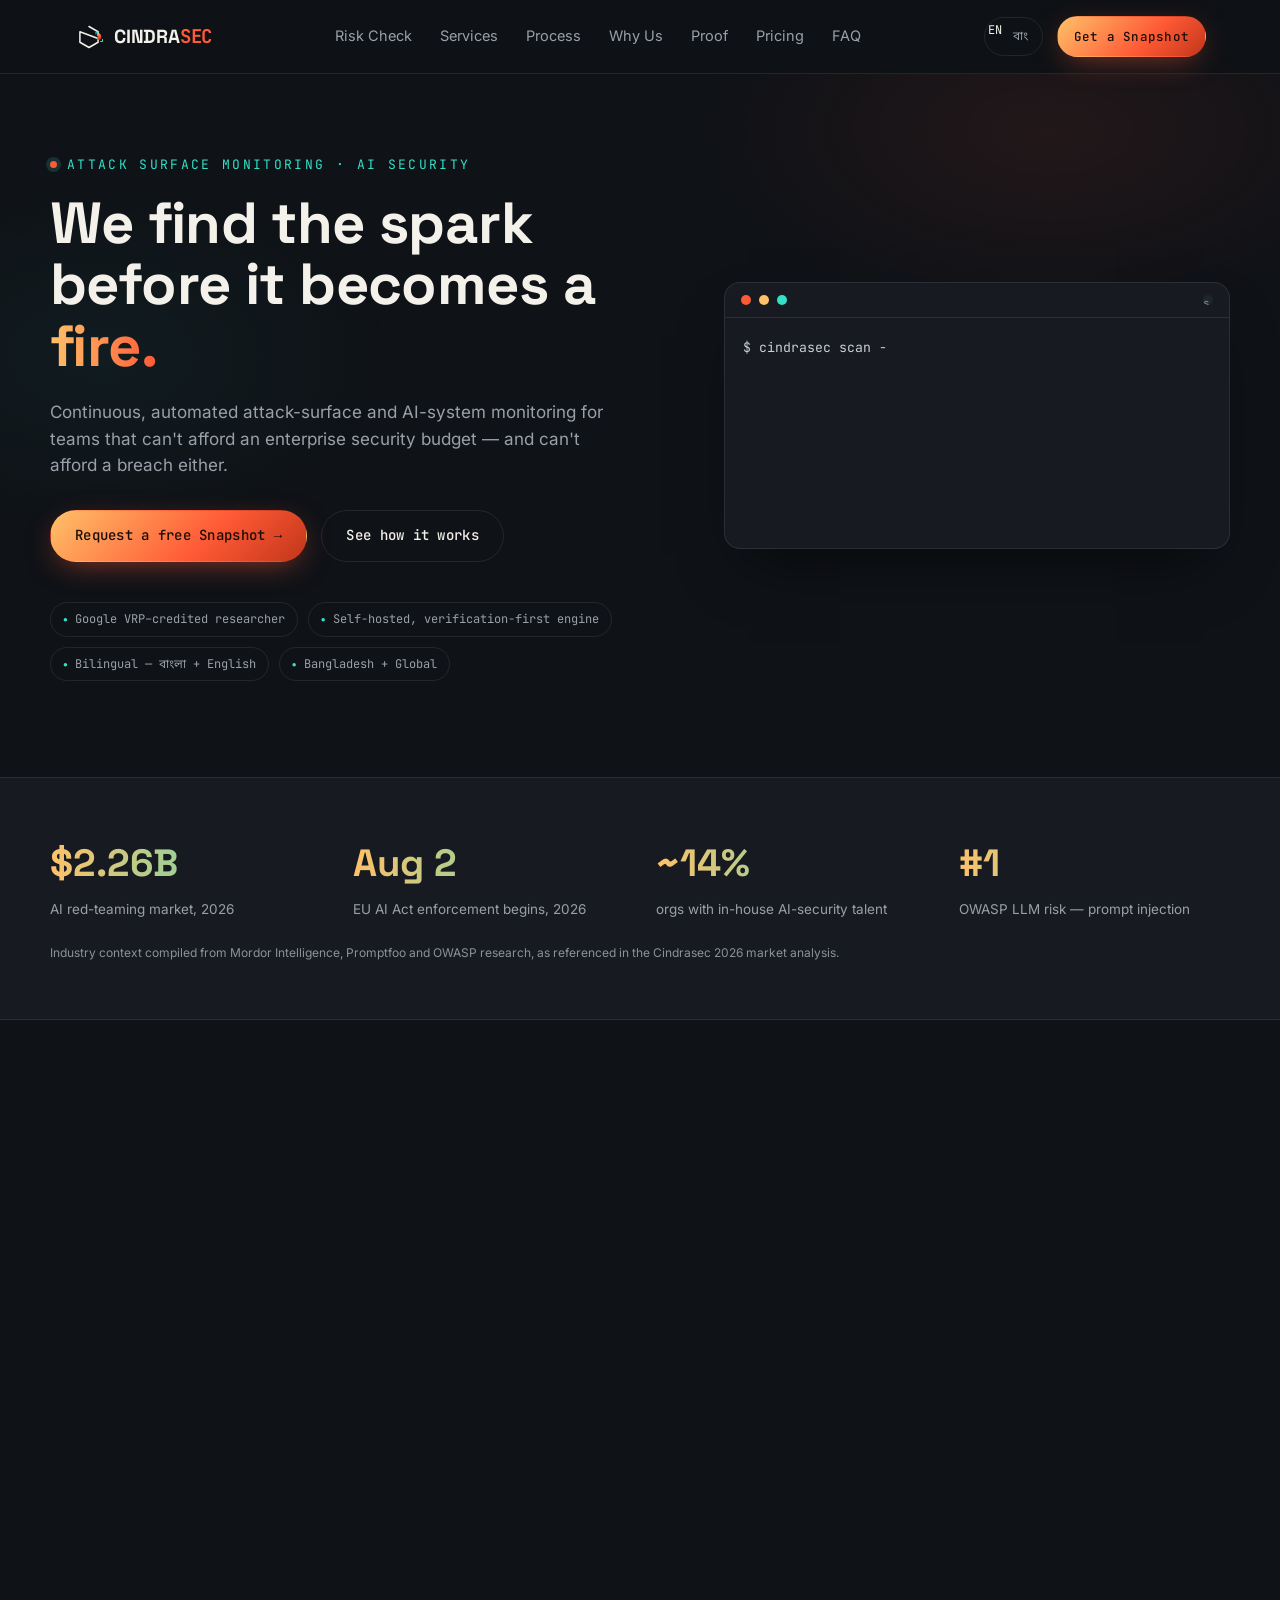
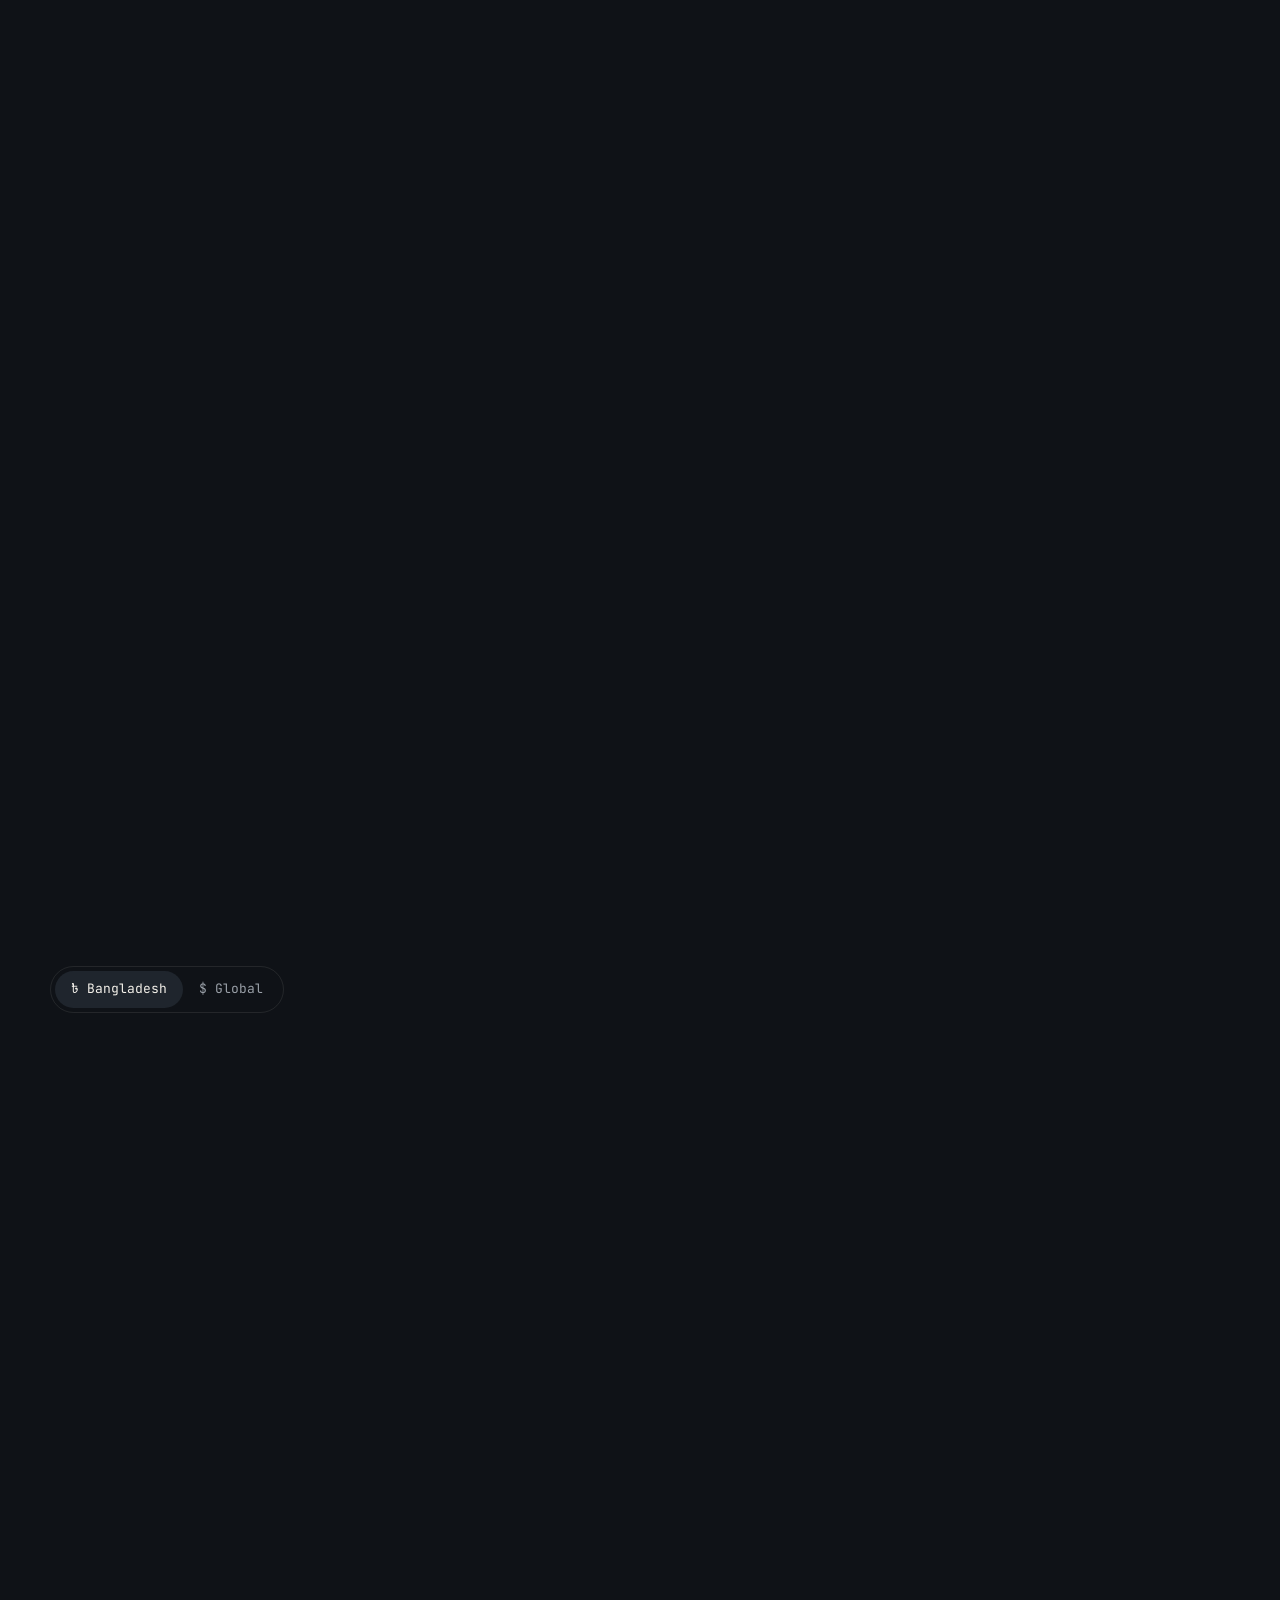
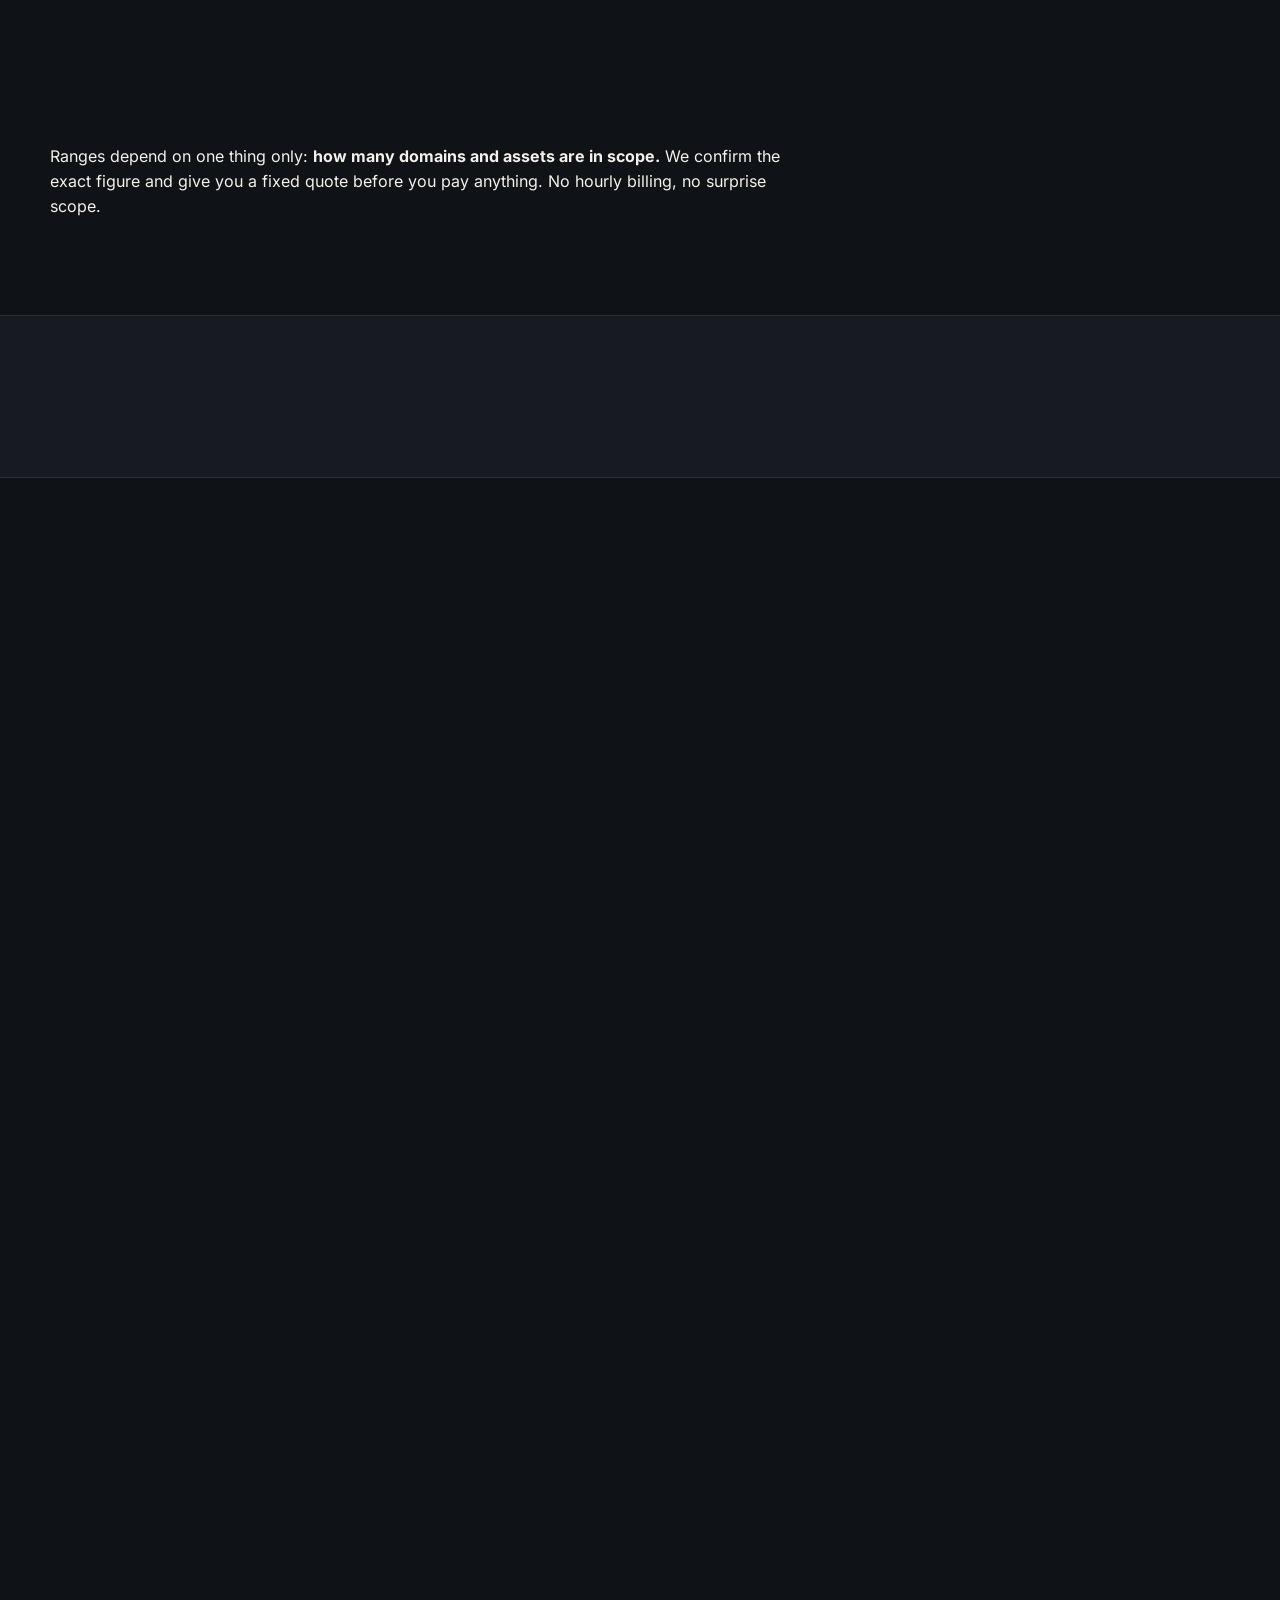
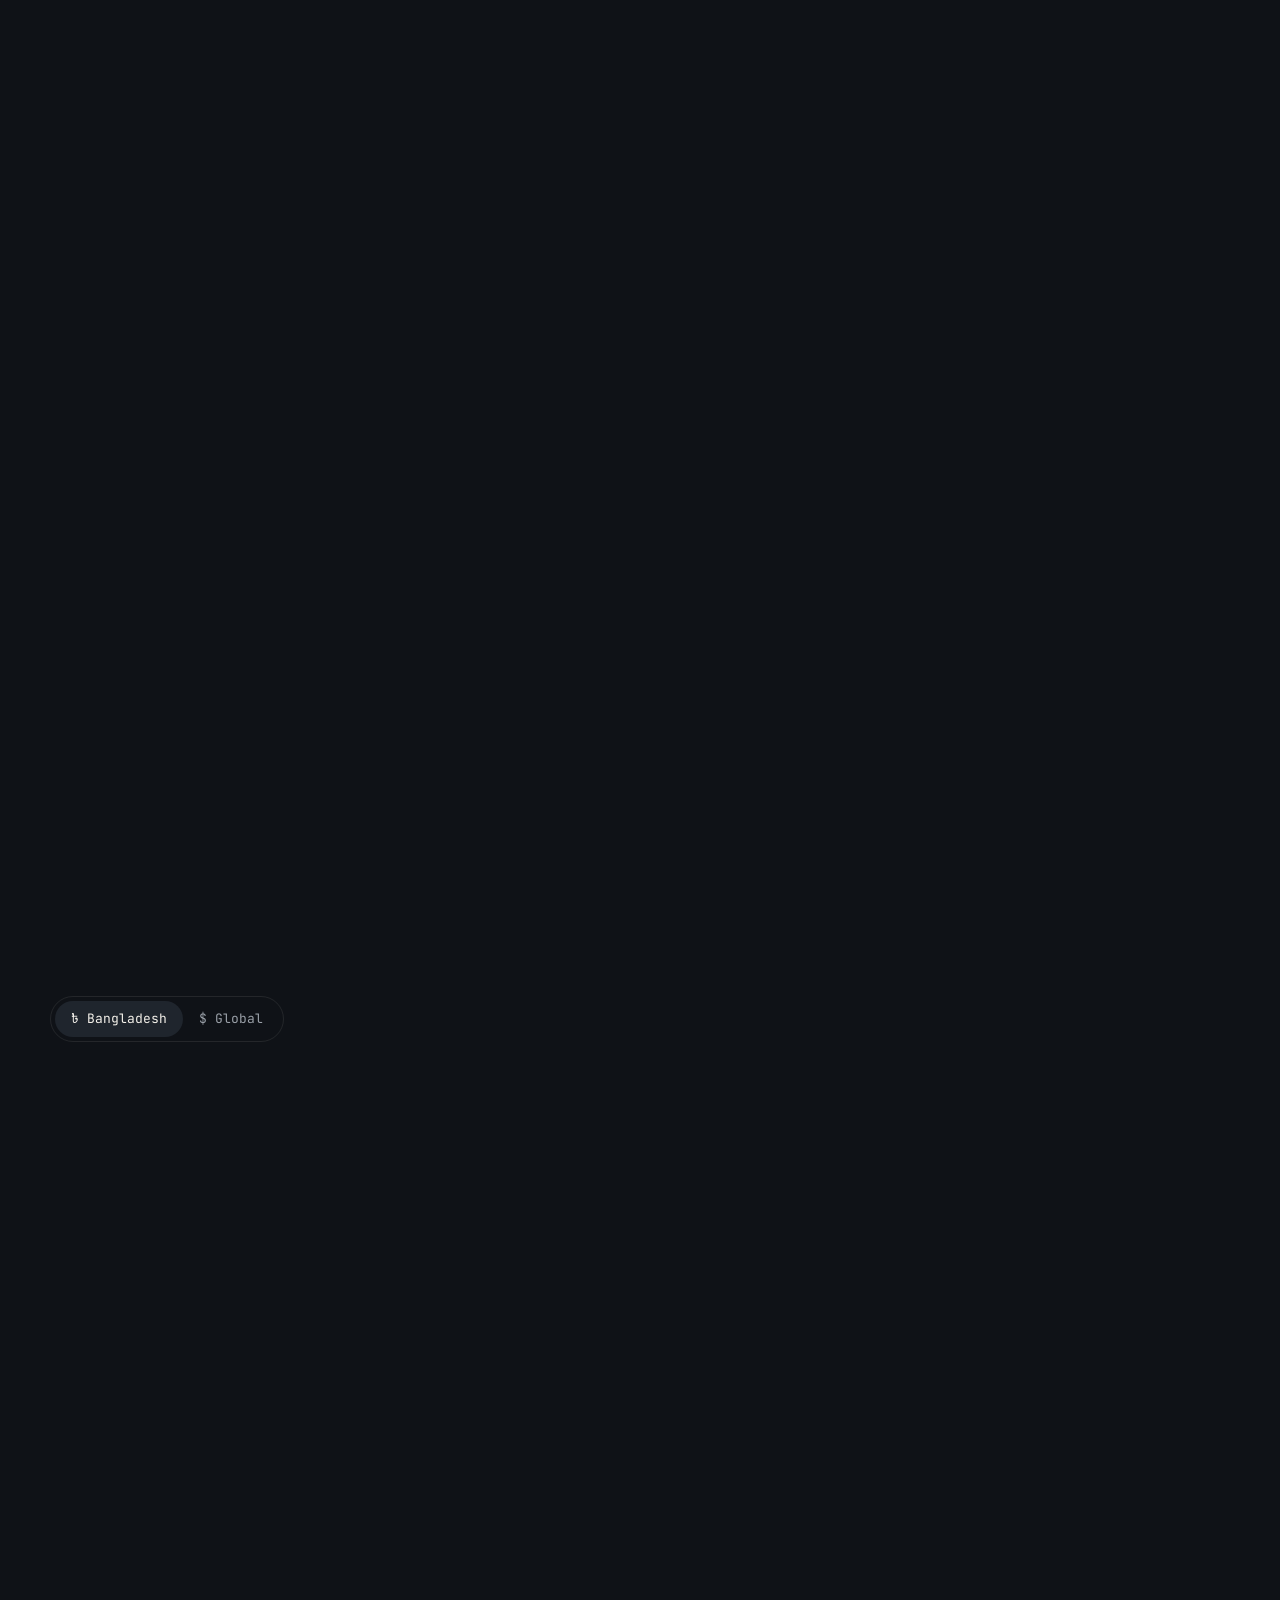
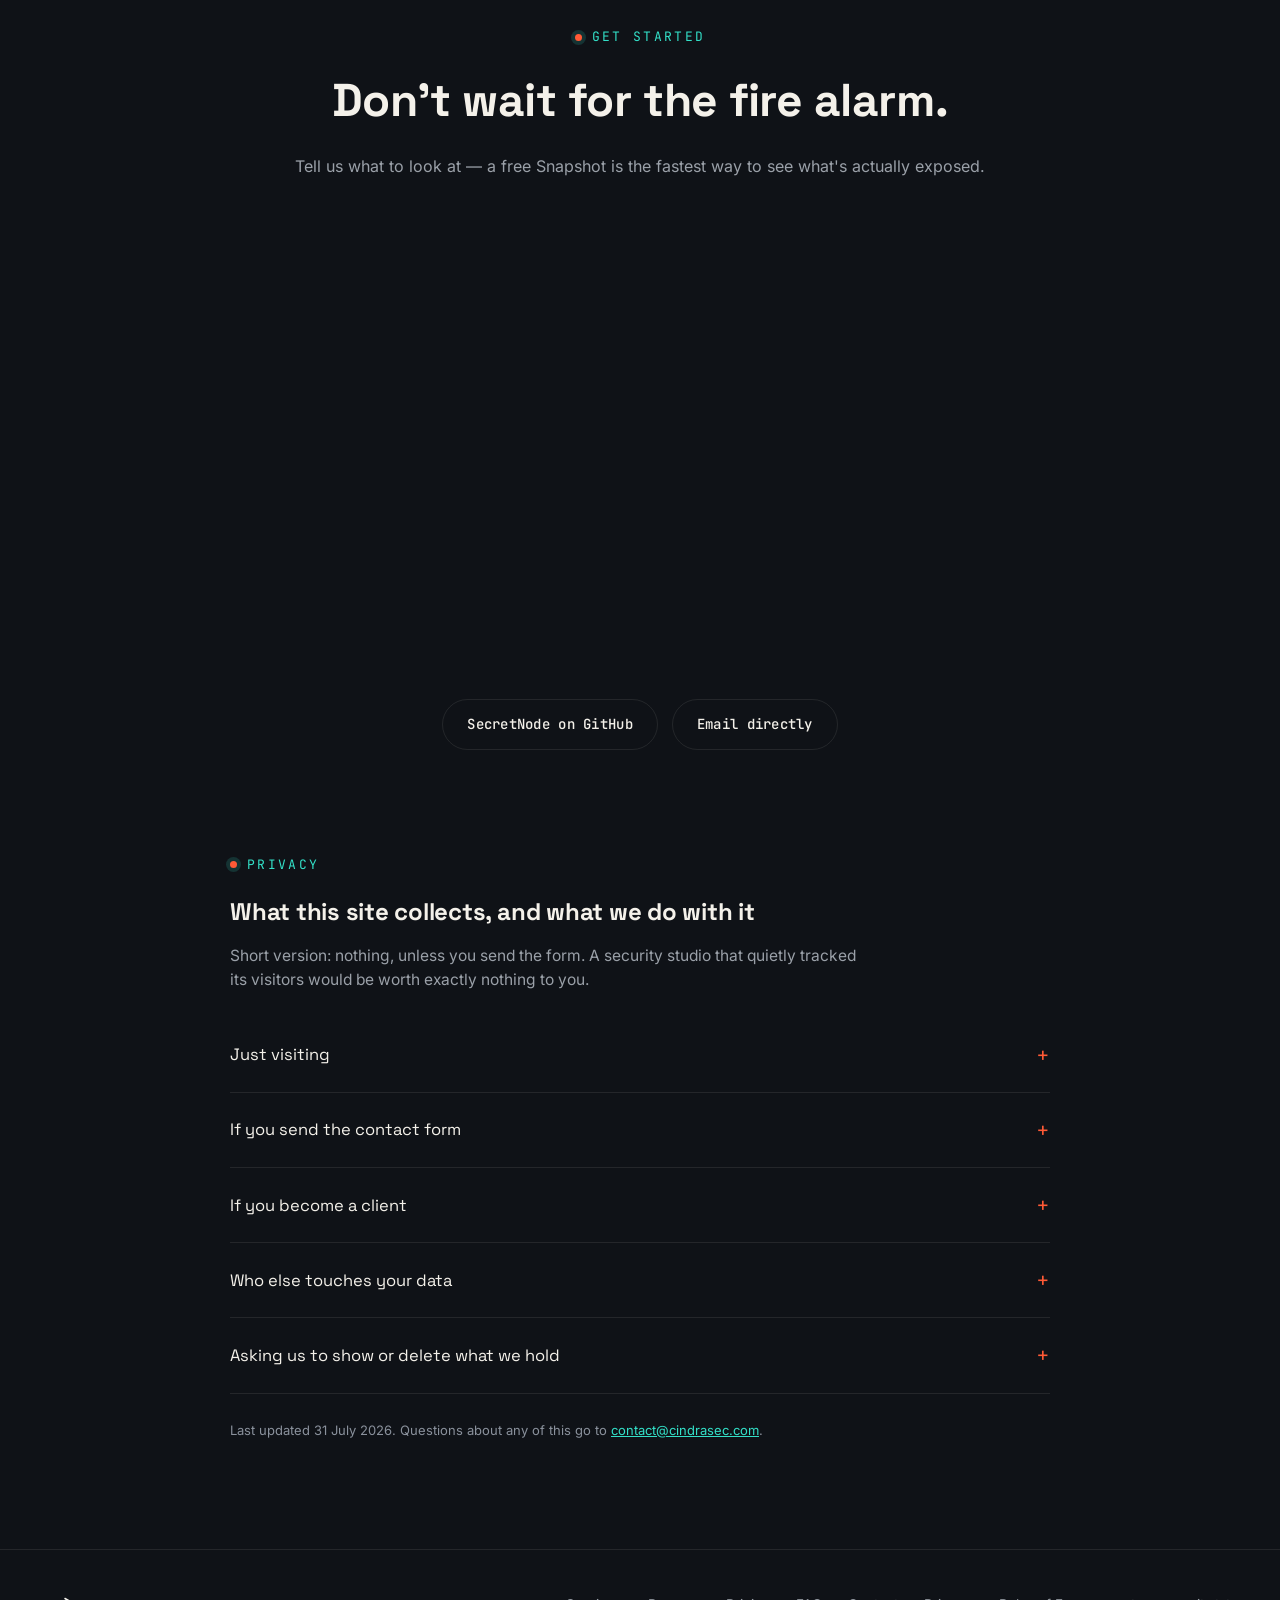
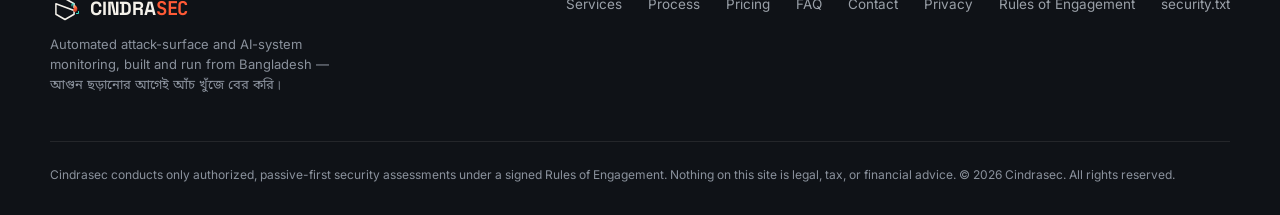
==== index.html @ a1efe1c3 "Repair the offline shell, correct the SRI record, name MCP explicitly The service worker's document " ====
<!DOCTYPE html>
<!-- Generated by build.py from src/index.src.html — do not edit directly. -->
<html lang="en">
<head>
<meta charset="UTF-8">
<meta name="viewport" content="width=device-width, initial-scale=1.0, viewport-fit=cover">
<meta http-equiv="Content-Security-Policy" content="default-src 'self'; script-src 'self'; style-src 'self'; img-src 'self' data:; font-src 'self'; connect-src 'self' https://api.web3forms.com; form-action 'self'; base-uri 'self'; object-src 'none'; manifest-src 'self'; upgrade-insecure-requests">
<meta name="referrer" content="strict-origin-when-cross-origin">
<title>Cindrasec — Attack Surface &amp; AI/LLM Security Monitoring</title>
<meta name="description" content="Automated attack-surface & AI/LLM security monitoring for founders & SMEs — Bangladesh & worldwide. Verification-first, authorized-only. First Snapshot free.">
<meta name="keywords" content="attack surface management, AI security, LLM security, MCP security, agentic AI security, penetration testing, prompt injection, exposed secrets, security monitoring, Bangladesh, cybersecurity for startups">
<meta name="author" content="Md. Azmol Haque Rony — Cindrasec">
<meta name="robots" content="index, follow, max-image-preview:large, max-snippet:-1">
<meta name="theme-color" content="#0F1217">
<link rel="canonical" href="https://cindrasec.com/">
<link rel="alternate" hreflang="en" href="https://cindrasec.com/">
<link rel="alternate" hreflang="bn" href="https://cindrasec.com/bn/">
<link rel="alternate" hreflang="x-default" href="https://cindrasec.com/">
<link rel="dns-prefetch" href="https://api.web3forms.com">

<!-- Open Graph / Twitter -->
<meta property="og:type" content="website">
<meta property="og:site_name" content="Cindrasec">
<meta property="og:title" content="Cindrasec — Attack Surface & AI/LLM Security Monitoring">
<meta property="og:description" content="Automated attack-surface & AI/LLM security monitoring for founders and SMEs — Bangladesh and worldwide. Verification-first, authorized-only. First Snapshot free.">
<meta property="og:url" content="https://cindrasec.com/">
<meta property="og:image" content="https://cindrasec.com/og-image.png">
<meta property="og:image:width" content="1200">
<meta property="og:image:height" content="630">
<meta property="og:image:alt" content="Cindrasec — we find the spark before it becomes a fire. Attack surface & AI/LLM security monitoring.">
<meta property="og:locale" content="en_US">
<meta property="og:locale:alternate" content="bn_BD">
<meta name="twitter:card" content="summary_large_image">
<meta name="twitter:title" content="Cindrasec — Attack Surface & AI/LLM Security Monitoring">
<meta name="twitter:description" content="Automated attack-surface & AI/LLM security monitoring for founders and SMEs. Verification-first, authorized-only. First Snapshot free.">
<meta name="twitter:image" content="https://cindrasec.com/og-image.png">
<meta name="twitter:image:alt" content="Cindrasec — attack surface & AI/LLM security monitoring.">

<!-- Icons / PWA -->
<link rel="icon" type="image/svg+xml" href="/icon.svg">
<link rel="icon" type="image/png" sizes="192x192" href="/icon-192.png">
<link rel="icon" type="image/png" sizes="512x512" href="/icon-512.png">
<link rel="apple-touch-icon" href="/apple-touch-icon.png">
<link rel="manifest" href="/manifest.json">

<!-- Self-hosted fonts: zero external hosts at runtime (see README invariant) -->
<link rel="preload" href="/fonts/inter-var.woff2" as="font" type="font/woff2" crossorigin>
<link rel="preload" href="/fonts/space-grotesk-var.woff2" as="font" type="font/woff2" crossorigin>
<link rel="preload" href="/fonts/jetbrains-mono-var.woff2" as="font" type="font/woff2" crossorigin>

<script type="application/ld+json">
{
  "@context": "https://schema.org",
  "@type": "ProfessionalService",
  "name": "Cindrasec",
  "url": "https://cindrasec.com/",
  "image": "https://cindrasec.com/og-image.png",
  "description": "Continuous, automated attack-surface and AI/LLM security monitoring for SMEs and startups.",
  "founder": { "@type": "Person", "name": "Md. Azmol Haque Rony" },
  "areaServed": ["Bangladesh", "Worldwide"],
  "email": "contact@cindrasec.com",
  "priceRange": "$150–$8000",
  "sameAs": ["https://github.com/azmolhaque/secretnode", "https://www.linkedin.com/company/cindrasec"],
  "makesOffer": [
    { "@type": "Offer", "name": "Snapshot — one-time attack-surface scan", "priceCurrency": "USD", "priceSpecification": { "@type": "PriceSpecification", "minPrice": 250, "maxPrice": 600, "priceCurrency": "USD" } },
    { "@type": "Offer", "name": "Watch — continuous monitoring subscription", "priceCurrency": "USD", "priceSpecification": { "@type": "UnitPriceSpecification", "minPrice": 150, "maxPrice": 500, "priceCurrency": "USD", "unitText": "MONTH" } },
    { "@type": "Offer", "name": "AI/LLM Security Assessment", "priceCurrency": "USD", "priceSpecification": { "@type": "PriceSpecification", "minPrice": 2000, "maxPrice": 8000, "priceCurrency": "USD" } },
    { "@type": "Offer", "name": "Productized Gig — fixed-scope quick check", "priceCurrency": "USD", "priceSpecification": { "@type": "PriceSpecification", "minPrice": 150, "maxPrice": 500, "priceCurrency": "USD" } }
  ]
}
</script>
<script type="application/ld+json">
{
  "@context": "https://schema.org",
  "@graph": [
    {
      "@type": "Organization",
      "@id": "https://cindrasec.com/#organization",
      "name": "Cindrasec",
      "alternateName": "Cindrasec Security",
      "url": "https://cindrasec.com/",
      "logo": {
        "@type": "ImageObject",
        "url": "https://cindrasec.com/icon-512.png",
        "width": 512,
        "height": 512
      },
      "image": "https://cindrasec.com/og-image.png",
      "description": "Cindrasec is an automation-first security studio providing attack-surface monitoring and AI/LLM security testing for founders and SMEs in Bangladesh and worldwide.",
      "slogan": "We find the spark before it becomes a fire.",
      "email": "contact@cindrasec.com",
      "founder": { "@id": "https://cindrasec.com/#founder" },
      "foundingDate": "2025-07",
      "foundingLocation": { "@type": "Place", "name": "Dhaka, Bangladesh" },
      "address": { "@type": "PostalAddress", "addressCountry": "BD", "addressLocality": "Dhaka" },
      "contactPoint": { "@type": "ContactPoint", "contactType": "sales", "email": "contact@cindrasec.com", "areaServed": ["BD", "Worldwide"], "availableLanguage": ["en", "bn"] },
      "areaServed": ["Bangladesh", "Worldwide"],
      "knowsAbout": [
        "Attack Surface Management",
        "AI/LLM Security",
        "Prompt Injection Testing",
        "Penetration Testing",
        "Vulnerability Assessment",
        "Exposed Secrets Detection"
      ],
      "sameAs": [
        "https://github.com/azmolhaque/secretnode",
        "https://www.linkedin.com/company/cindrasec"
      ]
    },
    {
      "@type": "WebSite",
      "@id": "https://cindrasec.com/#website",
      "url": "https://cindrasec.com/",
      "name": "Cindrasec",
      "alternateName": "Cindrasec — Attack Surface & AI/LLM Security",
      "description": "Automated attack-surface and AI/LLM security monitoring for teams that can't afford a breach.",
      "inLanguage": ["en", "bn"],
      "publisher": { "@id": "https://cindrasec.com/#organization" }
    },
    {
      "@type": "Person",
      "@id": "https://cindrasec.com/#founder",
      "name": "Md. Azmol Haque Rony",
      "jobTitle": "Founder & Security Researcher",
      "worksFor": { "@id": "https://cindrasec.com/#organization" },
      "knowsAbout": ["Attack Surface Management", "AI/LLM Security", "Prompt Injection Testing", "MCP Security", "Agentic AI Security"],
      "sameAs": [
        "https://www.linkedin.com/in/md-azmol-haque-rony",
        "https://x.com/AzmolRony",
        "https://www.facebook.com/share/18ag3eXj7Q/",
        "https://github.com/azmolhaque"
      ]
    }
  ]
}
</script>
<script type="application/ld+json">
{
  "@context": "https://schema.org",
  "@type": "FAQPage",
  "inLanguage": "en",
  "mainEntity": [
    { "@type": "Question", "name": "Is scanning my systems even legal?", "acceptedAnswer": { "@type": "Answer", "text": "Yes — every engagement starts with a signed Rules of Engagement and Authorization Letter covering scope, time window, and data handling. Scans are passive-first and never touch anything outside the agreed scope. No signed authorization, no scan — that's a hard rule, not a formality." } },
    { "@type": "Question", "name": "Will testing break or slow down my site?", "acceptedAnswer": { "@type": "Answer", "text": "No. Testing is passive-first and rate-limited — we observe what's publicly reachable rather than attacking it. We never exploit, never overload, and never modify or delete your data. Your systems keep running exactly as they were." } },
    { "@type": "Question", "name": "How much does it cost, and why the range?", "acceptedAnswer": { "@type": "Answer", "text": "A Snapshot is ৳15k–25k ($250–600); Watch is ৳5k–12k/mo ($150–500); AI/LLM assessments are ৳40k–1.5L ($2,000–8,000). The range depends only on how many domains and assets are in scope — we confirm the exact figure and give a fixed quote before you pay. And the first Snapshot is free for founding-cohort clients." } },
    { "@type": "Question", "name": "How do I pay?", "acceptedAnswer": { "@type": "Answer", "text": "Local clients: bKash or bank transfer in Taka. Global clients: Payoneer or Wise in USD. It's 50% advance to start and 50% on delivery, invoiced after a quick scope call — there's no payment button on this site by design." } },
    { "@type": "Question", "name": "We're small — are we even a target?", "acceptedAnswer": { "@type": "Answer", "text": "Attackers don't hand-pick you; they scan the whole internet for anything left open — an exposed key, a forgotten subdomain, a stale admin panel. Small teams get breached exactly because they assume no one's looking. A Snapshot tells you what's actually exposed, cheaply, before it becomes an incident." } },
    { "@type": "Question", "name": "What if the scan finds nothing?", "acceptedAnswer": { "@type": "Answer", "text": "A clean scan is still a report: you get a coverage summary, a confidence statement, and a clear picture of what was and wasn't in scope — never just \"we found nothing.\"" } },
    { "@type": "Question", "name": "How is client data handled?", "acceptedAnswer": { "@type": "Answer", "text": "Data minimization by default: stored on self-hosted infrastructure, encrypted at rest, redacted where possible, and auto-purged 30 days after delivery — or sooner on request. Findings go only to the person you name." } },
    { "@type": "Question", "name": "Can international clients work with Cindrasec?", "acceptedAnswer": { "@type": "Answer", "text": "Yes — global engagements are billed in USD via Payoneer or Wise, delivered in English, and treated as an export of service." } }
  ]
}
</script>
<link rel="stylesheet" href="/styles.css">
</head>
<body>
<noscript><div class="noscript-banner">This site works best with JavaScript enabled — you can still email contact@cindrasec.com directly.</div></noscript>
<a href="#top" class="skip-link">Skip to content</a>

<!-- shared icon defs -->
<svg width="0" height="0" class="icon-defs" aria-hidden="true">
  <defs>
    <linearGradient id="emberGrad" x1="0%" y1="0%" x2="25%" y2="100%">
      <stop offset="0%" stop-color="#FFC169"/><stop offset="55%" stop-color="#FF5A36"/><stop offset="100%" stop-color="#C2361A"/>
    </linearGradient>
    <symbol id="logo-icon" viewBox="0 0 120 120">
      <path d="M60,18 L96.37,39 L96.37,54 M96.37,66 L96.37,81 L60,102 L23.63,81 L23.63,39 Z" fill="none" stroke="#F4F1EA" stroke-width="6" stroke-linecap="round" stroke-linejoin="round"/>
      <path d="M100,44 C108,50 112,58 108,66 C105,72 98,74 94,68 C91,63 93,57 97,58 C95,52 96,47 100,44 Z" fill="url(#emberGrad)"/>
      <path d="M88,48 L88,40 L96,40" fill="none" stroke="#33E0C8" stroke-width="4" stroke-linecap="round" stroke-linejoin="round"/>
      <path d="M114,70 L114,78 L106,78" fill="none" stroke="#33E0C8" stroke-width="4" stroke-linecap="round" stroke-linejoin="round"/>
    </symbol>
  </defs>
</svg>

<header class="nav">
  <div class="nav-inner">
    <a href="#top" class="brand" aria-label="Cindrasec home">
      <svg aria-hidden="true" focusable="false"><use href="#logo-icon"/></svg>
      <span class="brand-word">CINDRA<span class="accent">SEC</span></span>
    </a>
    <nav class="links" id="navLinks">
      <a href="#estimator">Risk Check</a>
      <a href="#services">Services</a>
      <a href="#process">Process</a>
      <a href="#why">Why Us</a>
      <a href="#proof">Proof</a>
      <a href="#pricing">Pricing</a>
      <a href="#faq">FAQ</a>
    </nav>
    <div class="nav-right">
      <div class="lang-toggle" role="group" aria-label="Language">
        <span class="active" aria-current="page">EN</span><a href="/bn/" hreflang="bn" lang="bn" title="বাংলায় দেখুন">বাং</a>
      </div>
      <a class="btn btn-primary btn-sm" href="#contact">Get a Snapshot</a>
      <button class="hamburger" id="hamburger" aria-label="Menu" aria-controls="navLinks" aria-expanded="false">☰</button>
    </div>
  </div>
</header>

<main id="top">

  <!-- ============ HERO ============ -->
  <section class="hero">
    <div class="wrap hero-grid">
      <div>
        <div class="eyebrow">Attack Surface Monitoring · AI Security</div>
        <h1>
          We find the spark<br>before it becomes a <span class="grad">fire.</span>
          
        </h1>
        <p class="sub">
          Continuous, automated attack-surface and AI-system monitoring for teams that can't afford an enterprise security budget — and can't afford a breach either.
          
        </p>
        <div class="hero-ctas">
          <a href="#contact" class="btn btn-primary">Request a free Snapshot →</a>
          <a href="#process" class="btn btn-ghost">See how it works</a>
        </div>
        <div class="trust-strip">
          <span class="trust-chip">Google VRP–credited researcher</span>
          <span class="trust-chip">Self-hosted, verification-first engine</span>
          <span class="trust-chip">Bilingual — <span lang="bn">বাংলা</span> + English</span>
          <span class="trust-chip">Bangladesh + Global</span>
        </div>
      </div>

      <div class="terminal reveal" aria-hidden="true">
        <div class="terminal-bar"><span></span><span></span><span></span><span class="terminal-label">secretnode · live scan preview</span></div>
        <div class="terminal-body" id="termBody"></div>
      </div>
    </div>
  </section>

  <!-- ============ STATS ============ -->
  <section class="stats">
    <div class="stats-grid">
      <div class="reveal"><div class="stat-num">$2.26B</div><div class="stat-label">AI red-teaming market, 2026</div></div>
      <div class="reveal"><div class="stat-num">Aug 2</div><div class="stat-label">EU AI Act enforcement begins, 2026</div></div>
      <div class="reveal"><div class="stat-num">~14%</div><div class="stat-label">orgs with in-house AI-security talent</div></div>
      <div class="reveal"><div class="stat-num">#1</div><div class="stat-label">OWASP LLM risk — prompt injection</div></div>
    </div>
    <p class="stats-note wrap">Industry context compiled from Mordor Intelligence, Promptfoo and OWASP research, as referenced in the Cindrasec 2026 market analysis.</p>
  </section>

  <!-- ============ ESTIMATOR ============ -->
  <section id="estimator">
    <div class="wrap">
      <div class="section-head reveal">
        <div class="eyebrow">Free Tool</div>
        <h2>How exposed are you, actually?</h2>
        <p>Four questions, a rough exposure score, and a plain recommendation — calculated in your browser, nothing sent anywhere.</p>
      </div>

      <div class="estimator reveal">
        <div class="estimator-grid">
          <form id="estForm">
            <fieldset class="est-q">
              <legend>What does your team run publicly?</legend>
              <div class="est-opts">
                <div class="est-opt"><input type="radio" name="surface" id="s1" value="1" data-w="1"><label for="s1">Just a marketing site</label></div>
                <div class="est-opt"><input type="radio" name="surface" id="s2" value="2" data-w="2"><label for="s2">Site + login / user accounts</label></div>
                <div class="est-opt"><input type="radio" name="surface" id="s3" value="3" data-w="3" checked><label for="s3">Web app + API + admin panel</label></div>
                <div class="est-opt"><input type="radio" name="surface" id="s4" value="4" data-w="4"><label for="s4">Multiple products / subdomains</label></div>
              </div>
            </fieldset>
            <fieldset class="est-q">
              <legend>Does anything use an LLM or AI chatbot?</legend>
              <div class="est-opts">
                <div class="est-opt"><input type="radio" name="ai" id="a1" value="1" data-w="0"><label for="a1">No</label></div>
                <div class="est-opt"><input type="radio" name="ai" id="a2" value="2" data-w="2"><label for="a2">Customer-facing chatbot</label></div>
                <div class="est-opt"><input type="radio" name="ai" id="a3" value="3" data-w="4" checked><label for="a3">Agent with tool access / data access</label></div>
              </div>
            </fieldset>
            <fieldset class="est-q">
              <legend>When was your last external security check?</legend>
              <div class="est-opts">
                <div class="est-opt"><input type="radio" name="last" id="l1" value="1" data-w="0"><label for="l1">Within 3 months</label></div>
                <div class="est-opt"><input type="radio" name="last" id="l2" value="2" data-w="2" checked><label for="l2">6–12 months ago</label></div>
                <div class="est-opt"><input type="radio" name="last" id="l3" value="3" data-w="4"><label for="l3">Never / not sure</label></div>
              </div>
            </fieldset>
            <fieldset class="est-q est-q-last">
              <legend>Team size handling security today?</legend>
              <div class="est-opts">
                <div class="est-opt"><input type="radio" name="team" id="t1" value="1" data-w="3" checked><label for="t1">Nobody dedicated</label></div>
                <div class="est-opt"><input type="radio" name="team" id="t2" value="2" data-w="1"><label for="t2">One person, part-time</label></div>
                <div class="est-opt"><input type="radio" name="team" id="t3" value="3" data-w="0"><label for="t3">Dedicated security hire/team</label></div>
              </div>
            </fieldset>
          </form>

          <div class="est-result" aria-live="polite">
            <div class="est-eyebrow">Estimated exposure</div>
            <div class="est-score-row">
              <div class="est-score" id="estScore">–</div>
              <div class="est-score-label">/ 100</div>
            </div>
            <div class="est-bar"><div class="est-bar-fill" id="estBarFill"></div></div>
            <!-- Estimator result copy. Lives in the DOM rather than in app.js so build.py
       translates it with everything else; app.js reads the band it needs. -->
  <div id="estCopy" hidden aria-hidden="true">
    <div data-band="empty"><p class="v">Answer the four questions to see where you stand.</p><p class="c">Request a free Snapshot →</p></div>
    <div data-band="low"><p class="v"><strong>Lower relative exposure.</strong> Your footprint is small and recently checked. A Snapshot is still worth doing once a year, or before anything ships — you have less surface area, not zero.</p><p class="c">Get a baseline Snapshot →</p></div>
    <div data-band="moderate"><p class="v"><strong>Moderate exposure.</strong> Login flows, APIs, or a stale last-check are the kind of thing that quietly turns into a P1. A Snapshot will tell you exactly where you stand in a few hours.</p><p class="c">Request a free Snapshot →</p></div>
    <div data-band="high"><p class="v"><strong>High exposure.</strong> Multiple surfaces, no dedicated owner, and/or an AI system in the mix — this combination is exactly what Watch is built for: continuous monitoring instead of a once-a-year guess.</p><p class="c">Start continuous Watch monitoring →</p></div>
    <div data-band="critical"><p class="v"><strong>Critical exposure profile.</strong> An AI agent with tool access, a large surface, and no recent check is a real-world breach setup. Start with an AI/LLM Security Assessment alongside a Snapshot.</p><p class="c">Book an AI/LLM assessment →</p></div>
  </div>
  <p class="est-verdict" id="estVerdict"></p>
            <div class="est-cta">
              <a href="#contact" class="btn btn-primary btn-sm" id="estCta">Request a free Snapshot →</a>
            </div>
            <button type="button" class="est-reset" id="estReset">Reset answers</button>
          </div>
        </div>
      </div>
      <p class="proof-note reveal note-tight">This is a directional estimate, not an audit — it's here to help you triage, not to replace a scan.</p>
    </div>
  </section>

  <!-- ============ SERVICES ============ -->
  <section id="services">
    <div class="wrap">
      <div class="section-head reveal">
        <div class="eyebrow">Services</div>
        <h2>Four ways in — one engine underneath.</h2>
        <p>Every offering runs on the same SecretNode scanning engine, so pricing stays low and delivery stays fast.</p>
      </div>

      <div class="currency-toggle" role="group" aria-label="Currency">
        <button data-cur-btn="bdt" class="active" aria-pressed="true">৳ Bangladesh</button>
        <button data-cur-btn="usd" aria-pressed="false">$ Global</button>
      </div>

      <div class="cards">
        <div class="card reveal">
          <span class="free-pill">First one free — founding cohort</span>
          <svg class="card-icon" viewBox="0 0 40 40" aria-hidden="true"><circle cx="17" cy="17" r="11" fill="none" stroke="#33E0C8" stroke-width="2.4"/><line x1="25" y1="25" x2="34" y2="34" stroke="#33E0C8" stroke-width="2.4" stroke-linecap="round"/><path d="M12 17h10M17 12v10" stroke="#FF5A36" stroke-width="2.2" stroke-linecap="round"/></svg>
          <h3>Snapshot</h3>
          <p class="desc">A one-time look at everything of yours that's reachable from the public internet — exposed secrets, forgotten subdomains, misconfigurations.</p>
          <ul class="includes">
            <li>External attack-surface + exposed-secrets scan</li>
            <li>Verification-first report (every finding confirmed)</li>
            <li>15-min walkthrough call + free re-check</li>
          </ul>
          <div class="price"><span data-cur="bdt">৳15,000–25,000</span><span data-cur="usd" hidden>$250–600</span>one-time · report in 3–5 working days</div>
          <a href="#contact" class="btn btn-ghost btn-sm">Start with a Snapshot →</a>
        </div>

        <div class="card featured reveal">
          <span class="badge">RECURRING</span>
          <svg class="card-icon" viewBox="0 0 40 40" aria-hidden="true"><path d="M6 26c3-10 8-15 14-15s11 5 14 15" fill="none" stroke="#33E0C8" stroke-width="2.4" stroke-linecap="round"/><circle cx="20" cy="24" r="4.5" fill="#FF5A36"/></svg>
          <h3>Watch</h3>
          <p class="desc">Your Snapshot, kept current. We watch your surface continuously and tell you the moment something new appears.</p>
          <ul class="includes">
            <li>Continuous monitoring, done-for-you</li>
            <li>Monthly diff report (what changed &amp; why)</li>
            <li>Real-time alert on every new finding</li>
          </ul>
          <div class="price"><span data-cur="bdt">৳5,000–12,000</span><span data-cur="usd" hidden>$150–500</span>per month · cancel anytime</div>
          <a href="#contact" class="btn btn-ghost btn-sm">Subscribe to Watch →</a>
        </div>

        <div class="card reveal">
          <svg class="card-icon" viewBox="0 0 40 40" aria-hidden="true"><path d="M20 6l4 9 9 4-9 4-4 9-4-9-9-4 9-4z" fill="none" stroke="#FF5A36" stroke-width="2.2" stroke-linejoin="round"/></svg>
          <h3>AI/LLM Security</h3>
          <p class="desc">For teams shipping a chatbot, agent, MCP server, or LLM feature. We try to break it the way a real attacker would — before they do.</p>
          <ul class="includes">
            <li>Prompt-injection &amp; jailbreak testing</li>
            <li>Data-leak &amp; system-prompt exposure</li>
            <li>Agent / tool-abuse testing (test accounts only)</li>
            <li>MCP &amp; tool-surface review — tool poisoning, indirect injection, consent flows</li>
          </ul>
          <div class="price"><span data-cur="bdt">৳40,000–1,50,000</span><span data-cur="usd" hidden>$2,000–8,000</span>per engagement · 2–5 days</div>
          <a href="#contact" class="btn btn-ghost btn-sm">Book an assessment →</a>
        </div>

        <div class="card reveal">
          <svg class="card-icon" viewBox="0 0 40 40" aria-hidden="true"><path d="M22 4L8 22h9l-3 14 17-20h-10z" fill="#FFC169"/></svg>
          <h3>Productized Gig</h3>
          <p class="desc">A single, tightly-scoped check with a fixed price and fast turnaround — the lowest-commitment way to start.</p>
          <ul class="includes">
            <li>One specific target, one clear deliverable</li>
            <li>Fixed price agreed up front</li>
            <li>Ideal for Fiverr / Upwork-style buyers</li>
          </ul>
          <div class="price"><span data-cur="bdt">৳7,000–15,000</span><span data-cur="usd" hidden>$150–500</span>fixed scope · 2–4 hrs delivery</div>
          <a href="#contact" class="btn btn-ghost btn-sm">See gig scope →</a>
        </div>
      </div>
      <p class="price-lead price-lead--after">Ranges depend on one thing only: <strong>how many domains and assets are in scope.</strong> We confirm the exact figure and give you a fixed quote before you pay anything. No hourly billing, no surprise scope.</p>
    </div>
  </section>

  <!-- ============ ASSURANCE (risk reversal) ============ -->
  <section class="assurance">
    <div class="assurance-grid">
      <div class="assurance-item reveal">
        <svg class="ai-ic" viewBox="0 0 40 40" aria-hidden="true"><path d="M20 5l12 5v9c0 8-5 13-12 16-7-3-12-8-12-16v-9z" fill="none" stroke="#33E0C8" stroke-width="2.2"/><path d="M14 20l4 4 8-9" stroke="#FF5A36" stroke-width="2.4" fill="none" stroke-linecap="round" stroke-linejoin="round"/></svg>
        <div><h4>Nothing without your signature</h4><p>Every scan runs only under a signed Rules of Engagement. No drive-by testing, ever.</p></div>
      </div>
      <div class="assurance-item reveal">
        <svg class="ai-ic" viewBox="0 0 40 40" aria-hidden="true"><rect x="9" y="17" width="22" height="16" rx="3" fill="none" stroke="#33E0C8" stroke-width="2.2"/><path d="M14 17v-4a6 6 0 0112 0v4" fill="none" stroke="#FFC169" stroke-width="2.2"/></svg>
        <div><h4>Passive-first — safe by design</h4><p>We look, we don't break. Your systems are never modified or taken offline.</p></div>
      </div>
      <div class="assurance-item reveal">
        <svg class="ai-ic" viewBox="0 0 40 40" aria-hidden="true"><path d="M20 6c6 4 11 5 11 5v8c0 8-5 12-11 15-6-3-11-7-11-15v-8s5-1 11-5z" fill="none" stroke="#33E0C8" stroke-width="2.2"/><circle cx="20" cy="19" r="3" fill="#FF5A36"/></svg>
        <div><h4>Your data, deleted on request</h4><p>Self-hosted, encrypted, auto-purged in 30 days — or sooner if you ask. No trackers.</p></div>
      </div>
      <div class="assurance-item reveal">
        <svg class="ai-ic" viewBox="0 0 40 40" aria-hidden="true"><circle cx="20" cy="20" r="14" fill="none" stroke="#33E0C8" stroke-width="2.2"/><path d="M13 20l5 5 9-11" stroke="#FF5A36" stroke-width="2.4" fill="none" stroke-linecap="round" stroke-linejoin="round"/></svg>
        <div><h4>First Snapshot is free</h4><p>Founding-cohort clients pay nothing for the first scan. See the value before you spend.</p></div>
      </div>
    </div>
  </section>

  <!-- ============ PROCESS ============ -->
  <section id="process">
    <div class="wrap">
      <div class="section-head reveal">
        <div class="eyebrow">Process</div>
        <h2>From intake to a verified report — nothing skipped.</h2>
        <p>Two checkpoints are never automated away: authorization, and the final severity call on anything critical.</p>
      </div>
      <div class="process">
        <div class="step gate reveal"><div class="num">01</div><h3>Intake</h3><p>Quick scope form — domains, targets, goals.</p></div>
        <div class="step gate reveal"><div class="num">02</div><h3>Authorize</h3><p>Signed RoE + Authorization Letter. Non-negotiable gate.</p></div>
        <div class="step reveal"><div class="num">03</div><h3>Scan</h3><p>SecretNode passive scan, strictly within authorized scope.</p></div>
        <div class="step reveal"><div class="num">04</div><h3>Verify &amp; Report</h3><p>AI-drafted report plus a human severity review.</p></div>
        <div class="step reveal"><div class="num">05</div><h3>Delivery Call</h3><p>A 15–20 min walkthrough of every finding.</p></div>
        <div class="step reveal"><div class="num">06</div><h3>Free Re-check</h3><p>Two weeks later, then an easy path into Watch.</p></div>
      </div>
    </div>
  </section>

  <!-- ============ HOW WE WORK ============ -->
  <section id="how-we-work">
    <div class="wrap">
      <div class="section-head reveal">
        <div class="eyebrow">How We Work</div>
        <h2>Three rules that never bend.</h2>
      </div>
      <div class="rules-grid">
        <div class="rule reveal">
          <div class="rule-num">RULE 01</div>
          <h3>Authorization before anything</h3>
          <p>No scan ever starts without a signed Rules of Engagement and Authorization Letter naming the exact scope and time window. There is no drive-by scanning — not for demos, not for pilots, not ever.</p>
        </div>
        <div class="rule reveal">
          <div class="rule-num">RULE 02</div>
          <h3>Your data stays minimal and mortal</h3>
          <p>Scan data lives on self-hosted infrastructure, encrypted at rest, kept only as long as the engagement needs it — and deleted on request. No third-party analytics, no trackers, no cookies on this site either.</p>
        </div>
        <div class="rule reveal">
          <div class="rule-num">RULE 03</div>
          <h3>Findings go to you — and only you</h3>
          <p>The same responsible-disclosure discipline behind the Google VRP track record applies to every engagement: verified before reported, severity calibrated honestly, and never disclosed to anyone but you.</p>
        </div>
      </div>
    </div>
  </section>

  <!-- ============ WHY ============ -->
  <section id="why">
    <div class="wrap">
      <div class="section-head reveal">
        <div class="eyebrow">Why Cindrasec</div>
        <h2>The moat isn't the tool. It's how it's run.</h2>
        <p>Anyone can copy a scanner. These five things compound instead.</p>
      </div>
      <div class="why-grid">
        <div class="why-item reveal">
          <svg viewBox="0 0 40 40" aria-hidden="true"><path d="M6 30l8-8 6 6 14-14" fill="none" stroke="#FF5A36" stroke-width="2.4" stroke-linecap="round" stroke-linejoin="round"/></svg>
          <h3>Verification-First</h3>
          <p>Every finding is confirmed before you see it — you get signal, not a wall of false positives.</p>
        </div>
        <div class="why-item reveal">
          <svg viewBox="0 0 40 40" aria-hidden="true"><circle cx="20" cy="20" r="13" fill="none" stroke="#33E0C8" stroke-width="2.4"/><path d="M20 12v8l6 4" stroke="#33E0C8" stroke-width="2.4" stroke-linecap="round"/></svg>
          <h3>Recurring, Not One-off</h3>
          <p>Monthly diff reports keep you covered between big reviews — security as a habit, not a yearly panic.</p>
        </div>
        <div class="why-item reveal">
          <svg viewBox="0 0 40 40" aria-hidden="true"><path d="M20 4c8 0 14 7 14 14s-6 18-14 18S6 25 6 18 12 4 20 4z" fill="none" stroke="#FFC169" stroke-width="2.2"/><path d="M8 18h24M20 6c4 4 6 9 6 12s-2 8-6 12c-4-4-6-9-6-12s2-8 6-12z" stroke="#FFC169" stroke-width="1.4" fill="none"/></svg>
          <h3>Local Trust, Global Reach</h3>
          <p>Bilingual delivery — <span lang="bn">বাংলা</span> support paired with international-grade reporting.</p>
        </div>
        <div class="why-item reveal">
          <svg viewBox="0 0 40 40" aria-hidden="true"><path d="M12 30V16l8-10 8 10v14" fill="none" stroke="#FF5A36" stroke-width="2.2" stroke-linejoin="round"/><circle cx="20" cy="20" r="3" fill="#FF5A36"/></svg>
          <h3>Niche Authority</h3>
          <p>Focused only on attack surface and AI/LLM security — not a generalist agency.</p>
        </div>
        <div class="why-item reveal">
          <svg viewBox="0 0 40 40" aria-hidden="true"><path d="M22 4L10 22h8l-2 14 16-20h-8z" fill="#33E0C8"/></svg>
          <h3>Built for Speed</h3>
          <p>Automation-first pipeline delivers in days where agencies take weeks.</p>
        </div>
      </div>
    </div>
  </section>

  <!-- ============ PROOF ============ -->
  <section id="proof">
    <div class="wrap">
      <div class="section-head reveal">
        <div class="eyebrow">Track Record</div>
        <h2>Findings that were actually accepted — not hypotheticals.</h2>
        <p>Cindrasec is new as a business, but the researcher behind it isn't new to disclosure. A sample of confirmed, redacted findings from the Google Vulnerability Reward Program:</p>
      </div>
      <div class="proof-grid">
        <div class="proof-card reveal">
          <span class="sev sev-p2">Confirmed · P2</span>
          <h3>Cross-tenant load balancer misconfiguration</h3>
          <p>A Google-acquired product's subdomains shared a load balancer in a way that allowed cross-tenant routing exposure. Confirmed and assigned P2 severity by a Google engineer.</p>
          <div class="tag">Google VRP · acquisition-scope target</div>
        </div>
        <div class="proof-card reveal">
          <span class="sev sev-crit">Critical · NS delegation</span>
          <h3>Dangling nameserver delegation</h3>
          <p>A subdomain on Google-acquired infrastructure delegated to a nameserver provider whose account had lapsed — a takeover path later confirmed and classified critical.</p>
          <div class="tag">Custom NS-takeover scanner · Google-acquired target</div>
        </div>
        <div class="proof-card reveal">
          <span class="sev sev-p4">Closed · WAI / P4</span>
          <h3>CORS misconfiguration — a lesson kept, not hidden</h3>
          <p>A CORS header-reflection issue was reported and closed as working-as-intended. It's on this list on purpose: header reflection alone isn't enough, and every report Cindrasec sends holds itself to that same higher bar.</p>
          <div class="tag">Included for calibration, not just wins</div>
        </div>
      </div>
      <p class="proof-note reveal">The three above stay redacted until their disclosure timelines clear. Two other findings are published in full, in 9 languages — <a href="https://github.com/azmolhaque/security-writeups/blob/main/2026-05-exposed-iam-frontend-google-vrp.md" target="_blank" rel="noopener">the authentication bypass reported to Google VRP</a>, including why it resolved to credit rather than cash, and <a href="https://github.com/azmolhaque/security-writeups/blob/main/2026-07-prompt-injection-content-dependent.md" target="_blank" rel="noopener">a measured 4.6× gap in prompt-injection resistance</a> with full reproduction steps. See also a <a href="/sample-finding.pdf" target="_blank" rel="noopener">sample client-facing report format (PDF)</a>.</p>
    </div>
  </section>

  <!-- ============ FOUNDING COHORT ============ -->
  <section>
    <div class="wrap">
      <div class="cohort reveal">
        <div>
          <div class="eyebrow">Founding Cohort</div>
          <h2>Your first Snapshot is free — here's the deal.</h2>
          <p>We're onboarding a small number of pilot clients at no cost to build honest, redacted case studies. You get a real scan and a real report; we get proof. Every client works directly with the researcher behind the scan — not a support queue. Slots are limited by design, not marketing.</p>
          <div class="badge-row">
            <span class="trust-chip">Signed RoE on every engagement</span>
            <span class="trust-chip">Real report, yours to keep</span>
            <span class="trust-chip">Case study only with your consent</span>
          </div>
        </div>
        <div class="founder">
          <div class="name">Md. Azmol Haque Rony</div>
          <div class="role">Founder &amp; Principal Security Researcher</div>
          <p class="founder-bio">Google VRP–credited, with a calibrated, responsible-disclosure track record. Builds and runs the SecretNode scanning engine end to end.</p>
        </div>
      </div>
    </div>
  </section>

  <!-- ============ PRICING TABLE ============ -->
  <section id="pricing">
    <div class="wrap">
      <div class="section-head reveal">
        <div class="eyebrow">Pricing</div>
        <h2>Clear, fixed-scope pricing. No hourly billing.</h2>
        <p>Toggle ৳ / $ above. The range depends only on scope size — you always get a fixed quote before paying.</p>
      </div>

      <!-- A second instance of the toggle, not a second control: #services has
           the only one, and a visitor who reaches pricing via the "Pricing"
           nav link (-> #pricing) or a direct #pricing link lands here having
           scrolled straight past it, with no way to reach $ pricing short of
           scrolling back up past the whole Services section. setCurrency() in
           app.js already binds every [data-cur-btn] and toggles every
           [data-cur] globally, so this needs no script change -- it is the
           same two buttons, and clicking either one keeps both in sync. -->
      <div class="currency-toggle" role="group" aria-label="Currency">
        <button data-cur-btn="bdt" class="active" aria-pressed="true">৳ Bangladesh</button>
        <button data-cur-btn="usd" aria-pressed="false">$ Global</button>
      </div>

      <div class="pilot-banner reveal">
        <div>
          <h3>★ Founding cohort: your first Snapshot is free</h3>
          <p>A real scan and a real report at no cost, under a signed RoE — while pilot slots last. The prices below apply after that.</p>
        </div>
        <a href="#contact" class="btn btn-primary btn-sm">Claim a free Snapshot →</a>
      </div>

      <div class="table-wrap reveal">
        <table class="pricing">
          <thead>
            <tr><th>Tier</th><th>What's included</th><th>Delivery</th><th>Price</th></tr>
          </thead>
          <tbody>
            <tr>
              <td class="tier">Snapshot</td>
              <td class="inc" data-label="What's included"><span class="en">External surface + exposed-secrets scan, verified report, walkthrough call, free re-check</span></td>
              <td data-label="Delivery">3–5 working days</td>
              <td data-label="Price"><span data-cur="bdt">৳15k–25k</span><span data-cur="usd" hidden>$250–600</span></td>
            </tr>
            <tr>
              <td class="tier">Watch</td>
              <td class="inc" data-label="What's included"><span class="en">Continuous monitoring, monthly diff report, real-time alerts — fully done-for-you</span></td>
              <td data-label="Delivery">Monthly · cancel anytime</td>
              <td data-label="Price"><span data-cur="bdt">৳5k–12k/mo</span><span data-cur="usd" hidden>$150–500/mo</span></td>
            </tr>
            <tr>
              <td class="tier">AI/LLM Security</td>
              <td class="inc" data-label="What's included"><span class="en">Prompt-injection, jailbreak, data-leak, agent-abuse &amp; MCP tool-surface testing on your LLM systems</span></td>
              <td data-label="Delivery">2–5 days</td>
              <td data-label="Price"><span data-cur="bdt">৳40k–1.5L</span><span data-cur="usd" hidden>$2,000–8,000</span></td>
            </tr>
            <tr>
              <td class="tier">Productized Gig</td>
              <td class="inc" data-label="What's included"><span class="en">One tightly-scoped check, one clear deliverable, fixed price agreed up front</span></td>
              <td data-label="Delivery">2–4 hrs</td>
              <td data-label="Price"><span data-cur="bdt">৳7k–15k</span><span data-cur="usd" hidden>$150–500</span></td>
            </tr>
          </tbody>
        </table>
      </div>

      <!-- value comparison -->
      <div class="compare reveal">
        <div class="compare-card them">
          <div class="lab">Traditional one-time pentest</div>
          <div class="big"><span data-cur="bdt">৳5,00,000+</span><span data-cur="usd" hidden>$5,000–35,000</span></div>
          <ul>
            <li>A single snapshot in time, then nothing</li>
            <li>Weeks of turnaround</li>
            <li>Out of reach for most SMEs</li>
          </ul>
        </div>
        <div class="compare-card us">
          <div class="lab">Cindrasec</div>
          <div class="big">A fraction of that — continuous</div>
          <ul>
            <li>Automation makes the first pass near-free</li>
            <li>Report in days, alerts in real time</li>
            <li>Priced for founders, not enterprises</li>
          </ul>
        </div>
      </div>

      <!-- how billing works -->
      <div class="billing reveal">
        <h3>How billing works</h3>
        <div class="billing-grid">
          <div class="billing-col">
            <div class="bt">Local (Bangladesh)</div>
            <p>bKash or bank transfer, invoiced in Taka. A 50% advance starts the work; the balance is due on delivery.</p>
          </div>
          <div class="billing-col">
            <div class="bt">Global</div>
            <p>Payoneer or Wise, billed in USD as an export of service. Same 50% advance, 50% on delivery.</p>
          </div>
          <div class="billing-col">
            <div class="bt">Always</div>
            <p>No payment link on this site by design — you get a proper invoice after a quick scope call and a signed RoE.</p>
          </div>
        </div>
        <div class="billing-note">Watch subscriptions are month-to-month with no lock-in. The founding-cohort Snapshot is genuinely free — no card, no obligation to continue.</div>
      </div>
    </div>
  </section>

  <!-- ============ FAQ ============ -->
  <section id="faq">
    <div class="wrap">
      <div class="section-head reveal">
        <div class="eyebrow">FAQ</div>
        <h2>Before you reach out.</h2>
      </div>
      <div class="faq reveal">
        <details open>
          <summary>Is scanning my systems even legal?</summary>
          <p>Yes — every engagement starts with a signed Rules of Engagement and Authorization Letter covering scope, time window, and data handling. Scans are passive-first and never touch anything outside the agreed scope. No signed authorization, no scan — that's a hard rule, not a formality.</p>
        </details>
        <details>
          <summary>Will testing break or slow down my site?</summary>
          <p>No. Testing is passive-first and rate-limited — we observe what's publicly reachable rather than attacking it. We never exploit, never overload, and never modify or delete your data. Your systems keep running exactly as they were.</p>
        </details>
        <details>
          <summary>How much does it cost, and why the range?</summary>
          <p>A Snapshot is ৳15k–25k ($250–600); Watch is ৳5k–12k/mo ($150–500); AI/LLM assessments are ৳40k–1.5L ($2,000–8,000). The range depends only on how many domains and assets are in scope — we confirm the exact figure and give a fixed quote before you pay. And the first Snapshot is free for founding-cohort clients.</p>
        </details>
        <details>
          <summary>How do I pay?</summary>
          <p>Local clients: bKash or bank transfer in Taka. Global clients: Payoneer or Wise in USD. It's 50% advance to start and 50% on delivery, invoiced after a quick scope call — there's no payment button on this site by design.</p>
        </details>
        <details>
          <summary>We're small — are we even a target?</summary>
          <p>Attackers don't hand-pick you; they scan the whole internet for anything left open — an exposed key, a forgotten subdomain, a stale admin panel. Small teams get breached exactly because they assume no one's looking. A Snapshot tells you what's actually exposed, cheaply, before it becomes an incident.</p>
        </details>
        <details>
          <summary>What if the scan finds nothing?</summary>
          <p>A clean scan is still a report: you get a coverage summary, a confidence statement, and a clear picture of what was and wasn't in scope — never just "we found nothing."</p>
        </details>
        <details>
          <summary>How is client data handled?</summary>
          <p>Data minimization by default: stored on self-hosted infrastructure, encrypted at rest, redacted where possible, and auto-purged 30 days after delivery — or sooner on request. Findings go only to the person you name.</p>
        </details>
        <details>
          <summary>Can international clients work with Cindrasec?</summary>
          <p>Yes — global engagements are billed in USD via Payoneer or Wise, delivered in English, and treated as an export of service.</p>
        </details>
      </div>
    </div>
  </section>

  <!-- ============ FINAL CTA ============ -->
  <section class="final-cta" id="contact">
    <div class="wrap">
      <div class="eyebrow eyebrow-center">Get Started</div>
      <h2>Don't wait for the fire alarm.</h2>
      <p>Tell us what to look at — a free Snapshot is the fastest way to see what's actually exposed.</p>

      <form class="contact-form reveal" id="intakeForm" aria-label="Snapshot request form">
        <!-- Honeypot: bots fill this, humans never see it -->
        <input type="text" name="botcheck" class="hp-field" tabindex="-1" autocomplete="off" aria-hidden="true">
        <div class="row2">
          <div>
            <label for="f-name">Name</label>
            <input id="f-name" name="name" type="text" required autocomplete="name" placeholder="Your name" maxlength="100">
          </div>
          <div>
            <label for="f-email">Email</label>
            <input id="f-email" name="email" type="email" required autocomplete="email" placeholder="you@company.com" maxlength="150">
          </div>
        </div>
        <div class="row2">
          <div>
            <label for="f-service">Interested in</label>
            <select id="f-service" name="service">
              <option>Snapshot — one-time scan</option>
              <option>Watch — continuous monitoring</option>
              <option>AI/LLM Security Assessment</option>
              <option>Productized Gig</option>
              <option>Not sure yet</option>
            </select>
          </div>
          <div>
            <label for="f-domain">Domain / target</label>
            <input id="f-domain" name="domain" type="text" autocomplete="off" placeholder="yourcompany.com" maxlength="200">
          </div>
        </div>
        <div>
          <label for="f-msg">What should we know?</label>
          <textarea id="f-msg" name="message" placeholder="A sentence or two on what you'd like checked." maxlength="2000"></textarea>
        </div>
        <div class="form-actions">
          <button type="submit" class="btn btn-primary" id="intakeSubmit">Send request →</button>
          <button type="button" class="copy-email" id="copyEmailBtn" data-email="contact@cindrasec.com">Copy contact@cindrasec.com</button>
        </div>
        <div class="form-status" id="formStatus" role="status" aria-live="polite" hidden></div>
        <!-- Status copy lives here, not in app.js, for the same reason the estimator's
             verdicts do: strings held in JavaScript ship in one language only, and the
             form is the last thing a Bengali visitor touches before becoming a lead. -->
        <div id="formCopy" hidden aria-hidden="true">
          <span data-key="cooldown">Please wait a few seconds before sending again.</span>
          <span data-key="sending">Sending your request…</span>
          <span data-key="success">✓ Request sent — we’ll reply within a day. Thank you.</span>
          <span data-key="error">Couldn’t send from here — opening your email app as a fallback…</span>
        </div>
        <p class="form-note">Sent straight to our inbox — we usually reply within a day. No live scan ever starts without a signed Rules of Engagement.</p>
      </form>

      <div class="contact-links">
        <a class="btn btn-ghost" href="https://github.com/azmolhaque/secretnode" target="_blank" rel="noopener">SecretNode on GitHub</a>
        <a class="btn btn-ghost" href="mailto:contact@cindrasec.com">Email directly</a>
      </div>
    </div>
  </section>

  <!-- Privacy notice. Deliberately states only what is verifiable from this
       site's own code plus the retention terms already committed to in the FAQ.
       Nothing here is a new promise. -->
  <section class="privacy" id="privacy">
    <div class="wrap">
      <div class="eyebrow">Privacy</div>
      <h2>What this site collects, and what we do with it</h2>
      <p class="privacy-lead">Short version: nothing, unless you send the form. A security studio that quietly tracked its visitors would be worth exactly nothing to you.</p>

      <details>
        <summary>Just visiting</summary>
        <p>No cookies, no analytics, no tracking pixels, no fingerprinting, and nothing written to browser storage. Fonts are served from this domain, so no font CDN sees your visit either. The exposure estimator scores entirely inside your browser — your answers are never transmitted, to us or to anyone. The only file cached on your device is the page itself, so it works offline.</p>
      </details>

      <details>
        <summary>If you send the contact form</summary>
        <p>We receive your name and email, plus the service you picked and — only if you fill them in — your domain and message. It reaches us through Web3Forms, a form-relay service, and lands as an email at contact@cindrasec.com. We use it to reply to you and nothing else. It is never sold, never added to a marketing list, and never shared with anyone outside Cindrasec.</p>
      </details>

      <details>
        <summary>If you become a client</summary>
        <p>Scan data is kept to the minimum the work needs: stored on self-hosted infrastructure, encrypted at rest, redacted where possible, and auto-purged 30 days after delivery — or sooner if you ask. Findings go only to the person you name in the Rules of Engagement. Scope, testing window and data handling are all written into that document before anything is scanned.</p>
      </details>

      <details>
        <summary>Who else touches your data</summary>
        <p>Two services, both named: Web3Forms delivers the contact form, and GitHub Pages hosts this site and therefore sees the usual web-server request logs. That is the complete list. This page makes exactly one cross-origin request in its entire lifetime, and only when you press Send.</p>
      </details>

      <details>
        <summary>Asking us to show or delete what we hold</summary>
        <p>Email contact@cindrasec.com and ask. We will tell you what we hold about you, correct it, or delete it — within 30 days, and usually the same week. You do not need to give a reason, and you can withdraw an authorization to test in writing at any moment, at which point testing stops immediately.</p>
      </details>

      <p class="privacy-foot">Last updated 31 July 2026. Questions about any of this go to <a href="mailto:contact@cindrasec.com">contact@cindrasec.com</a>.</p>
    </div>
  </section>

</main>

<a href="#top" class="to-top" id="toTop" aria-label="Back to top">↑</a>

<footer>
  <div class="footer-inner">
    <div>
      <a href="#top" class="brand" aria-label="Cindrasec"><svg aria-hidden="true" focusable="false"><use href="#logo-icon"/></svg><span class="brand-word">CINDRA<span class="accent">SEC</span></span></a>
      <p class="footer-tag">Automated attack-surface and AI-system monitoring, built and run from Bangladesh — <span lang="bn">আগুন ছড়ানোর আগেই আঁচ খুঁজে বের করি।</span></p>
    </div>
    <div class="footer-links">
      <a href="#services">Services</a>
      <a href="#process">Process</a>
      <a href="#pricing">Pricing</a>
      <a href="#faq">FAQ</a>
      <a href="mailto:contact@cindrasec.com">Contact</a>
      <a href="#privacy">Privacy</a>
      <!-- The agreement a client actually signs. The site says "no signed RoE, no
           scan" in four places; letting a prospect read it before they enquire is
           the difference between a claim and a check they can make themselves. -->
      <a href="/legal/Cindrasec_RoE_Authorization.docx" download>Rules of Engagement</a>
      <!-- RFC 9116 location. A root-level /security.txt copy also ships, because
           GitHub Pages served 404s here until the second build after .nojekyll
           landed; both files carry both Canonical fields. -->
      <a href="/.well-known/security.txt">security.txt</a>
    </div>
  </div>
  <div class="footer-legal wrap">
    Cindrasec conducts only authorized, passive-first security assessments under a signed Rules of Engagement. Nothing on this site is legal, tax, or financial advice. © 2026 Cindrasec. All rights reserved.
  </div>
</footer>

<script src="/app.js" defer></script>
</body>
</html>
---- styles.css ----
/* Cindrasec — site styles (v2)
   Invariant: zero third-party runtime dependencies. Fonts are self-hosted
   variable woff2 subsets in /fonts — never reintroduce a CDN reference. */

@font-face{ font-family:'Inter'; font-style:normal; font-weight:100 900; font-display:swap; src:url('fonts/inter-var.woff2') format('woff2'); }
@font-face{ font-family:'JetBrains Mono'; font-style:normal; font-weight:100 800; font-display:swap; src:url('fonts/jetbrains-mono-var.woff2') format('woff2'); }
@font-face{ font-family:'Space Grotesk'; font-style:normal; font-weight:300 700; font-display:swap; src:url('fonts/space-grotesk-var.woff2') format('woff2'); }

/* Bengali. Subset of Noto Sans Bengali (SIL OFL 1.1, see NotoSansBengali-OFL.txt),
   variable 400-700 so Bengali headings get a real bold instead of a synthesised
   one. Listing this family AFTER the Latin faces in every stack means per-glyph
   fallback keeps Latin on Inter/Space Grotesk and sends only Bengali here.

   Two decisions worth recording, because both look wrong until you try the
   alternative:

   Whole Bengali block, not just the glyphs currently used. Subsetting to the 63
   codepoints on the page today saves 10KB and breaks the first time anyone edits
   a Bengali sentence. Variable 400-700 also beats shipping static 400 and 700 --
   those measure 85KB together against this file's 73KB.

   This loads on the English page too, and that is not a bug to fix. The English
   page carries Bengali: the footer tagline, the language toggle, the bilingual
   chip. Splitting into a small English-page subset plus a full one is the
   obvious trick and it is unsafe here -- Bengali conjuncts and matras must be
   shaped from a single face, and a cluster whose base and sign land in different
   files renders broken. So one file, no preload on English (it is below the fold
   and font-display:swap keeps it off the critical path), preloaded on /bn/ where
   it draws nearly every glyph. */
@font-face{
  font-family:'Noto Sans Bengali'; font-style:normal; font-weight:400 700; font-display:swap;
  src:url('fonts/noto-sans-bengali-var.woff2') format('woff2');
  unicode-range:U+0980-09FF, U+200C-200D, U+20B9, U+25CC;
}

:root{
  --ink:#0F1217;
  --ink-2:#171B21;
  --ink-3:#1F252D;
  --paper:#F7F4EE;
  --cream:#F4F1EA;
  --ember-1:#FFC169;
  --ember-2:#FF5A36;
  --ember-3:#C2361A;
  --cyan:#33E0C8;
  --cyan-soft: rgba(51,224,200,.16);
  --muted:#9AA0A8;
  --muted-2:#8A919C;
  --line: rgba(244,241,234,.09);
  --radius: 18px;
  --maxw: 1180px;
}
*{box-sizing:border-box;}
html{scroll-behavior:smooth;}
body{
  margin:0;
  background:var(--ink);
  color:var(--cream);
  font-family:'Inter','Noto Sans Bengali',system-ui,-apple-system,'Segoe UI',Roboto,sans-serif;
  line-height:1.55;
  -webkit-font-smoothing:antialiased;
  overflow-x:hidden;
}
:focus-visible{ outline:2px solid var(--cyan); outline-offset:3px; border-radius:4px; }
.skip-link{
  position:absolute; left:16px; top:-60px; z-index:100; background:var(--cyan); color:var(--ink);
  padding:10px 16px; border-radius:8px; font-family:'JetBrains Mono','Noto Sans Bengali',ui-monospace,'SF Mono',Menlo,Consolas,monospace; font-size:13px;
  text-decoration:none; transition:top .15s ease;
}
.skip-link:focus{ top:16px; }
#services,#process,#how-we-work,#why,#proof,#pricing,#faq,#contact,#estimator,#privacy{ scroll-margin-top:88px; }
h1,h2,h3,.brand-word{ font-family:'Space Grotesk','Noto Sans Bengali',sans-serif; font-weight:700; letter-spacing:-0.01em; margin:0; }
.mono{ font-family:'JetBrains Mono','Noto Sans Bengali',ui-monospace,'SF Mono',Menlo,Consolas,monospace; }
a{ color:inherit; }
section{ padding: 96px 24px; }
.wrap{ max-width:var(--maxw); margin:0 auto; }
.eyebrow{
  font-family:'JetBrains Mono','Noto Sans Bengali',ui-monospace,'SF Mono',Menlo,Consolas,monospace; font-size:13px; letter-spacing:.18em; text-transform:uppercase;
  color:var(--cyan); display:inline-flex; align-items:center; gap:10px; margin-bottom:18px;
}
.eyebrow::before{ content:""; width:7px; height:7px; border-radius:50%; background:var(--ember-2); box-shadow:0 0 0 4px var(--cyan-soft); }
.btn{
  display:inline-flex; align-items:center; gap:8px; padding:14px 24px; border-radius:999px;
  font-family:'JetBrains Mono','Noto Sans Bengali',ui-monospace,'SF Mono',Menlo,Consolas,monospace; font-size:14px; font-weight:500; letter-spacing:.02em;
  text-decoration:none; cursor:pointer; border:1px solid transparent; transition:transform .15s ease, box-shadow .15s ease, background .15s ease;
}
.btn:hover{ transform:translateY(-2px); }
.btn-primary{ background:linear-gradient(135deg,var(--ember-1),var(--ember-2) 60%,var(--ember-3)); color:#1A0D07; box-shadow:0 8px 30px -8px rgba(255,90,54,.55); }
.btn-primary:hover{ box-shadow:0 12px 34px -6px rgba(255,90,54,.7); }
.btn-ghost{ background:transparent; border-color:var(--line); color:var(--cream); }
.btn-ghost:hover{ border-color:var(--cyan); color:var(--cyan); }
.btn-sm{ padding:10px 16px; font-size:12.5px; }

/* ---------- NAV ---------- */
header.nav{
  position:sticky; top:0; z-index:50; backdrop-filter:blur(10px);
  background:rgba(15,18,23,.78); border-bottom:1px solid var(--line);
  padding-left:env(safe-area-inset-left); padding-right:env(safe-area-inset-right);
}
.nav-inner{ max-width:var(--maxw); margin:0 auto; padding:16px 24px; display:flex; align-items:center; justify-content:space-between; gap:20px; }
.brand{ display:flex; align-items:center; gap:10px; text-decoration:none; }
.brand svg{ width:30px; height:30px; }
.brand-word{ font-size:19px; color:var(--cream); }
.brand-word .accent{ font-family:'JetBrains Mono','Noto Sans Bengali',ui-monospace,'SF Mono',Menlo,Consolas,monospace; font-weight:700; color:var(--ember-2); }
nav.links{ display:flex; align-items:center; gap:28px; font-size:14.5px; }
nav.links a{ text-decoration:none; color:var(--muted); transition:color .15s; }
nav.links a:hover{ color:var(--cream); }
.nav-right{ display:flex; align-items:center; gap:14px; }
.lang-toggle{ display:flex; border:1px solid var(--line); border-radius:999px; padding:3px; font-family:'JetBrains Mono','Noto Sans Bengali',ui-monospace,'SF Mono',Menlo,Consolas,monospace; font-size:12px; }
.lang-toggle button,.lang-toggle a{ text-decoration:none; display:inline-block; }
.lang-toggle button,.lang-toggle a{ background:none; border:none; color:var(--muted); padding:6px 11px; border-radius:999px; cursor:pointer; font-family:inherit; font-size:inherit; }
.lang-toggle button.active,.lang-toggle a.active{ background:var(--ink-3); color:var(--cream); }
.hamburger{ display:none; background:none; border:1px solid var(--line); border-radius:8px; padding:8px 10px; color:var(--cream); cursor:pointer; }
@media (max-width:880px){
  nav.links{ position:absolute; top:100%; left:0; right:0; background:var(--ink-2); flex-direction:column; align-items:flex-start; padding:20px 24px; border-bottom:1px solid var(--line); transform:translateY(-8px); opacity:0; pointer-events:none; transition:.18s ease; }
  nav.links.open{ transform:translateY(0); opacity:1; pointer-events:auto; }
  .hamburger{ display:inline-block; }
}
@media (max-width:480px){
  .nav-right .btn-primary.btn-sm{ display:none; }
}

/* ---------- HERO ---------- */
.hero{ position:relative; padding-top:76px; overflow:hidden; }
.hero::before{
  content:""; position:absolute; inset:0; z-index:0; opacity:.5;
  background:
    radial-gradient(600px 320px at 82% 8%, rgba(255,90,54,.16), transparent 60%),
    radial-gradient(500px 300px at 8% 40%, rgba(51,224,200,.10), transparent 60%);
}
.hero-grid{ position:relative; z-index:1; display:grid; grid-template-columns:1.1fr .9fr; gap:56px; align-items:center; }
@media (max-width:920px){ .hero-grid{ grid-template-columns:1fr; } }
.hero h1{ font-size:clamp(34px,5vw,58px); line-height:1.06; margin-bottom:22px; }
.hero h1 .grad{ background:linear-gradient(90deg,var(--ember-1),var(--ember-2)); -webkit-background-clip:text; background-clip:text; color:transparent; }
.hero p.sub{ font-size:17px; color:var(--muted); max-width:52ch; margin-bottom:32px; }
.hero-ctas{ display:flex; gap:14px; flex-wrap:wrap; margin-bottom:40px; }
.trust-strip{ display:flex; flex-wrap:wrap; gap:10px; }
.trust-chip{ font-family:'JetBrains Mono','Noto Sans Bengali',ui-monospace,'SF Mono',Menlo,Consolas,monospace; font-size:12px; color:var(--muted); border:1px solid var(--line); padding:7px 12px; border-radius:999px; display:flex; align-items:center; gap:7px; }
.trust-chip::before{ content:"●"; color:var(--cyan); font-size:8px; }

/* terminal */
.terminal{ background:var(--ink-2); border:1px solid var(--line); border-radius:16px; overflow:hidden; box-shadow:0 30px 60px -25px rgba(0,0,0,.6); }
.terminal-bar{ display:flex; align-items:center; gap:8px; padding:12px 16px; border-bottom:1px solid var(--line); }
.terminal-bar span{ width:10px; height:10px; border-radius:50%; background:var(--ink-3); }
.terminal-bar span:nth-child(1){ background:#FF5A36; } .terminal-bar span:nth-child(2){ background:#FFC169; } .terminal-bar span:nth-child(3){ background:#33E0C8; }
.terminal-label{ margin-left:auto; font-family:'JetBrains Mono','Noto Sans Bengali',ui-monospace,'SF Mono',Menlo,Consolas,monospace; font-size:11px; color:var(--muted-2); white-space:nowrap; overflow:hidden; text-overflow:ellipsis; max-width:55%; }
.terminal-body{ padding:20px 18px; font-family:'JetBrains Mono','Noto Sans Bengali',ui-monospace,'SF Mono',Menlo,Consolas,monospace; font-size:13.2px; min-height:230px; color:#C9CFD6; }
.terminal-body .ok{ color:var(--cyan); }
.terminal-body .warn{ color:var(--ember-1); }
.terminal-body .verified{ color:var(--ember-2); font-weight:700; }
.terminal-body .dim{ color:var(--muted-2); }
.cursor{ display:inline-block; width:7px; height:14px; background:var(--cyan); vertical-align:-2px; animation:blink 1s steps(1) infinite; }
@keyframes blink{ 50%{ opacity:0; } }

/* ---------- STAT BAND ---------- */
.stats{ background:var(--ink-2); border-top:1px solid var(--line); border-bottom:1px solid var(--line); padding:56px 24px; }
.stats-grid{ max-width:var(--maxw); margin:0 auto; display:grid; grid-template-columns:repeat(4,1fr); gap:32px; }
@media (max-width:800px){ .stats-grid{ grid-template-columns:repeat(2,1fr); } }
.stat-num{ font-family:'Space Grotesk','Noto Sans Bengali',sans-serif; font-weight:700; font-size:clamp(26px,3vw,38px); background:linear-gradient(90deg,var(--ember-1),var(--cyan)); -webkit-background-clip:text; background-clip:text; color:transparent; }
.stat-label{ font-size:13.5px; color:var(--muted); margin-top:6px; }
.stats-note{ max-width:var(--maxw); margin:24px auto 0; font-size:12px; color:var(--muted-2); }

/* ---------- SECTION HEADS ---------- */
.section-head{ max-width:640px; margin-bottom:52px; }
.section-head h2{ font-size:clamp(26px,3.4vw,38px); margin-bottom:14px; }
.section-head p{ color:var(--muted); font-size:16px; }

/* ---------- SERVICES ---------- */
.currency-toggle{ display:inline-flex; border:1px solid var(--line); border-radius:999px; padding:4px; margin-bottom:40px; font-family:'JetBrains Mono','Noto Sans Bengali',ui-monospace,'SF Mono',Menlo,Consolas,monospace; font-size:13px; }
.currency-toggle button{ background:none; border:none; color:var(--muted); padding:8px 16px; border-radius:999px; cursor:pointer; font:inherit; }
.currency-toggle button.active{ background:var(--ink-3); color:var(--cream); }
.cards{ display:grid; grid-template-columns:repeat(4,1fr); gap:20px; }
@media (max-width:1000px){ .cards{ grid-template-columns:repeat(2,1fr); } }
@media (max-width:560px){ .cards{ grid-template-columns:1fr; } }
.card{ background:var(--ink-2); border:1px solid var(--line); border-radius:var(--radius); padding:28px 24px; display:flex; flex-direction:column; gap:14px; transition:border-color .2s, transform .2s; position:relative; }
.card:hover{ border-color:rgba(255,90,54,.4); transform:translateY(-4px); }
.card.featured{ border-color:rgba(51,224,200,.45); }
.card .badge{ position:absolute; top:-11px; right:20px; background:var(--cyan); color:#04201C; font-family:'JetBrains Mono','Noto Sans Bengali',ui-monospace,'SF Mono',Menlo,Consolas,monospace; font-size:11px; padding:4px 10px; border-radius:999px; font-weight:700; }
.card-icon{ width:38px; height:38px; }
.card h3{ font-size:19px; }
.card p.desc{ color:var(--muted); font-size:14.5px; flex:1; }
.card .price{ font-family:'JetBrains Mono','Noto Sans Bengali',ui-monospace,'SF Mono',Menlo,Consolas,monospace; font-size:20px; color:var(--cream); }
.card .price span{ font-size:12px; color:var(--muted-2); display:block; margin-top:2px; }
.card .meta{ font-size:12.5px; color:var(--muted-2); }
.card a.btn{ align-self:flex-start; margin-top:6px; }

/* ---------- PROCESS ---------- */
.process{ display:grid; grid-template-columns:repeat(6,1fr); gap:16px; counter-reset:step; }
@media (max-width:980px){ .process{ grid-template-columns:repeat(3,1fr); } }
@media (max-width:560px){ .process{ grid-template-columns:1fr; } }
.step{ border:1px solid var(--line); border-radius:14px; padding:20px 16px; background:var(--ink-2); }
.step .num{ font-family:'JetBrains Mono','Noto Sans Bengali',ui-monospace,'SF Mono',Menlo,Consolas,monospace; color:var(--ember-2); font-size:13px; margin-bottom:10px; }
.step h3{ font-family:'Space Grotesk','Noto Sans Bengali',sans-serif; font-size:15px; margin-bottom:6px; }
.step p{ font-size:13px; color:var(--muted); margin:0; }
.step.gate{ border-color:rgba(255,90,54,.5); background:linear-gradient(180deg, rgba(255,90,54,.08), transparent); }

/* ---------- WHY ---------- */
.why-grid{ display:grid; grid-template-columns:repeat(5,1fr); gap:20px; }
@media (max-width:980px){ .why-grid{ grid-template-columns:repeat(2,1fr); } }
@media (max-width:560px){ .why-grid{ grid-template-columns:1fr; } }
.why-item svg{ width:26px; height:26px; margin-bottom:14px; }
.why-item h3{ font-family:'Space Grotesk','Noto Sans Bengali',sans-serif; font-size:16px; margin-bottom:8px; }
.why-item p{ font-size:13.5px; color:var(--muted); margin:0; }

/* ---------- ESTIMATOR ---------- */
.estimator{ border:1px solid var(--line); border-radius:var(--radius); background:linear-gradient(160deg,var(--ink-2),var(--ink)); padding:32px clamp(20px,4vw,44px); }
.estimator-grid{ display:grid; grid-template-columns:1.1fr 1fr; gap:36px; align-items:start; }
@media (max-width:860px){ .estimator-grid{ grid-template-columns:1fr; } }
.est-q{ margin-bottom:22px; }
.est-q legend{ font-family:'Space Grotesk','Noto Sans Bengali',sans-serif; font-size:15px; margin-bottom:10px; font-weight:700; }
.est-opts{ display:flex; flex-wrap:wrap; gap:8px; }
.est-opt{ position:relative; }
.est-opt input{ position:absolute; opacity:0; width:1px; height:1px; }
.est-opt label{
  display:inline-flex; align-items:center; padding:9px 15px; border-radius:999px; border:1px solid var(--line);
  background:var(--ink); font-size:13px; color:var(--muted); cursor:pointer; transition:.15s ease; font-family:'JetBrains Mono','Noto Sans Bengali',ui-monospace,'SF Mono',Menlo,Consolas,monospace;
}
.est-opt input:checked + label{ background:rgba(51,224,200,.12); border-color:var(--cyan); color:var(--cream); }
.est-opt input:focus-visible + label{ outline:2px solid var(--cyan); outline-offset:2px; }
.est-opt label:hover{ border-color:rgba(244,241,234,.28); }
.est-result{
  border:1px solid var(--line); border-radius:16px; background:var(--ink); padding:26px; min-height:100%;
  display:flex; flex-direction:column; gap:14px;
}
.est-result .est-eyebrow{ font-family:'JetBrains Mono','Noto Sans Bengali',ui-monospace,'SF Mono',Menlo,Consolas,monospace; font-size:11.5px; letter-spacing:.08em; text-transform:uppercase; color:var(--muted-2); }
.est-score-row{ display:flex; align-items:baseline; gap:10px; }
.est-score{ font-family:'Space Grotesk','Noto Sans Bengali',sans-serif; font-size:44px; font-weight:700; line-height:1; }
.est-score-label{ font-size:13px; color:var(--muted); }
.est-bar{ height:8px; border-radius:999px; background:rgba(244,241,234,.08); overflow:hidden; }
.est-bar-fill{ height:100%; border-radius:999px; width:0%; transition:width .5s cubic-bezier(.2,.8,.2,1),background .3s ease; }
.est-verdict{ font-size:14.5px; color:var(--muted); line-height:1.55; }
.est-verdict strong{ color:var(--cream); }
.est-cta{ margin-top:auto; }
.est-reset{ background:none; border:none; color:var(--muted-2); font-family:'JetBrains Mono','Noto Sans Bengali',ui-monospace,'SF Mono',Menlo,Consolas,monospace; font-size:12px; text-decoration:underline; cursor:pointer; padding:0; align-self:flex-start; }

/* ---------- PROOF ---------- */
.proof-grid{ display:grid; grid-template-columns:repeat(3,1fr); gap:20px; }
@media (max-width:900px){ .proof-grid{ grid-template-columns:1fr; } }
.proof-card{ border:1px solid var(--line); border-radius:var(--radius); background:var(--ink-2); padding:26px 24px; display:flex; flex-direction:column; gap:12px; }
.proof-card .sev{ display:inline-flex; align-items:center; gap:8px; font-family:'JetBrains Mono','Noto Sans Bengali',ui-monospace,'SF Mono',Menlo,Consolas,monospace; font-size:11.5px; letter-spacing:.06em; text-transform:uppercase; padding:5px 11px; border-radius:999px; width:fit-content; }
.sev-p2{ background:rgba(255,90,54,.14); color:var(--ember-1); border:1px solid rgba(255,90,54,.35); }
.sev-p4{ background:rgba(51,224,200,.12); color:var(--cyan); border:1px solid rgba(51,224,200,.3); }
.sev-crit{ background:rgba(255,90,54,.2); color:var(--ember-2); border:1px solid rgba(255,90,54,.5); }
.proof-card h3{ font-family:'Space Grotesk','Noto Sans Bengali',sans-serif; font-size:16.5px; }
.proof-card p{ font-size:13.8px; color:var(--muted); margin:0; }
.proof-card .tag{ font-family:'JetBrains Mono','Noto Sans Bengali',ui-monospace,'SF Mono',Menlo,Consolas,monospace; font-size:11.5px; color:var(--muted-2); margin-top:auto; padding-top:10px; border-top:1px dashed var(--line); }
.proof-note{ margin-top:24px; font-size:13px; color:var(--muted-2); max-width:70ch; }
.proof-note a{ color:var(--cyan); text-decoration:none; }
.proof-note a:hover{ text-decoration:underline; }

/* ---------- COHORT ---------- */
.cohort{ background:var(--ink-2); border:1px solid var(--line); border-radius:24px; padding:52px; display:grid; grid-template-columns:1.3fr .7fr; gap:40px; align-items:center; }
@media (max-width:820px){ .cohort{ grid-template-columns:1fr; padding:32px; } }
.cohort h2{ font-size:clamp(24px,3vw,32px); margin-bottom:16px; }
.cohort p{ color:var(--muted); font-size:15.5px; }
.badge-row{ display:flex; flex-wrap:wrap; gap:10px; margin-top:20px; }
.founder{ border-left:2px solid var(--ember-2); padding-left:18px; }
.founder .name{ font-family:'Space Grotesk','Noto Sans Bengali',sans-serif; font-size:16px; color:var(--cream); }
.founder .role{ font-size:12.5px; color:var(--muted-2); font-family:'JetBrains Mono','Noto Sans Bengali',ui-monospace,'SF Mono',Menlo,Consolas,monospace; }

/* ---------- PRICING TABLE ---------- */
table.pricing{ width:100%; border-collapse:collapse; font-size:14.5px; }
table.pricing th, table.pricing td{ text-align:left; padding:16px 14px; border-bottom:1px solid var(--line); }
table.pricing th{ font-family:'JetBrains Mono','Noto Sans Bengali',ui-monospace,'SF Mono',Menlo,Consolas,monospace; font-size:12px; letter-spacing:.06em; text-transform:uppercase; color:var(--muted-2); font-weight:500; }
table.pricing td.tier{ font-family:'Space Grotesk','Noto Sans Bengali',sans-serif; font-weight:700; }
.table-wrap{ overflow-x:auto; border:1px solid var(--line); border-radius:16px; padding:8px 20px; background:var(--ink-2); }
@media (max-width:680px){
  table.pricing thead{ display:none; }
  table.pricing, table.pricing tbody, table.pricing tr, table.pricing td{ display:block; width:100%; }
  table.pricing tr{ padding:16px 0; border-bottom:1px solid var(--line); }
  table.pricing td{ border:none; padding:4px 0; }
  table.pricing td::before{ content:attr(data-label); display:block; font-family:'JetBrains Mono','Noto Sans Bengali',ui-monospace,'SF Mono',Menlo,Consolas,monospace; font-size:10.5px; letter-spacing:.06em; text-transform:uppercase; color:var(--muted-2); margin-bottom:2px; }
  table.pricing td.tier{ font-size:17px; }
  table.pricing td.tier::before{ content:none; }
}

/* ---------- FAQ ---------- */
.faq{ max-width:820px; }
details{ border-bottom:1px solid var(--line); padding:20px 0; }
summary{ cursor:pointer; list-style:none; display:flex; justify-content:space-between; align-items:center; font-family:'Space Grotesk','Noto Sans Bengali',sans-serif; font-size:16.5px; gap:20px; }
summary::-webkit-details-marker{ display:none; }
summary::after{ content:"+"; font-size:22px; color:var(--ember-2); flex-shrink:0; transition:transform .2s; }
details[open] summary::after{ content:"–"; }
details p{ color:var(--muted); font-size:14.5px; margin:14px 0 0; max-width:66ch; }

/* ---------- CTA / CONTACT ---------- */
.final-cta{ text-align:center; padding:100px 24px; position:relative; }
.final-cta h2{ font-size:clamp(28px,4.4vw,46px); margin-bottom:18px; }
.final-cta p{ color:var(--muted); font-size:16px; margin-bottom:34px; }
.contact-links{ display:flex; justify-content:center; gap:14px; flex-wrap:wrap; }
.contact-form{ max-width:560px; margin:0 auto 34px; text-align:left; background:var(--ink-2); border:1px solid var(--line); border-radius:var(--radius); padding:28px; display:grid; gap:14px; }
.contact-form .row2{ display:grid; grid-template-columns:1fr 1fr; gap:14px; }
@media (max-width:520px){ .contact-form .row2{ grid-template-columns:1fr; } }
.contact-form label{ font-family:'JetBrains Mono','Noto Sans Bengali',ui-monospace,'SF Mono',Menlo,Consolas,monospace; font-size:11.5px; letter-spacing:.05em; text-transform:uppercase; color:var(--muted-2); display:block; margin-bottom:6px; }
.contact-form input, .contact-form select, .contact-form textarea{
  width:100%; background:var(--ink); border:1px solid var(--line); border-radius:10px; padding:11px 13px;
  color:var(--cream); font-family:'Inter',sans-serif; font-size:14.5px;
}
.contact-form input:focus, .contact-form select:focus, .contact-form textarea:focus{ outline:2px solid var(--cyan); outline-offset:1px; border-color:transparent; }
.contact-form textarea{ resize:vertical; min-height:90px; }
.contact-form .form-actions{ display:flex; gap:12px; flex-wrap:wrap; align-items:center; }
.contact-form .form-note{ font-size:12px; color:var(--muted-2); margin:0; }
.hp-field{ position:absolute!important; left:-9999px!important; width:1px; height:1px; opacity:0; pointer-events:none; }
.form-status{ font-family:'JetBrains Mono','Noto Sans Bengali',ui-monospace,'SF Mono',Menlo,Consolas,monospace; font-size:13px; padding:11px 14px; border-radius:10px; border:1px solid var(--line); }
.form-status.sending{ color:var(--muted); border-color:var(--line); }
.form-status.success{ color:var(--cyan); border-color:rgba(51,224,200,.4); background:var(--cyan-soft); }
.form-status.error{ color:var(--ember-1); border-color:rgba(255,90,54,.4); background:rgba(255,90,54,.08); }
.btn[disabled]{ opacity:.6; cursor:progress; transform:none; }
.copy-email{ background:none; border:1px dashed var(--line); color:var(--muted); border-radius:999px; padding:8px 14px; font-family:'JetBrains Mono','Noto Sans Bengali',ui-monospace,'SF Mono',Menlo,Consolas,monospace; font-size:12.5px; cursor:pointer; }
.copy-email:hover{ border-color:var(--cyan); color:var(--cyan); }
.copy-email.copied{ border-color:var(--cyan); color:var(--cyan); }

footer{ border-top:1px solid var(--line); padding:44px 24px 30px; }
.footer-inner{ max-width:var(--maxw); margin:0 auto; display:flex; justify-content:space-between; align-items:flex-start; gap:24px; flex-wrap:wrap; }
.footer-tag{ color:var(--muted-2); font-size:13px; max-width:36ch; margin-top:10px; }
.footer-links{ display:flex; gap:26px; flex-wrap:wrap; font-size:13.5px; }
.footer-links a{ text-decoration:none; color:var(--muted); }
.footer-links a:hover{ color:var(--cream); }
.footer-legal{ max-width:var(--maxw); margin:34px auto 0; padding-top:24px; border-top:1px solid var(--line); font-size:12px; color:var(--muted-2); }

.reveal{ opacity:0; transform:translateY(18px); transition:opacity .6s ease, transform .6s ease; }
.reveal.is-visible{ opacity:1; transform:none; }
@media (prefers-reduced-motion: reduce){
  html{ scroll-behavior:auto; }
  .reveal{ opacity:1; transform:none; transition:none; }
  .cursor{ animation:none; }
}
.noscript-banner{ background:var(--ember-2); color:#1A0D07; text-align:center; padding:10px 16px; font-family:'JetBrains Mono','Noto Sans Bengali',ui-monospace,'SF Mono',Menlo,Consolas,monospace; font-size:13px; }
@media print{
  header.nav, .hero .terminal, .contact-form, .hamburger, .lang-toggle, .currency-toggle, footer .footer-links{ display:none !important; }
  body{ background:#fff; color:#111; }
  a{ text-decoration:underline; color:#111; }
  section{ padding:24px 0; }
}
/* back to top */
.to-top{
  position:fixed; right:20px; bottom:20px; z-index:40; width:44px; height:44px; border-radius:50%;
  background:var(--ink-2); border:1px solid var(--line); color:var(--cream); display:flex; align-items:center; justify-content:center;
  text-decoration:none; opacity:0; pointer-events:none; transform:translateY(8px); transition:.2s ease;
}
.to-top.show{ opacity:1; pointer-events:auto; transform:none; }
.to-top:hover{ border-color:var(--cyan); color:var(--cyan); }

/* utility classes replacing former inline style attributes (CSP: style-src 'self') */
.icon-defs{ position:absolute; }
.est-q-last{ margin-bottom:4px; }
.note-tight{ margin-top:16px; }
.eyebrow-center{ justify-content:center; }
.founder-bio{ font-size:13.5px; color:var(--muted); margin-top:14px; }
.terminal-body > div{ margin-bottom:6px; }

/* ---------- HOW WE WORK ---------- */
.rules-grid{ display:grid; grid-template-columns:repeat(3,1fr); gap:20px; }
@media (max-width:860px){ .rules-grid{ grid-template-columns:1fr; } }
.rule{ border:1px solid var(--line); border-left:2px solid var(--ember-2); border-radius:14px; background:var(--ink-2); padding:24px 22px; }
.rule h3{ font-family:'Space Grotesk','Noto Sans Bengali',sans-serif; font-size:16px; margin:0 0 8px; }
.rule p{ font-size:13.8px; color:var(--muted); margin:0; }
.rule .rule-num{ font-family:'JetBrains Mono','Noto Sans Bengali',ui-monospace,'SF Mono',Menlo,Consolas,monospace; font-size:12px; color:var(--ember-2); margin-bottom:10px; }

/* ============================================================
   v3 — clarity + conversion additions
   ============================================================ */

/* risk-reversal strip */
.assurance{ background:var(--ink-2); border-top:1px solid var(--line); border-bottom:1px solid var(--line); padding:40px 24px; }
.assurance-grid{ max-width:var(--maxw); margin:0 auto; display:grid; grid-template-columns:repeat(4,1fr); gap:20px; }
@media (max-width:820px){ .assurance-grid{ grid-template-columns:repeat(2,1fr); } }
@media (max-width:460px){ .assurance-grid{ grid-template-columns:1fr; } }
.assurance-item{ display:flex; gap:12px; align-items:flex-start; }
.assurance-item .ai-ic{ flex-shrink:0; width:26px; height:26px; margin-top:2px; }
.assurance-item h4{ font-family:'Space Grotesk','Noto Sans Bengali',sans-serif; font-size:14.5px; margin:0 0 3px; color:var(--cream); }
.assurance-item p{ font-size:12.8px; color:var(--muted); margin:0; line-height:1.45; }

/* free-pilot pill */
.free-pill{ display:inline-flex; align-items:center; gap:7px; background:rgba(51,224,200,.12); border:1px solid rgba(51,224,200,.4);
  color:var(--cyan); font-family:'JetBrains Mono','Noto Sans Bengali',ui-monospace,monospace; font-size:11.5px; font-weight:500;
  padding:5px 12px; border-radius:999px; margin-bottom:14px; }
.free-pill::before{ content:"★"; font-size:11px; }

/* service card "includes" list */
.card .includes{ list-style:none; margin:2px 0 4px; padding:0; display:flex; flex-direction:column; gap:5px; }
.card .includes li{ font-size:12.8px; color:var(--muted); padding-left:18px; position:relative; line-height:1.4; }
.card .includes li::before{ content:"✓"; position:absolute; left:0; color:var(--cyan); font-size:12px; font-weight:700; }

/* pricing intro + note */
.price-lead{ max-width:760px; margin:-24px 0 30px; }
.price-lead p{ color:var(--muted); font-size:15px; margin-bottom:8px; }
.price-lead strong{ color:var(--cream); }
.pricing td.inc{ color:var(--muted); font-size:13px; }

/* free-pilot banner */
.pilot-banner{ display:flex; align-items:center; justify-content:space-between; gap:24px; flex-wrap:wrap;
  background:linear-gradient(120deg, rgba(51,224,200,.12), rgba(255,90,54,.08)); border:1px solid rgba(51,224,200,.35);
  border-radius:var(--radius); padding:24px 28px; margin-bottom:28px; }
.pilot-banner h3{ font-family:'Space Grotesk','Noto Sans Bengali',sans-serif; font-size:19px; color:var(--cream); margin:0 0 4px; }
.pilot-banner p{ font-size:14px; color:var(--muted); margin:0; max-width:60ch; }
.pilot-banner .btn{ flex-shrink:0; }

/* value comparison */
.compare{ display:grid; grid-template-columns:1fr 1fr; gap:16px; margin-top:26px; }
@media (max-width:680px){ .compare{ grid-template-columns:1fr; } }
.compare-card{ border:1px solid var(--line); border-radius:14px; padding:20px 22px; background:var(--ink-2); }
.compare-card.them{ opacity:.85; }
.compare-card .lab{ font-family:'JetBrains Mono','Noto Sans Bengali',ui-monospace,monospace; font-size:11px; letter-spacing:.06em; text-transform:uppercase; margin-bottom:10px; }
.compare-card.them .lab{ color:var(--muted-2); }
.compare-card.us .lab{ color:var(--cyan); }
.compare-card .big{ font-family:'Space Grotesk','Noto Sans Bengali',sans-serif; font-weight:700; font-size:22px; color:var(--cream); margin-bottom:8px; }
.compare-card ul{ list-style:none; margin:0; padding:0; display:flex; flex-direction:column; gap:6px; }
.compare-card li{ font-size:13px; color:var(--muted); padding-left:18px; position:relative; }
.compare-card.them li::before{ content:"—"; position:absolute; left:0; color:var(--muted-2); }
.compare-card.us li::before{ content:"✓"; position:absolute; left:0; color:var(--cyan); font-weight:700; }
.compare-card.us{ border-color:rgba(51,224,200,.4); }

/* billing block */
.billing{ margin-top:30px; border:1px solid var(--line); border-radius:var(--radius); background:var(--ink-2); padding:26px 28px; }
.billing h3{ font-family:'Space Grotesk','Noto Sans Bengali',sans-serif; font-size:17px; margin:0 0 14px; color:var(--cream); }
.billing-grid{ display:grid; grid-template-columns:repeat(3,1fr); gap:22px; }
@media (max-width:760px){ .billing-grid{ grid-template-columns:1fr; gap:16px; } }
.billing-col .bt{ font-family:'JetBrains Mono','Noto Sans Bengali',ui-monospace,monospace; font-size:11.5px; letter-spacing:.05em; text-transform:uppercase; color:var(--cyan); margin-bottom:6px; }
.billing-col p{ font-size:13.2px; color:var(--muted); margin:0; line-height:1.5; }
.billing-note{ margin-top:16px; padding-top:14px; border-top:1px dashed var(--line); font-size:12.5px; color:var(--muted-2); }

.price-lead--after{ margin:26px 0 0; }

/* toggles rely on the [hidden] attribute — it must always win over decorative display rules */
[hidden]{ display:none !important; }

/* ---------- BENGALI TYPOGRAPHY ----------
   Bengali is a connected script: matras ride above the headline stroke and
   conjuncts fuse consonants into single ligated forms. The Latin tracking used
   across this sheet (up to .18em on eyebrows, and negative tracking on headings)
   pulls those joins apart and makes the text read as loose, broken letters. So
   every tracked rule is neutralised for Bengali, and the leading is opened up to
   clear the ascender/descender stack that Latin line-heights do not allow for.

   These are last in the file on purpose: each selector ties or beats the
   specificity of the rule it corrects, and source order settles the ties. They
   key off :lang(bn), so they apply on /bn/ AND to the Bengali fragments that
   appear on the English page (the footer tagline, the language toggle). */
:lang(bn){ letter-spacing:normal; }
:lang(bn) h1,:lang(bn) h2,:lang(bn) h3,h1:lang(bn),h2:lang(bn),h3:lang(bn){
  letter-spacing:normal; line-height:1.32;
}
:lang(bn) .hero h1,.hero h1:lang(bn){ line-height:1.24; }
:lang(bn) p,p:lang(bn),:lang(bn) li,li:lang(bn),:lang(bn) summary,summary:lang(bn){ line-height:1.72; }
/* Tracked chrome: eyebrows, pills, buttons, table headings, small labels. */
:lang(bn) .eyebrow,:lang(bn) .est-eyebrow,:lang(bn) .btn,:lang(bn) .sev,:lang(bn) .lab,
:lang(bn) .bt,:lang(bn) .trust-chip,:lang(bn) .badge,:lang(bn) th,:lang(bn) label,
.eyebrow:lang(bn),.est-eyebrow:lang(bn),.btn:lang(bn),.sev:lang(bn),.lab:lang(bn),
.bt:lang(bn),.trust-chip:lang(bn),.badge:lang(bn),th:lang(bn),label:lang(bn){
  letter-spacing:normal;
}
/* Word gaps in the mono-styled chrome. Per-glyph fallback splits these elements
   across two faces: the Bengali comes from Noto, but U+0020 exists in JetBrains
   Mono, so the FIRST family in the stack keeps the space and sets it at
   monospace width -- 0.6em against Noto's 0.25em, which is what made the buttons
   and chips read as loosely spaced words. Reordering the stack would fix it and
   take the terminal down with it, since :lang(bn) matches the whole document on
   /bn/. Correcting the advance is the narrow fix: 0.25em - 0.6em = -0.35em. */
:lang(bn) .btn,:lang(bn) .eyebrow,:lang(bn) .est-eyebrow,:lang(bn) .trust-chip,
:lang(bn) .sev,:lang(bn) .lab,:lang(bn) .bt,:lang(bn) .badge,:lang(bn) .form-status,
:lang(bn) table.pricing th,:lang(bn) .lang-toggle,:lang(bn) .currency-toggle,
:lang(bn) table.pricing td::before{
  word-spacing:-0.35em;
}

/* The pricing table needs its own pair: `table.pricing th` is (0,1,2) and
   outranks the generic `:lang(bn) th` above, and the mobile row labels are
   generated content that no element selector can reach. */
:lang(bn) table.pricing th,table.pricing th:lang(bn){ letter-spacing:normal; }
:lang(bn) table.pricing td::before{ letter-spacing:normal; }

/* ---------- PRIVACY ---------- */
.privacy{ padding-top:0; }
.privacy .wrap{ max-width:820px; }
.privacy-lead{ color:var(--muted); font-size:15.5px; max-width:64ch; margin:14px 0 26px; }
.privacy-foot{ color:var(--muted-2); font-size:13px; margin-top:26px; }
.privacy-foot a{ color:var(--cyan); }
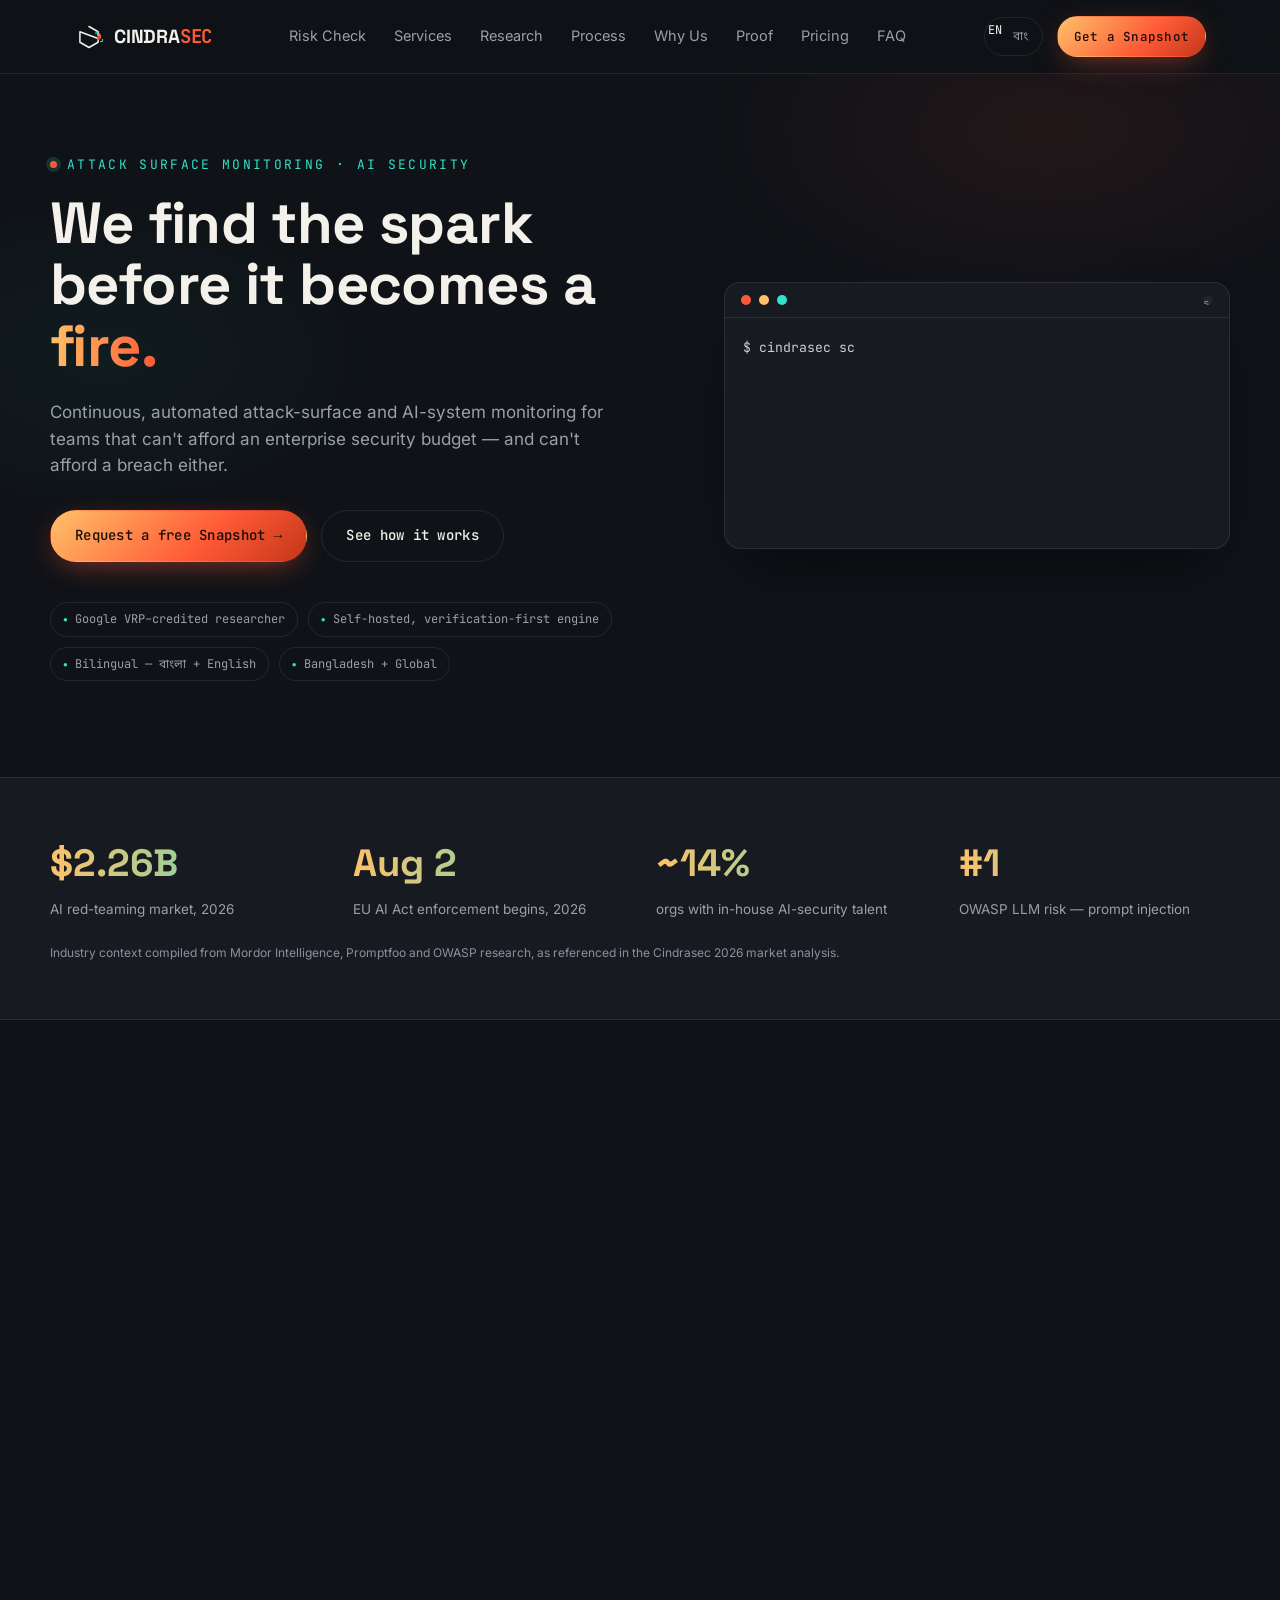
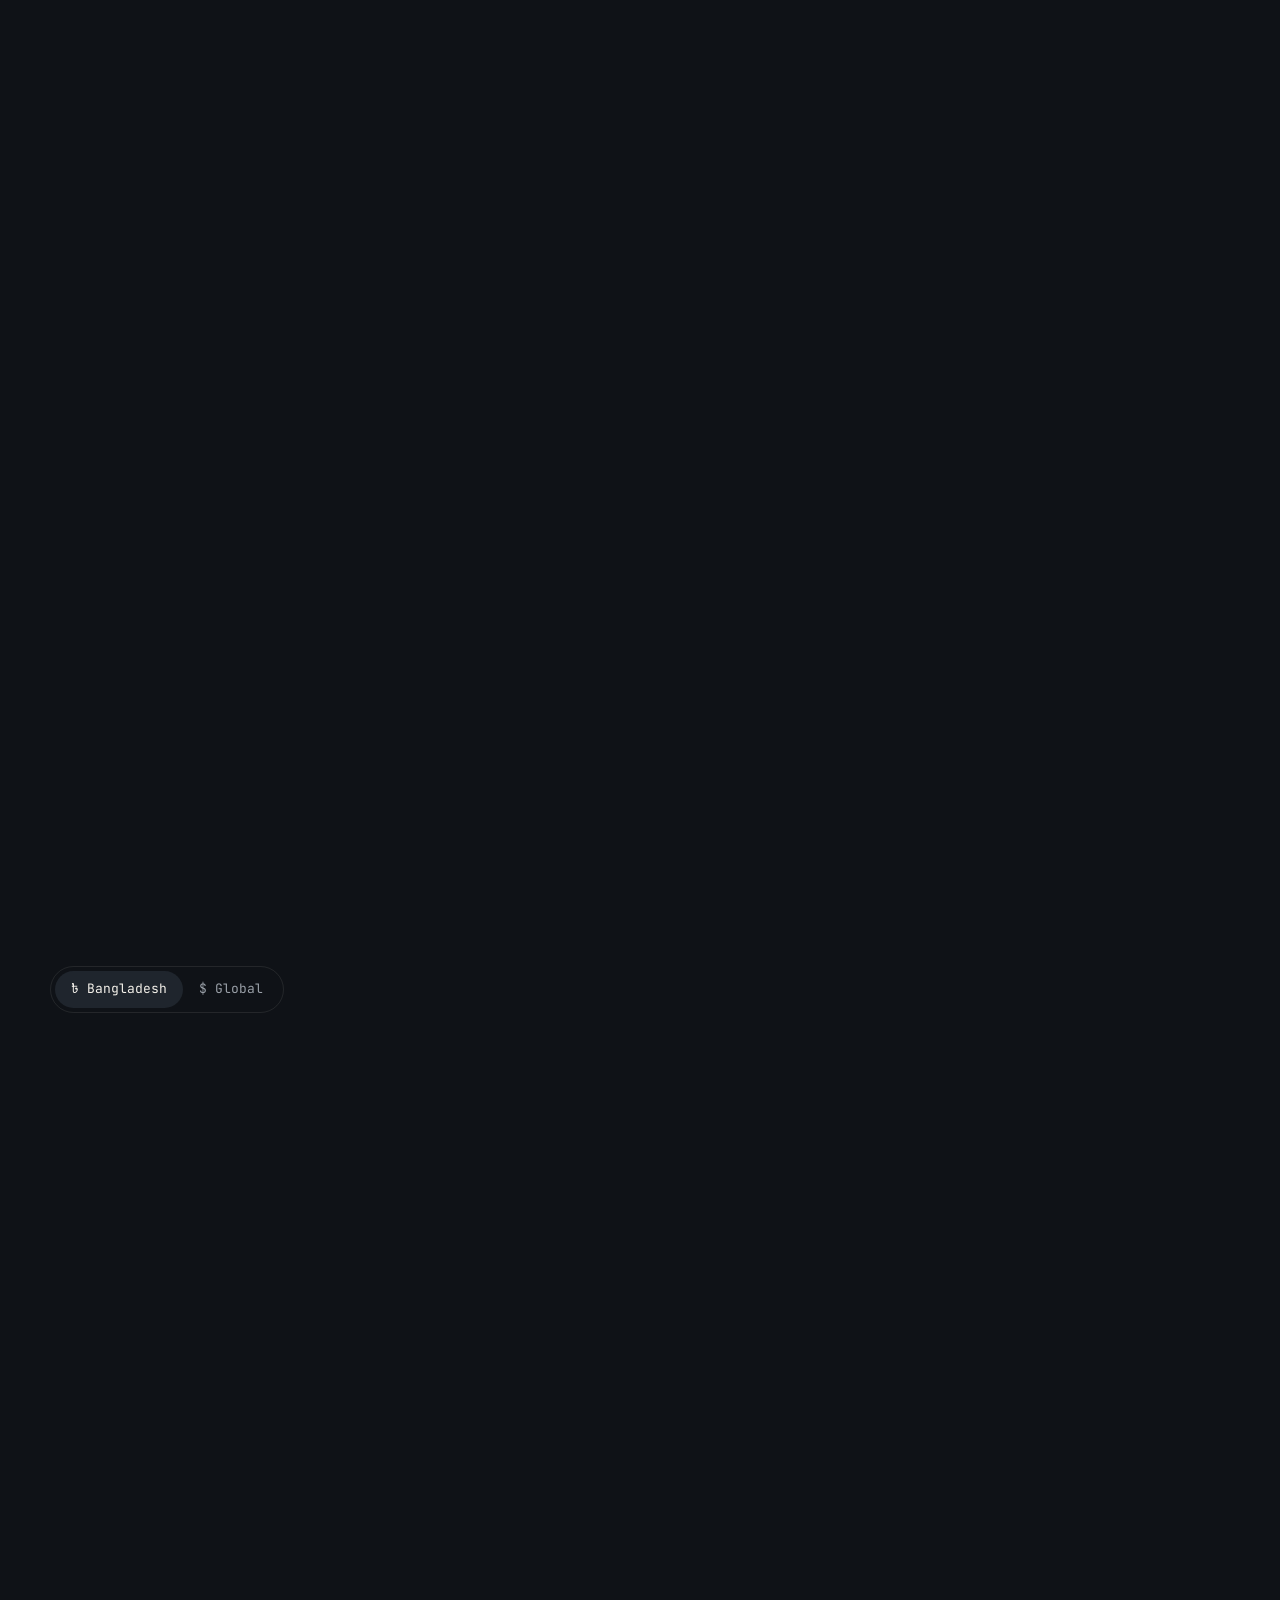
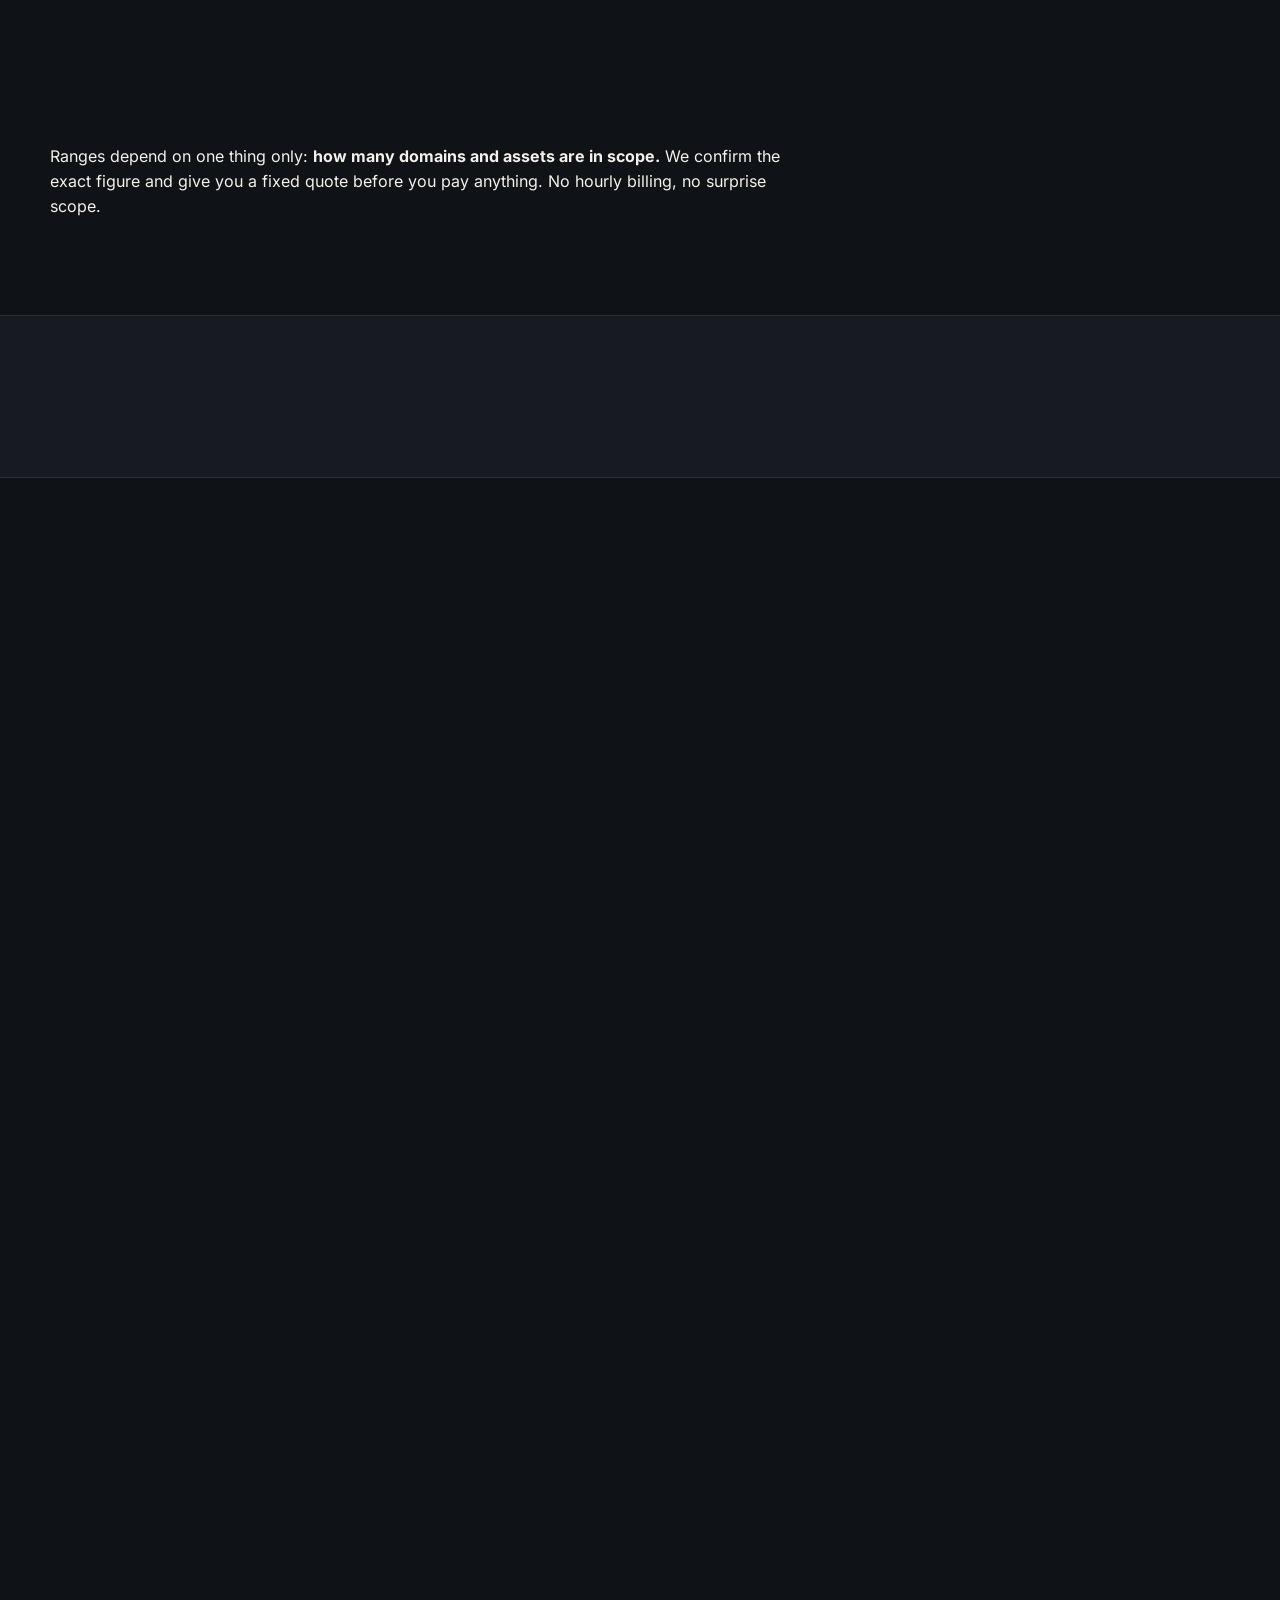
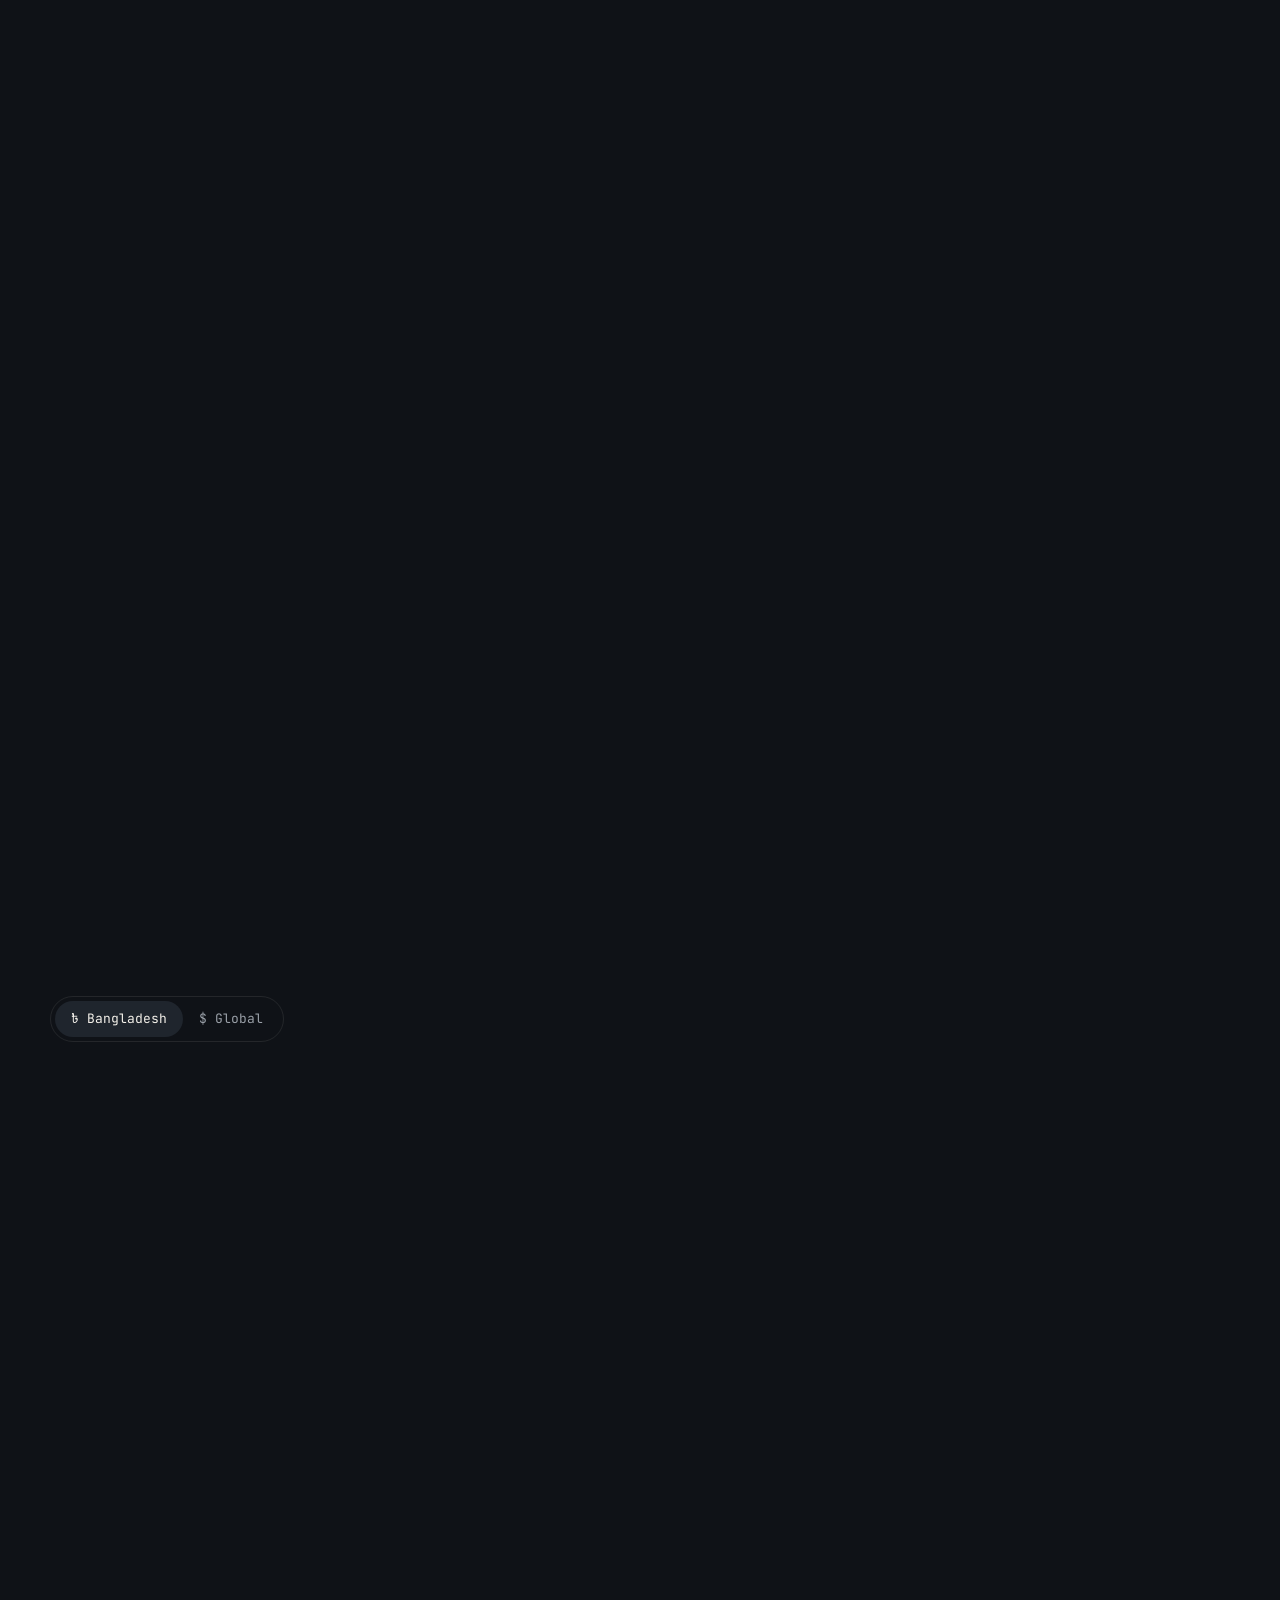
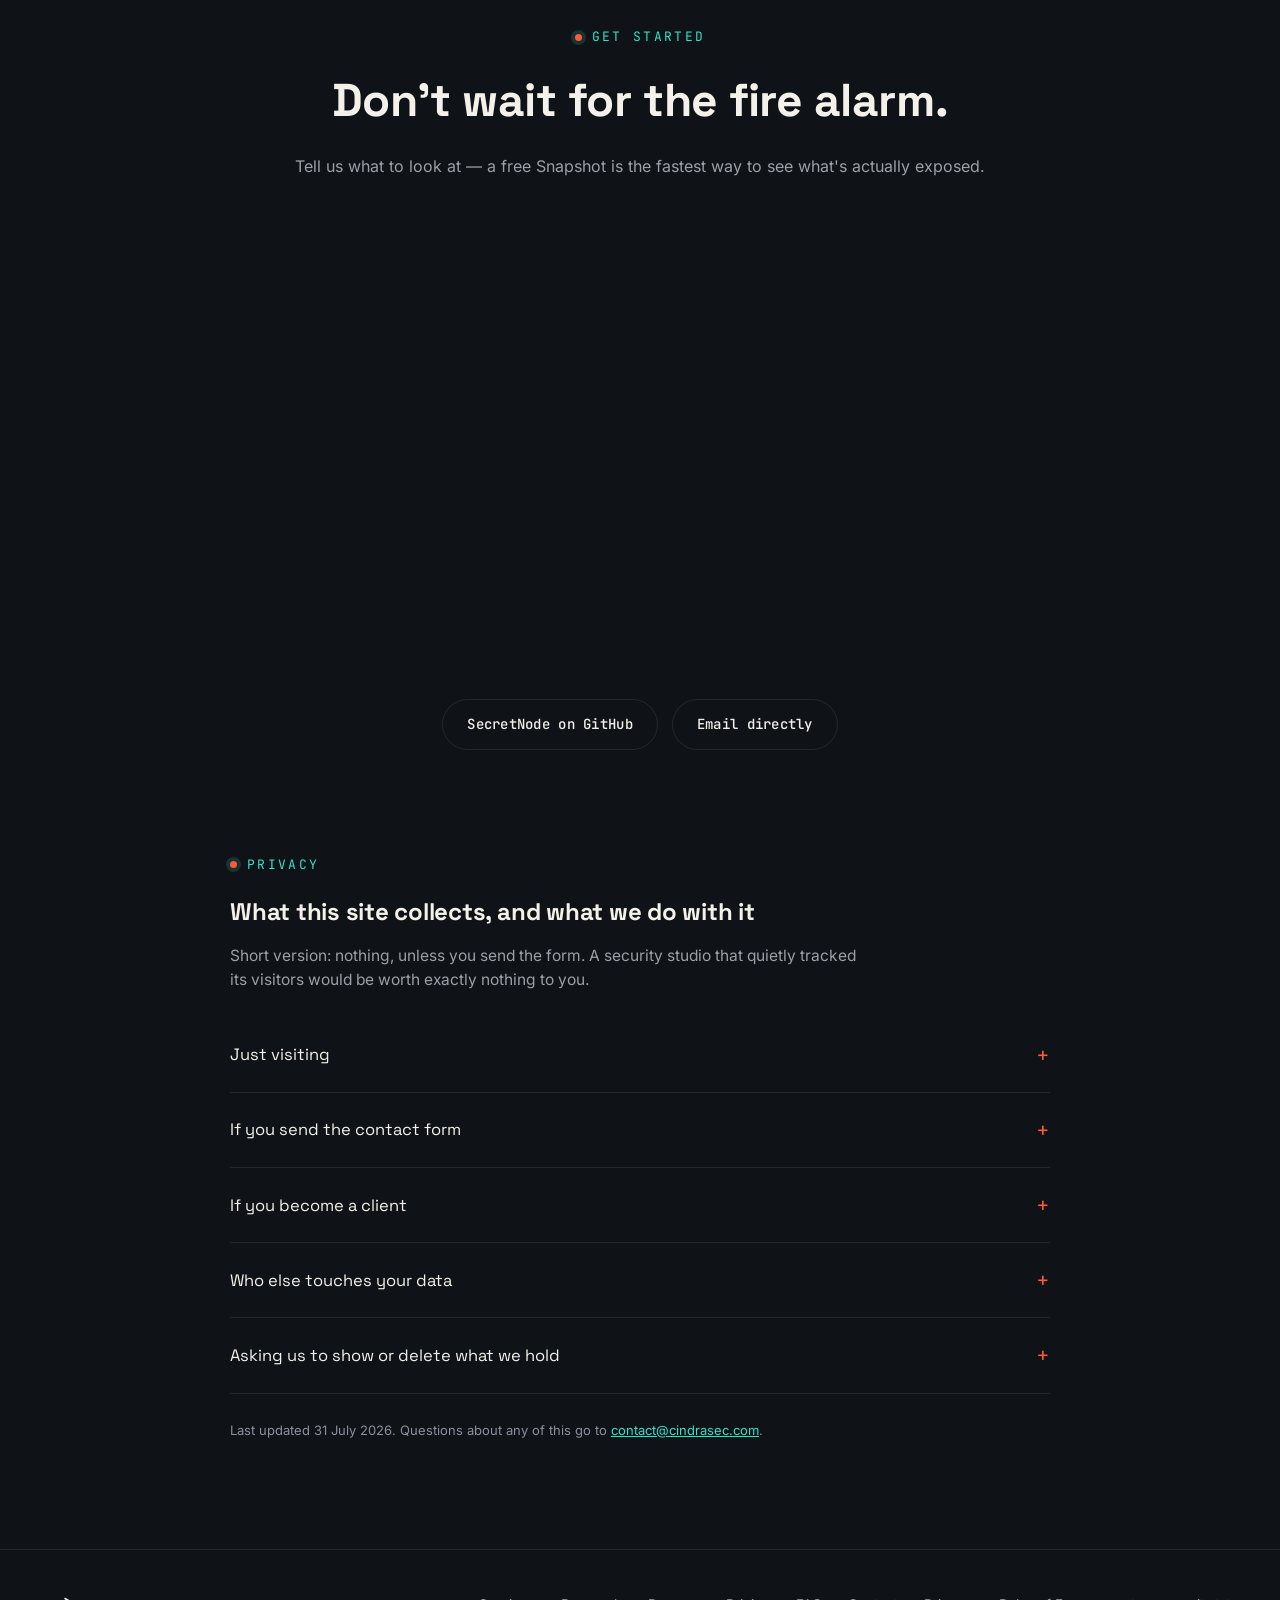
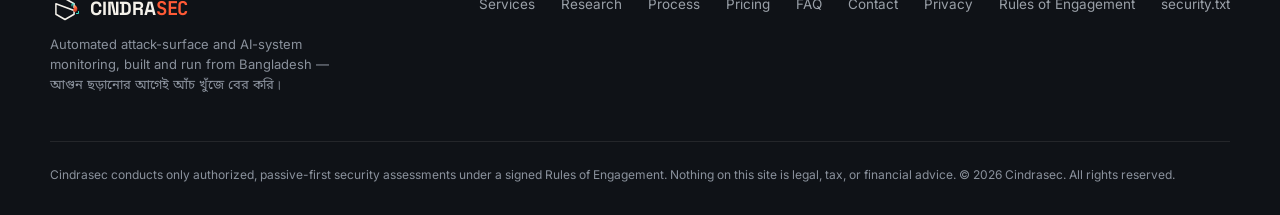
==== commit b897ec2c: "Publish the research writeups on cindrasec.com Both writeups lived only on github.com, so GitHub ear" ====
--- a/index.html
+++ b/index.html
@@ -182,6 +182,7 @@
     <nav class="links" id="navLinks">
       <a href="#estimator">Risk Check</a>
       <a href="#services">Services</a>
+      <a href="/research/">Research</a>
       <a href="#process">Process</a>
       <a href="#why">Why Us</a>
       <a href="#proof">Proof</a>
@@ -819,6 +820,7 @@
     </div>
     <div class="footer-links">
       <a href="#services">Services</a>
+      <a href="/research/">Research</a>
       <a href="#process">Process</a>
       <a href="#pricing">Pricing</a>
       <a href="#faq">FAQ</a>
--- a/styles.css
+++ b/styles.css
@@ -476,3 +476,130 @@
 .privacy-lead{ color:var(--muted); font-size:15.5px; max-width:64ch; margin:14px 0 26px; }
 .privacy-foot{ color:var(--muted-2); font-size:13px; margin-top:26px; }
 .privacy-foot a{ color:var(--cyan); }
+
+/* ============================================================
+   Research pages (/research/) — built by build_research.py.
+   These live here rather than in a <style> block because the CSP
+   is `style-src 'self'`, which blocks inline styles by design.
+   Tokens are the site's own; nothing new is introduced.
+   ============================================================ */
+
+.research-body{ background:var(--ink); color:var(--cream); }
+
+.research-head{
+  border-bottom:1px solid var(--line);
+  position:sticky; top:0; z-index:20;
+  background:rgba(15,18,23,.86); backdrop-filter:blur(10px);
+}
+.research-head-inner{
+  display:flex; align-items:center; justify-content:space-between;
+  gap:24px; padding:14px 20px;
+}
+.research-brand{
+  font-family:'Space Grotesk',system-ui,sans-serif; font-weight:700;
+  letter-spacing:-.01em; font-size:1.05rem; color:var(--cream); text-decoration:none;
+}
+.research-brand span{ color:var(--ember-2); }
+.research-nav{ display:flex; gap:20px; flex-wrap:wrap; }
+.research-nav a{
+  color:var(--muted-2); text-decoration:none; font-size:.9rem;
+}
+.research-nav a:hover,
+.research-nav a[aria-current="page"]{ color:var(--cyan); }
+
+.prose{ padding:48px 20px 72px; max-width:74ch; }
+.prose-kicker{ font-size:.82rem; color:var(--muted-2); margin:0 0 14px; letter-spacing:.03em; }
+.prose-kicker a{ color:var(--cyan); text-decoration:none; }
+.prose h1{
+  font-family:'Space Grotesk',system-ui,sans-serif; font-size:clamp(1.9rem,4.6vw,2.7rem);
+  line-height:1.12; letter-spacing:-.02em; margin:0 0 14px; text-wrap:balance;
+}
+.prose-standfirst{
+  font-size:1.06rem; line-height:1.62; color:var(--muted); margin:0 0 30px;
+  padding-bottom:26px; border-bottom:1px solid var(--line);
+}
+.prose article h2{
+  font-family:'Space Grotesk',system-ui,sans-serif; font-size:1.42rem;
+  letter-spacing:-.01em; margin:38px 0 12px; text-wrap:balance; scroll-margin-top:80px;
+}
+.prose article h3{
+  font-family:'Space Grotesk',system-ui,sans-serif; font-size:1.14rem;
+  margin:28px 0 10px; color:var(--ember-1); scroll-margin-top:80px;
+}
+.prose article h4{ font-size:1rem; margin:22px 0 8px; color:var(--ember-1); }
+.prose p{ line-height:1.72; margin:0 0 16px; }
+.prose ul,.prose ol{ line-height:1.72; margin:0 0 18px; padding-left:22px; }
+.prose li{ margin-bottom:7px; }
+.prose li::marker{ color:var(--ember-2); }
+.prose a{ color:var(--cyan); text-underline-offset:3px; }
+.prose strong{ color:#fff; }
+.prose em{ color:var(--cream); }
+.prose hr{ border:0; border-top:1px solid var(--line); margin:34px 0; }
+
+.prose blockquote{
+  margin:20px 0; padding:14px 18px; border-left:3px solid var(--ember-2);
+  background:var(--ink-2); border-radius:0 var(--radius) var(--radius) 0;
+  color:var(--cream);
+}
+.prose blockquote p:last-child{ margin-bottom:0; }
+
+.prose code{
+  font-family:'JetBrains Mono',ui-monospace,monospace; font-size:.86em;
+  background:var(--ink-3); padding:.14em .42em; border-radius:6px; color:var(--ember-1);
+}
+.prose pre{
+  background:var(--ink-2); border:1px solid var(--line); border-radius:var(--radius);
+  padding:16px 18px; margin:0; overflow-x:auto;
+}
+.prose pre code{ background:none; padding:0; color:var(--cream); font-size:.85rem; line-height:1.6; }
+
+/* Wide content scrolls inside its own container so the page body never does. */
+.prose-scroll{ overflow-x:auto; margin:0 0 20px; -webkit-overflow-scrolling:touch; }
+.prose table{ border-collapse:collapse; width:100%; font-size:.92rem; }
+.prose th,.prose td{
+  border-bottom:1px solid var(--line); padding:9px 14px 9px 0;
+  text-align:left; vertical-align:top;
+}
+.prose th{
+  font-family:'Space Grotesk',system-ui,sans-serif; font-size:.78rem;
+  text-transform:uppercase; letter-spacing:.07em; color:var(--muted-2); font-weight:600;
+}
+.prose td{ font-variant-numeric:tabular-nums; }
+
+.prose-cta{
+  margin-top:48px; padding:20px 22px; border-radius:var(--radius);
+  background:var(--ink-2); border:1px solid var(--line); border-left:3px solid var(--cyan);
+}
+.prose-cta p{ margin:0; font-size:.96rem; }
+
+.research-list{ list-style:none; padding:0; margin:32px 0 0; display:grid; gap:18px; }
+.research-item-link{
+  display:block; padding:22px 24px; border-radius:var(--radius);
+  background:var(--ink-2); border:1px solid var(--line);
+  text-decoration:none; color:inherit; transition:border-color .18s ease, transform .18s ease;
+}
+.research-item-link:hover{ border-color:var(--cyan); transform:translateY(-2px); }
+.research-item-link h2{
+  font-family:'Space Grotesk',system-ui,sans-serif; font-size:1.24rem;
+  margin:0 0 8px; letter-spacing:-.01em; color:var(--cream); text-wrap:balance;
+}
+.research-item-link p{ margin:0 0 10px; color:var(--muted); line-height:1.6; font-size:.95rem; }
+.research-item-date{ font-size:.8rem; color:var(--muted-2); font-variant-numeric:tabular-nums; }
+
+.research-foot{
+  border-top:1px solid var(--line); padding:26px 20px 40px;
+  color:var(--muted-2); font-size:.85rem;
+}
+.research-foot a{ color:var(--muted-2); }
+.research-foot a:hover{ color:var(--cyan); }
+.research-foot-note{ margin:6px 0 0; opacity:.8; }
+
+@media (prefers-reduced-motion: reduce){
+  .research-item-link{ transition:none; }
+  .research-item-link:hover{ transform:none; }
+}
+
+@media print{
+  .research-head,.research-nav,.prose-cta{ display:none; }
+  .research-body{ background:#fff; color:#000; }
+}
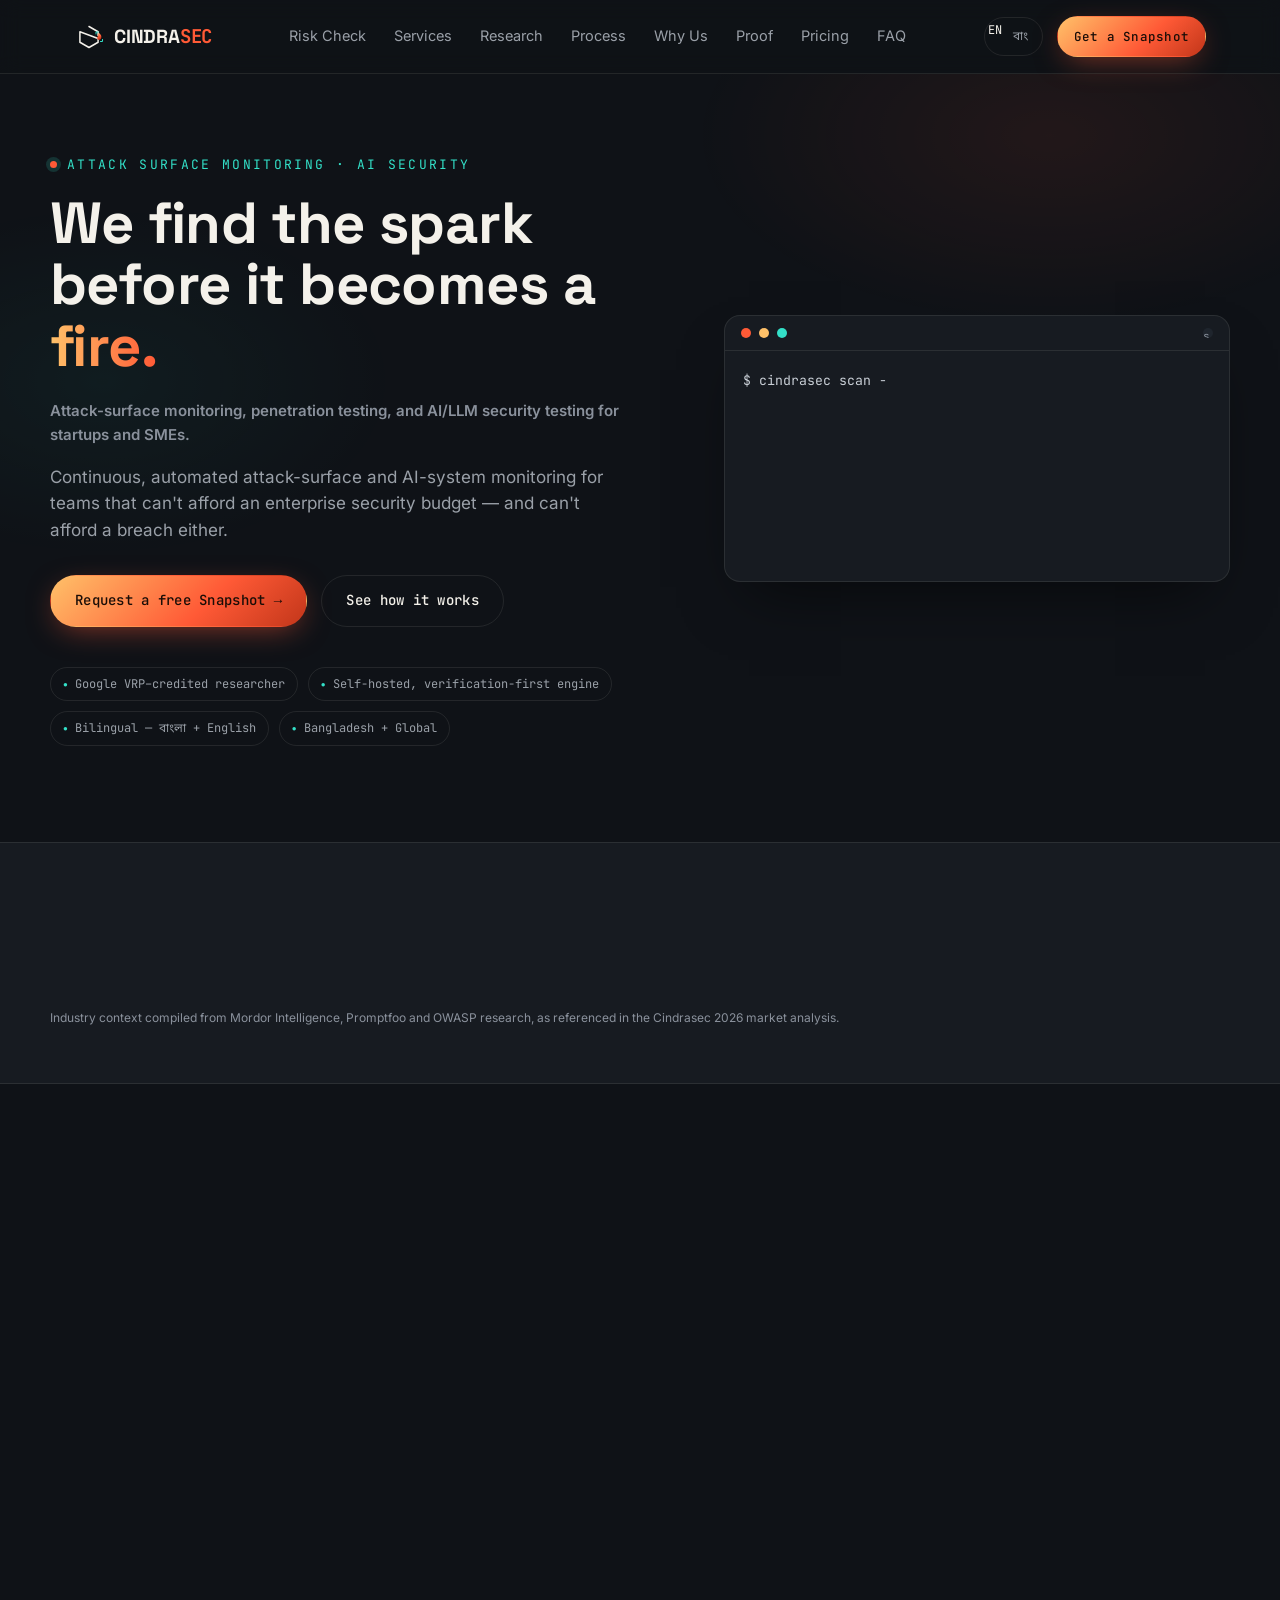
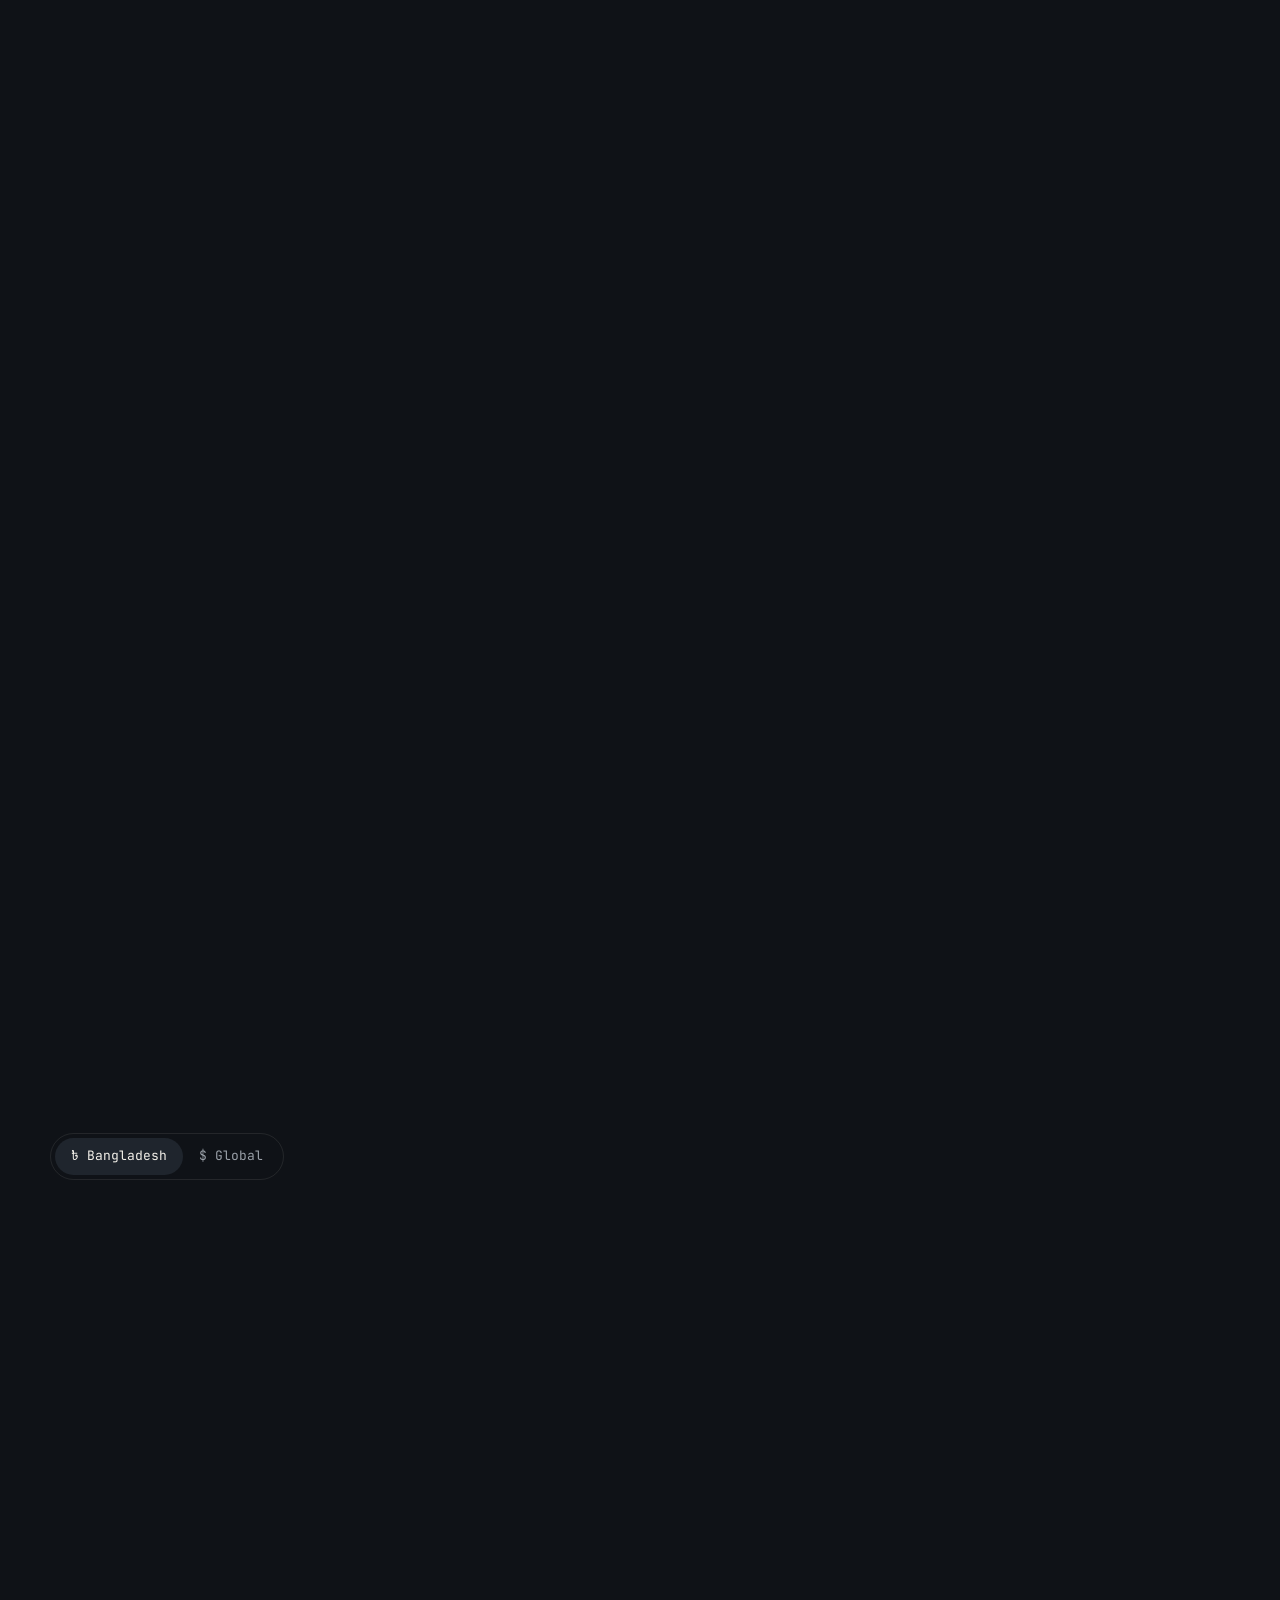
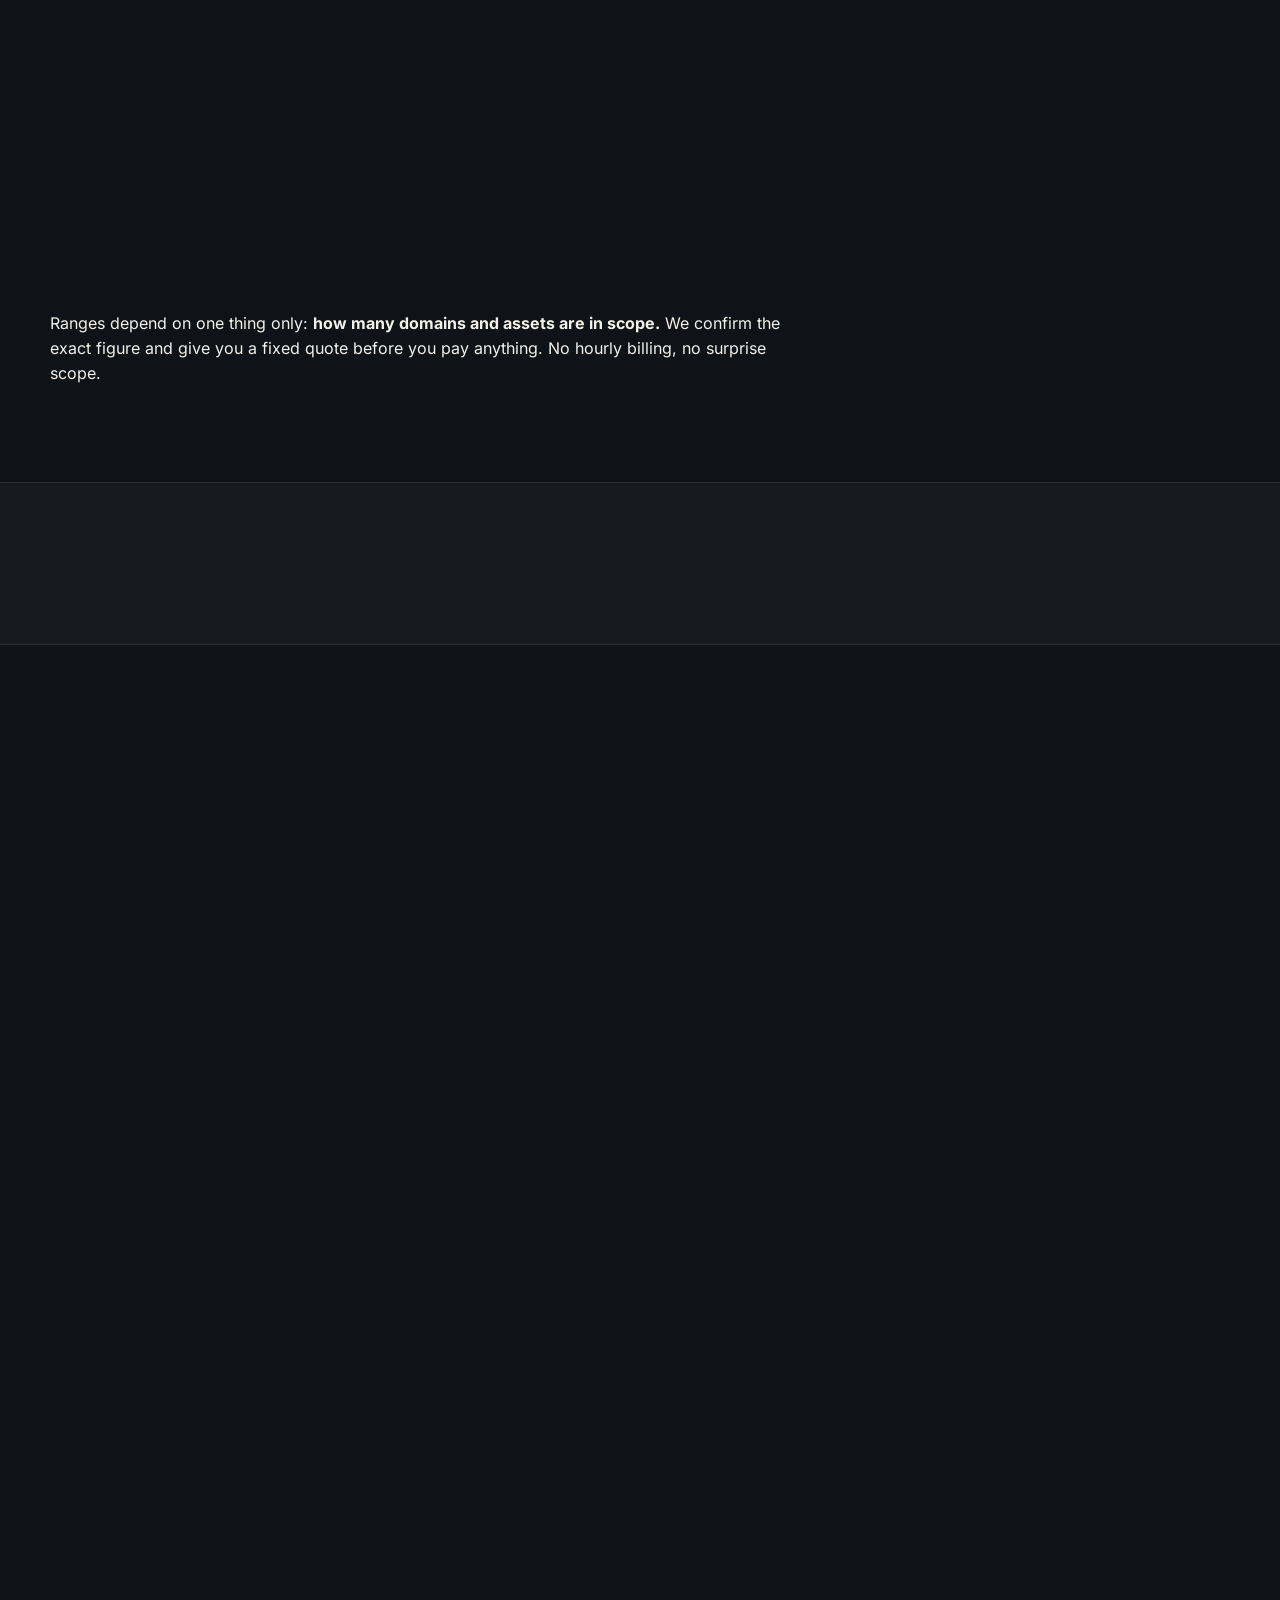
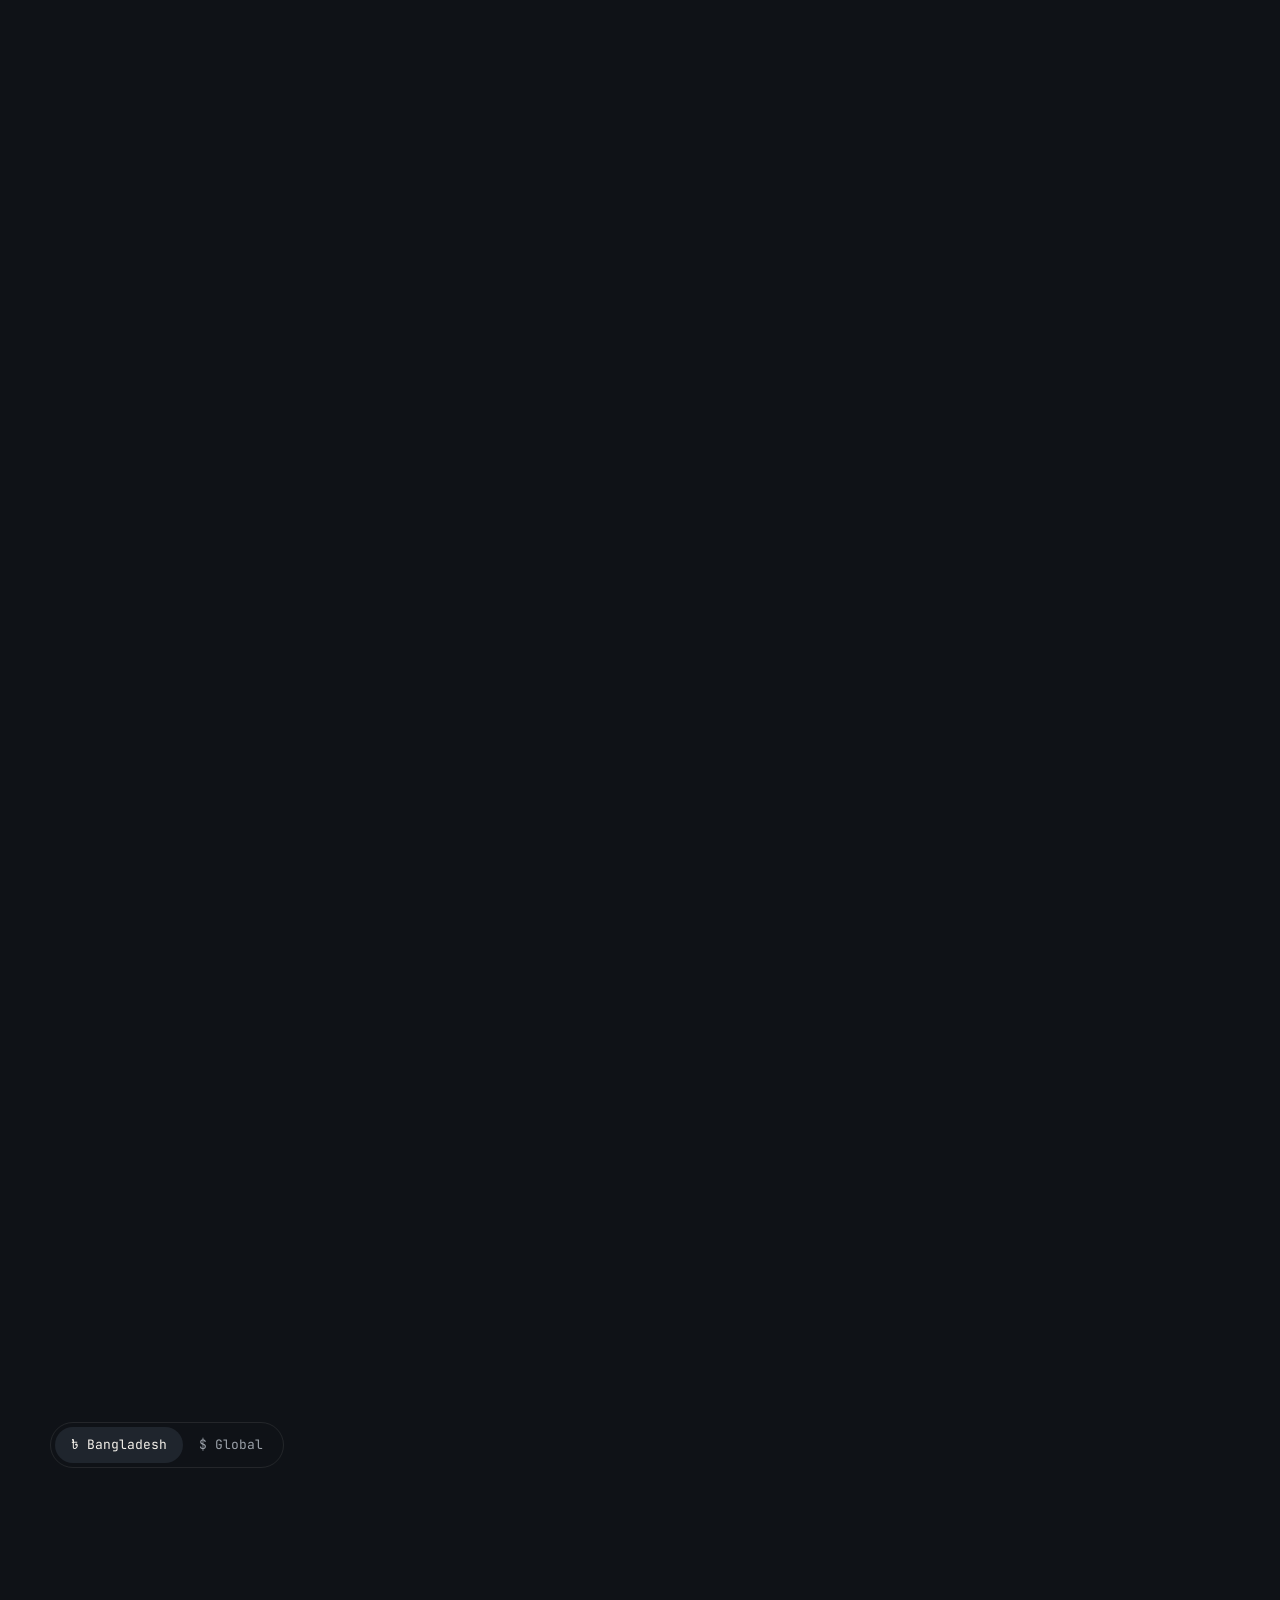
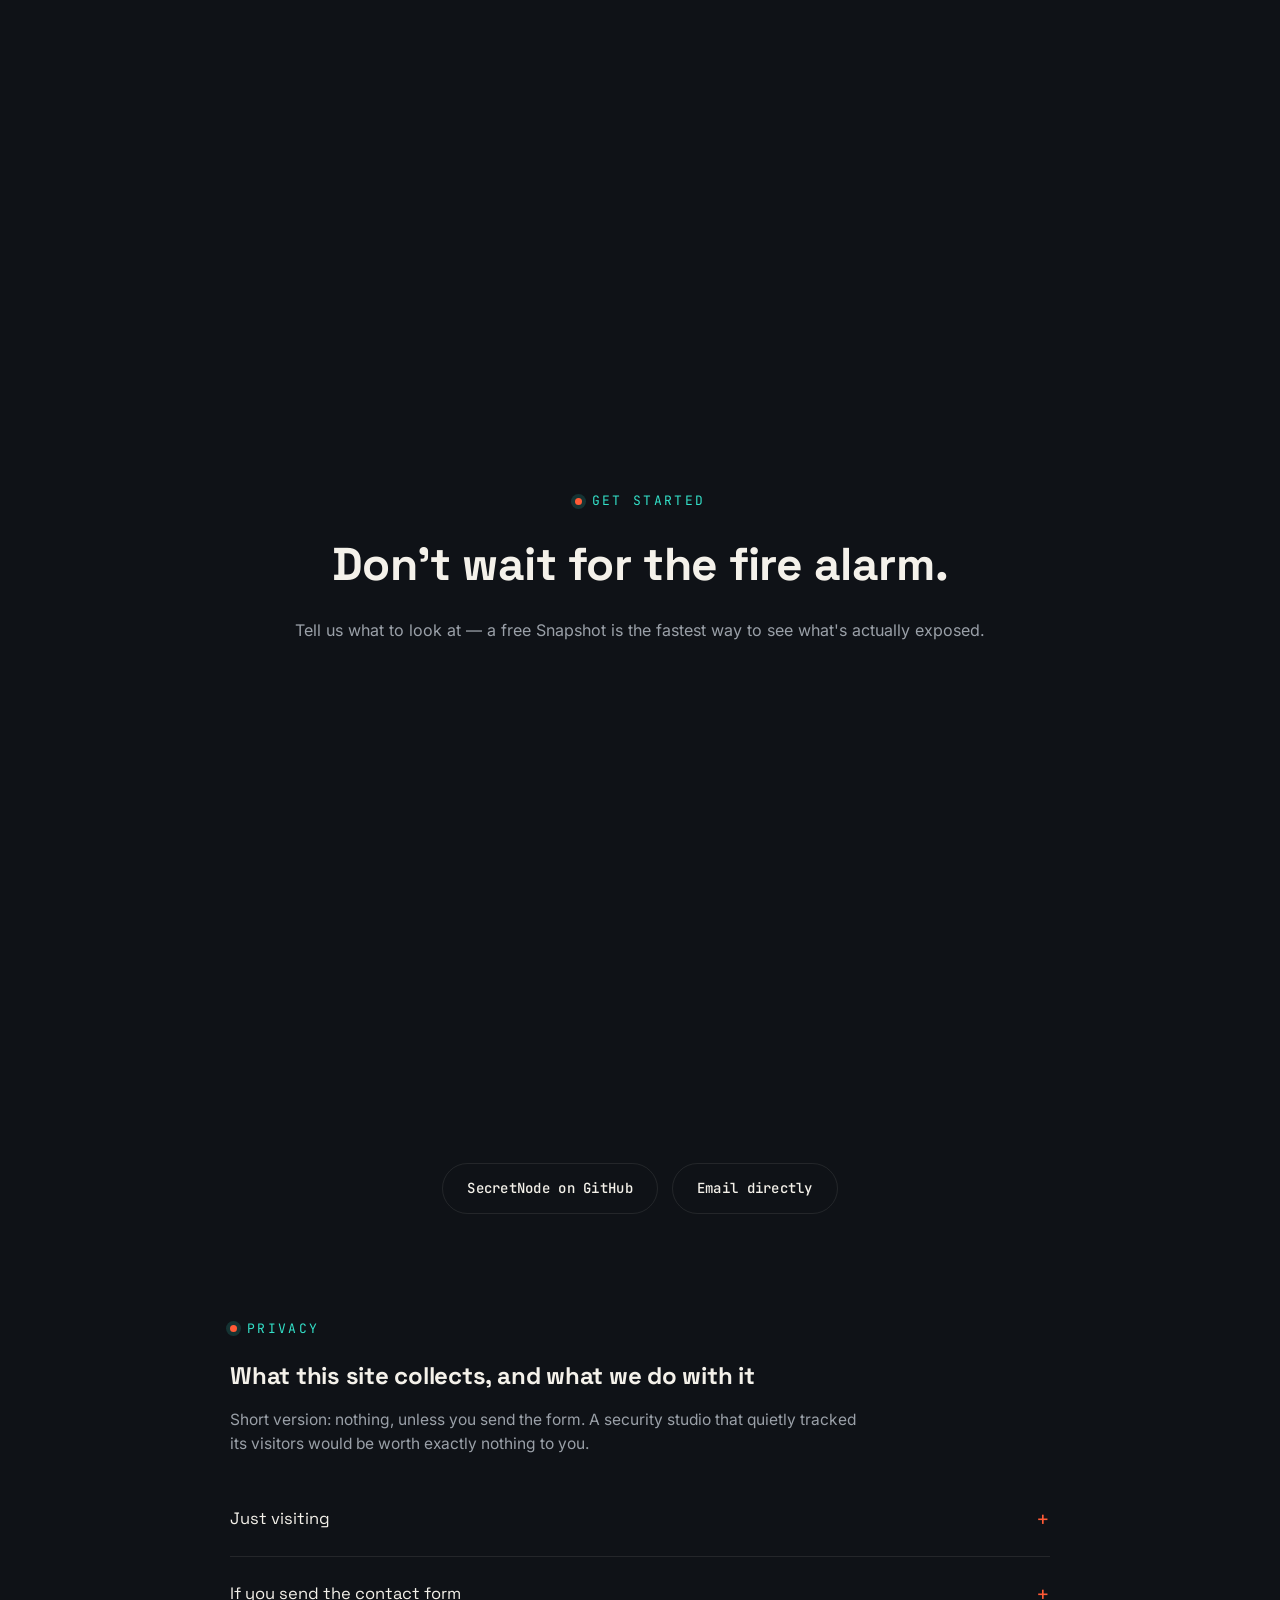
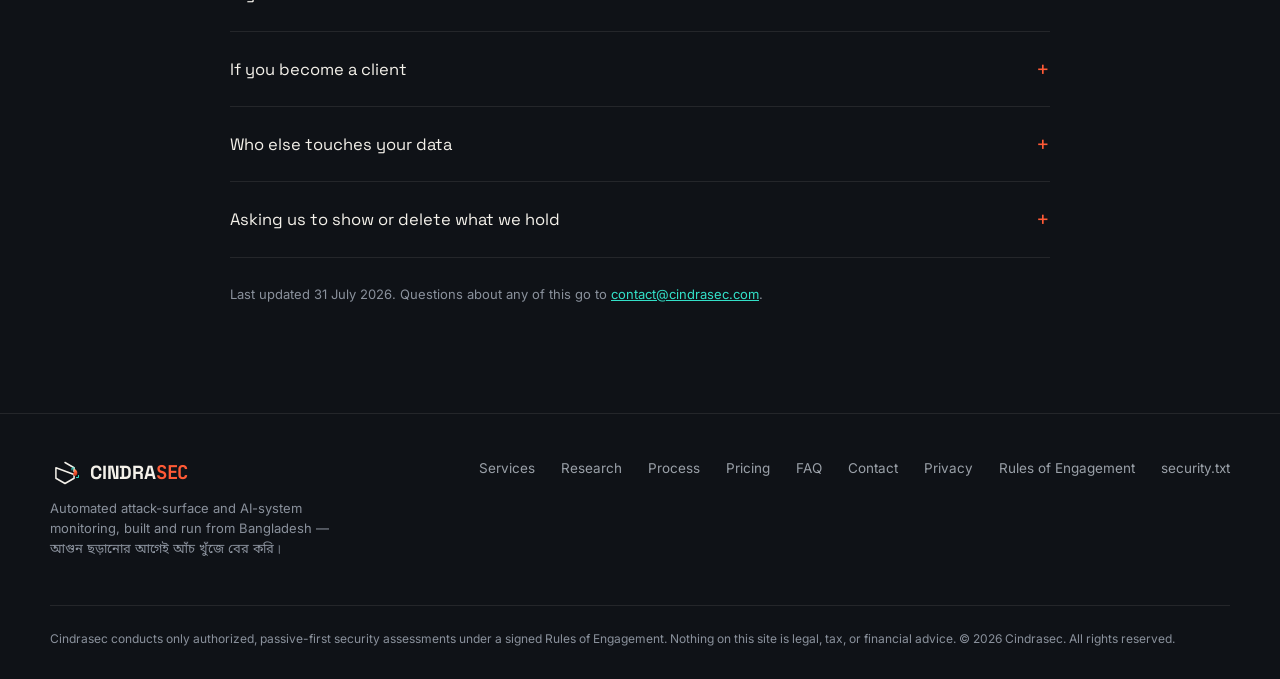
==== commit 8fe2f8b7: "Cache-freshness fix, no-JS visibility bug, SEO subheads and canonicalization P0 from the session han" ====
--- a/index.html
+++ b/index.html
@@ -153,6 +153,11 @@
 }
 </script>
 <link rel="stylesheet" href="/styles.css">
+<!-- Without JS, the scroll-reveal script never runs and .reveal elements would
+     stay at their opacity:0 starting state forever (see noscript.css). This
+     link is only fetched by browsers that don't execute the deferred script,
+     so JS-enabled visitors pay nothing for it. -->
+<noscript><link rel="stylesheet" href="/noscript.css"></noscript>
 </head>
 <body>
 <noscript><div class="noscript-banner">This site works best with JavaScript enabled — you can still email contact@cindrasec.com directly.</div></noscript>
@@ -210,6 +215,7 @@
           We find the spark<br>before it becomes a <span class="grad">fire.</span>
           
         </h1>
+        <p class="hero-kicker">Attack-surface monitoring, penetration testing, and AI/LLM security testing for startups and SMEs.</p>
         <p class="sub">
           Continuous, automated attack-surface and AI-system monitoring for teams that can't afford an enterprise security budget — and can't afford a breach either.
           
@@ -250,6 +256,7 @@
       <div class="section-head reveal">
         <div class="eyebrow">Free Tool</div>
         <h2>How exposed are you, actually?</h2>
+        <p class="section-kicker">Free attack-surface risk calculator.</p>
         <p>Four questions, a rough exposure score, and a plain recommendation — calculated in your browser, nothing sent anywhere.</p>
       </div>
 
@@ -325,6 +332,7 @@
       <div class="section-head reveal">
         <div class="eyebrow">Services</div>
         <h2>Four ways in — one engine underneath.</h2>
+        <p class="section-kicker">Attack-surface scanning, continuous monitoring, and AI/LLM security assessment services.</p>
         <p>Every offering runs on the same SecretNode scanning engine, so pricing stays low and delivery stays fast.</p>
       </div>
 
@@ -421,6 +429,7 @@
       <div class="section-head reveal">
         <div class="eyebrow">Process</div>
         <h2>From intake to a verified report — nothing skipped.</h2>
+        <p class="section-kicker">Our security assessment process, step by step.</p>
         <p>Two checkpoints are never automated away: authorization, and the final severity call on anything critical.</p>
       </div>
       <div class="process">
@@ -440,6 +449,7 @@
       <div class="section-head reveal">
         <div class="eyebrow">How We Work</div>
         <h2>Three rules that never bend.</h2>
+        <p class="section-kicker">Authorized, ethical penetration testing — how we handle scope, data, and disclosure.</p>
       </div>
       <div class="rules-grid">
         <div class="rule reveal">
@@ -467,6 +477,7 @@
       <div class="section-head reveal">
         <div class="eyebrow">Why Cindrasec</div>
         <h2>The moat isn't the tool. It's how it's run.</h2>
+        <p class="section-kicker">Why teams choose Cindrasec for attack-surface and AI/LLM security.</p>
         <p>Anyone can copy a scanner. These five things compound instead.</p>
       </div>
       <div class="why-grid">
@@ -505,6 +516,7 @@
       <div class="section-head reveal">
         <div class="eyebrow">Track Record</div>
         <h2>Findings that were actually accepted — not hypotheticals.</h2>
+        <p class="section-kicker">Verified vulnerability research and a Google VRP disclosure track record.</p>
         <p>Cindrasec is new as a business, but the researcher behind it isn't new to disclosure. A sample of confirmed, redacted findings from the Google Vulnerability Reward Program:</p>
       </div>
       <div class="proof-grid">
@@ -527,7 +539,7 @@
           <div class="tag">Included for calibration, not just wins</div>
         </div>
       </div>
-      <p class="proof-note reveal">The three above stay redacted until their disclosure timelines clear. Two other findings are published in full, in 9 languages — <a href="https://github.com/azmolhaque/security-writeups/blob/main/2026-05-exposed-iam-frontend-google-vrp.md" target="_blank" rel="noopener">the authentication bypass reported to Google VRP</a>, including why it resolved to credit rather than cash, and <a href="https://github.com/azmolhaque/security-writeups/blob/main/2026-07-prompt-injection-content-dependent.md" target="_blank" rel="noopener">a measured 4.6× gap in prompt-injection resistance</a> with full reproduction steps. See also a <a href="/sample-finding.pdf" target="_blank" rel="noopener">sample client-facing report format (PDF)</a>.</p>
+      <p class="proof-note reveal">The three above stay redacted until their disclosure timelines clear. Two other findings are published in full — <a href="/research/2026-05-exposed-iam-frontend-google-vrp/">the authentication bypass reported to Google VRP</a>, including why it resolved to credit rather than cash, and <a href="/research/2026-07-prompt-injection-content-dependent/">a measured 4.6× gap in prompt-injection resistance</a> with full reproduction steps — also on <a href="https://github.com/azmolhaque/security-writeups" target="_blank" rel="noopener">GitHub, translated into 9 languages</a>. See also a <a href="/sample-finding.pdf" target="_blank" rel="noopener">sample client-facing report format (PDF)</a>.</p>
     </div>
   </section>
 
@@ -538,6 +550,7 @@
         <div>
           <div class="eyebrow">Founding Cohort</div>
           <h2>Your first Snapshot is free — here's the deal.</h2>
+          <p class="section-kicker">Free attack-surface security assessment for founding-cohort clients.</p>
           <p>We're onboarding a small number of pilot clients at no cost to build honest, redacted case studies. You get a real scan and a real report; we get proof. Every client works directly with the researcher behind the scan — not a support queue. Slots are limited by design, not marketing.</p>
           <div class="badge-row">
             <span class="trust-chip">Signed RoE on every engagement</span>
@@ -560,6 +573,7 @@
       <div class="section-head reveal">
         <div class="eyebrow">Pricing</div>
         <h2>Clear, fixed-scope pricing. No hourly billing.</h2>
+        <p class="section-kicker">Attack-surface and AI/LLM security assessment pricing.</p>
         <p>Toggle ৳ / $ above. The range depends only on scope size — you always get a fixed quote before paying.</p>
       </div>
 
@@ -668,6 +682,7 @@
       <div class="section-head reveal">
         <div class="eyebrow">FAQ</div>
         <h2>Before you reach out.</h2>
+        <p class="section-kicker">Frequently asked questions about scope, legality, pricing, and data handling.</p>
       </div>
       <div class="faq reveal">
         <details open>
--- a/styles.css
+++ b/styles.css
@@ -164,6 +164,11 @@
 .section-head{ max-width:640px; margin-bottom:52px; }
 .section-head h2{ font-size:clamp(26px,3.4vw,38px); margin-bottom:14px; }
 .section-head p{ color:var(--muted); font-size:16px; }
+/* Plain-language restatement of the h2 above, for search and assistive tech --
+   the h2 itself stays brand-voice on purpose (see CHANGELOG). Sits between the
+   heading and the flowing intro paragraph, not in place of it. */
+.section-kicker,.hero-kicker{ color:var(--muted-2); font-size:15px; font-weight:600; margin:2px 0 14px; }
+.hero-kicker{ margin:10px 0 18px; }
 
 /* ---------- SERVICES ---------- */
 .currency-toggle{ display:inline-flex; border:1px solid var(--line); border-radius:999px; padding:4px; margin-bottom:40px; font-family:'JetBrains Mono','Noto Sans Bengali',ui-monospace,'SF Mono',Menlo,Consolas,monospace; font-size:13px; }
--- a/noscript.css
+++ b/noscript.css
@@ -0,0 +1,10 @@
+/* Loaded only when JavaScript is disabled or blocked (see the <noscript> link
+   in <head>). Without this, every element carrying .reveal stays at the
+   opacity:0 starting state defined in styles.css forever: the scroll-reveal
+   script that normally adds .is-visible on scroll never runs, so most of the
+   page -- the hero terminal, every card, every process step -- is present in
+   the DOM but permanently invisible. The noscript banner already tells a
+   visitor the site "works best with JavaScript enabled" and points them to
+   email as a fallback; that promise only holds if the content under the
+   banner is actually visible. */
+.reveal{ opacity:1 !important; transform:none !important; }
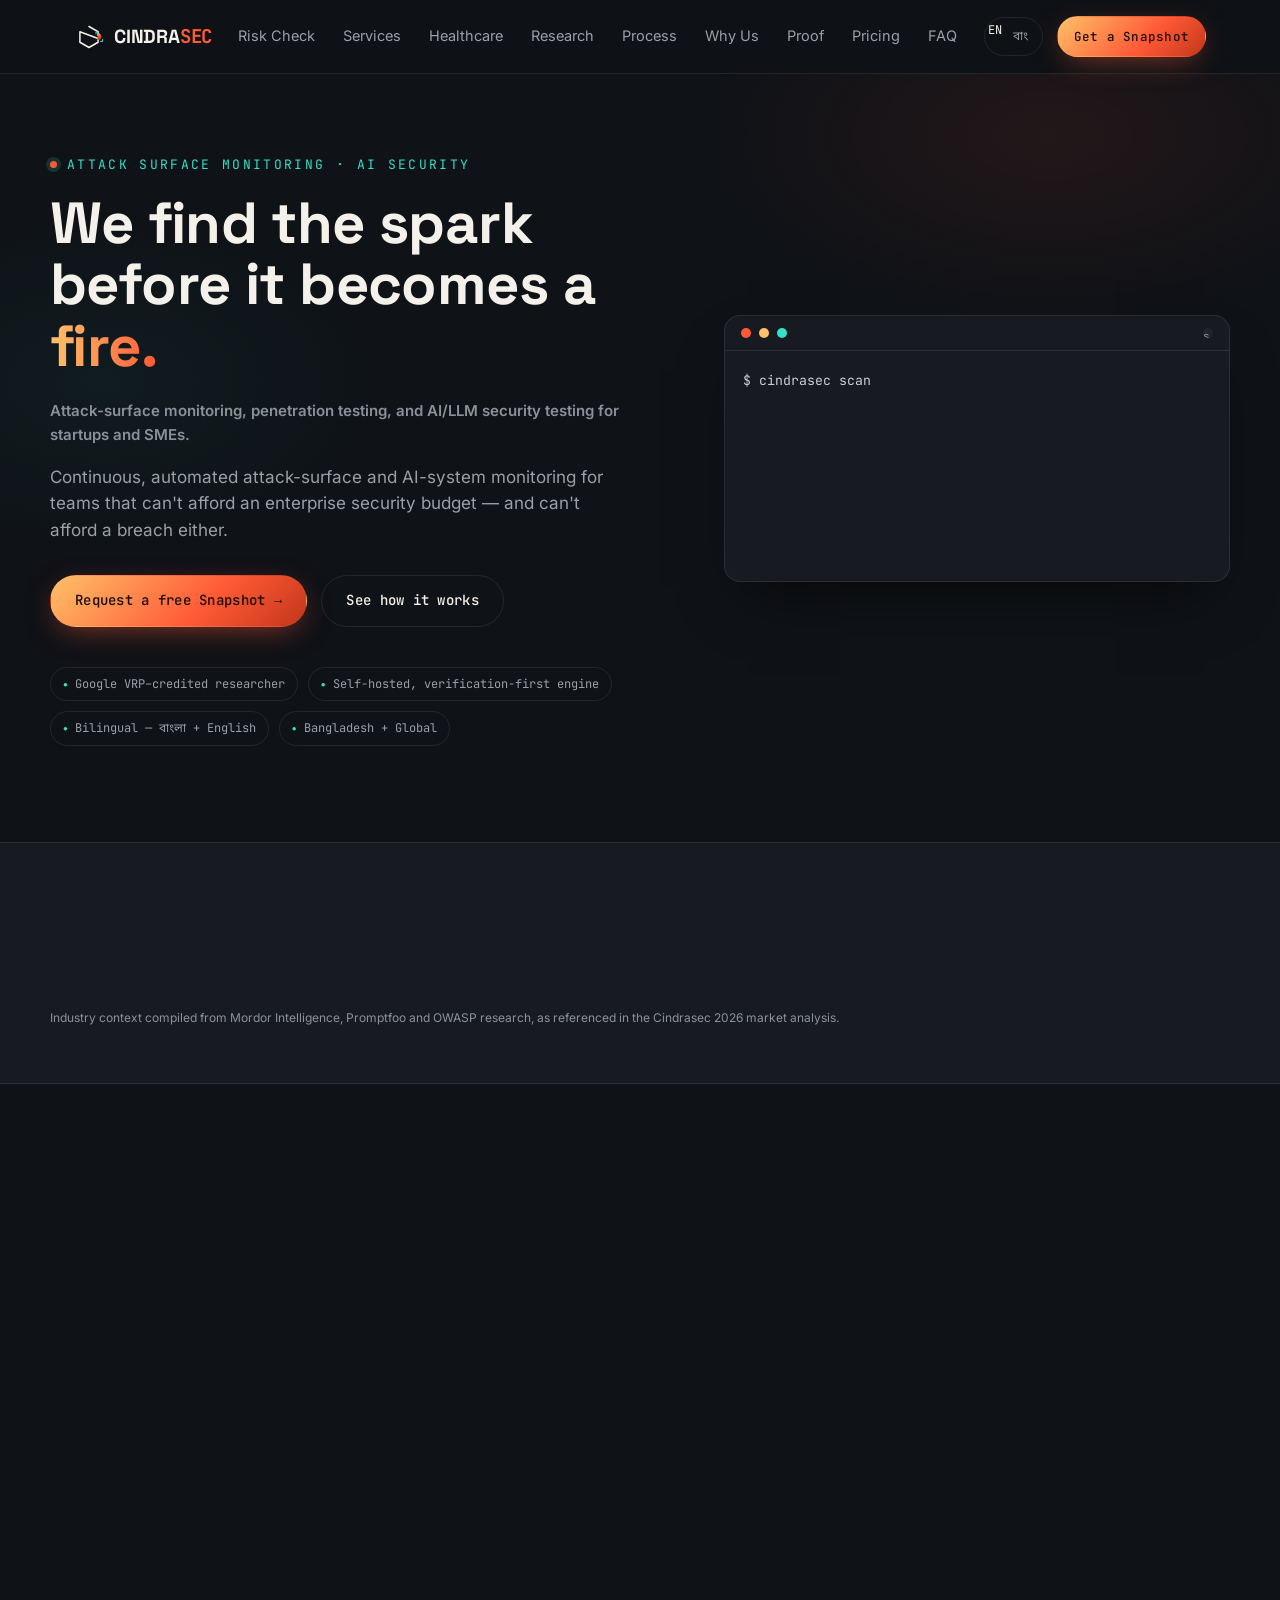
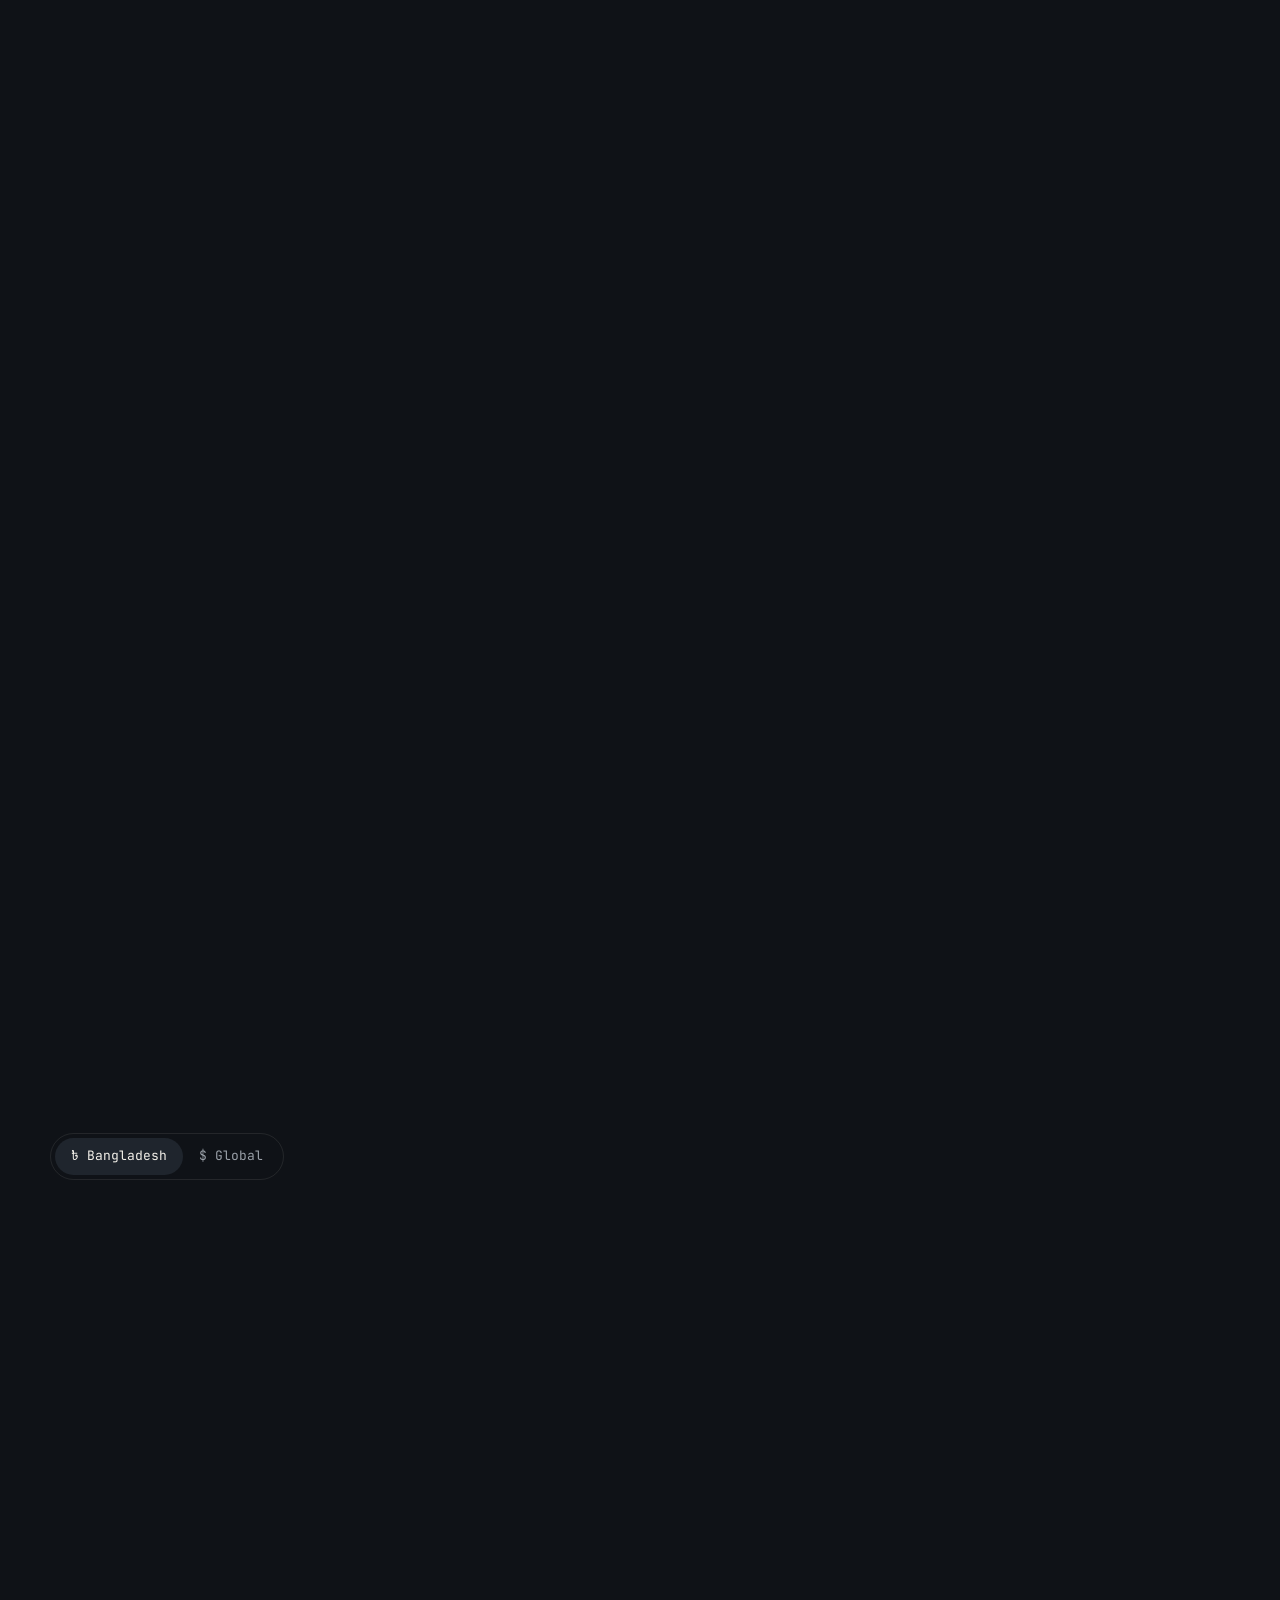
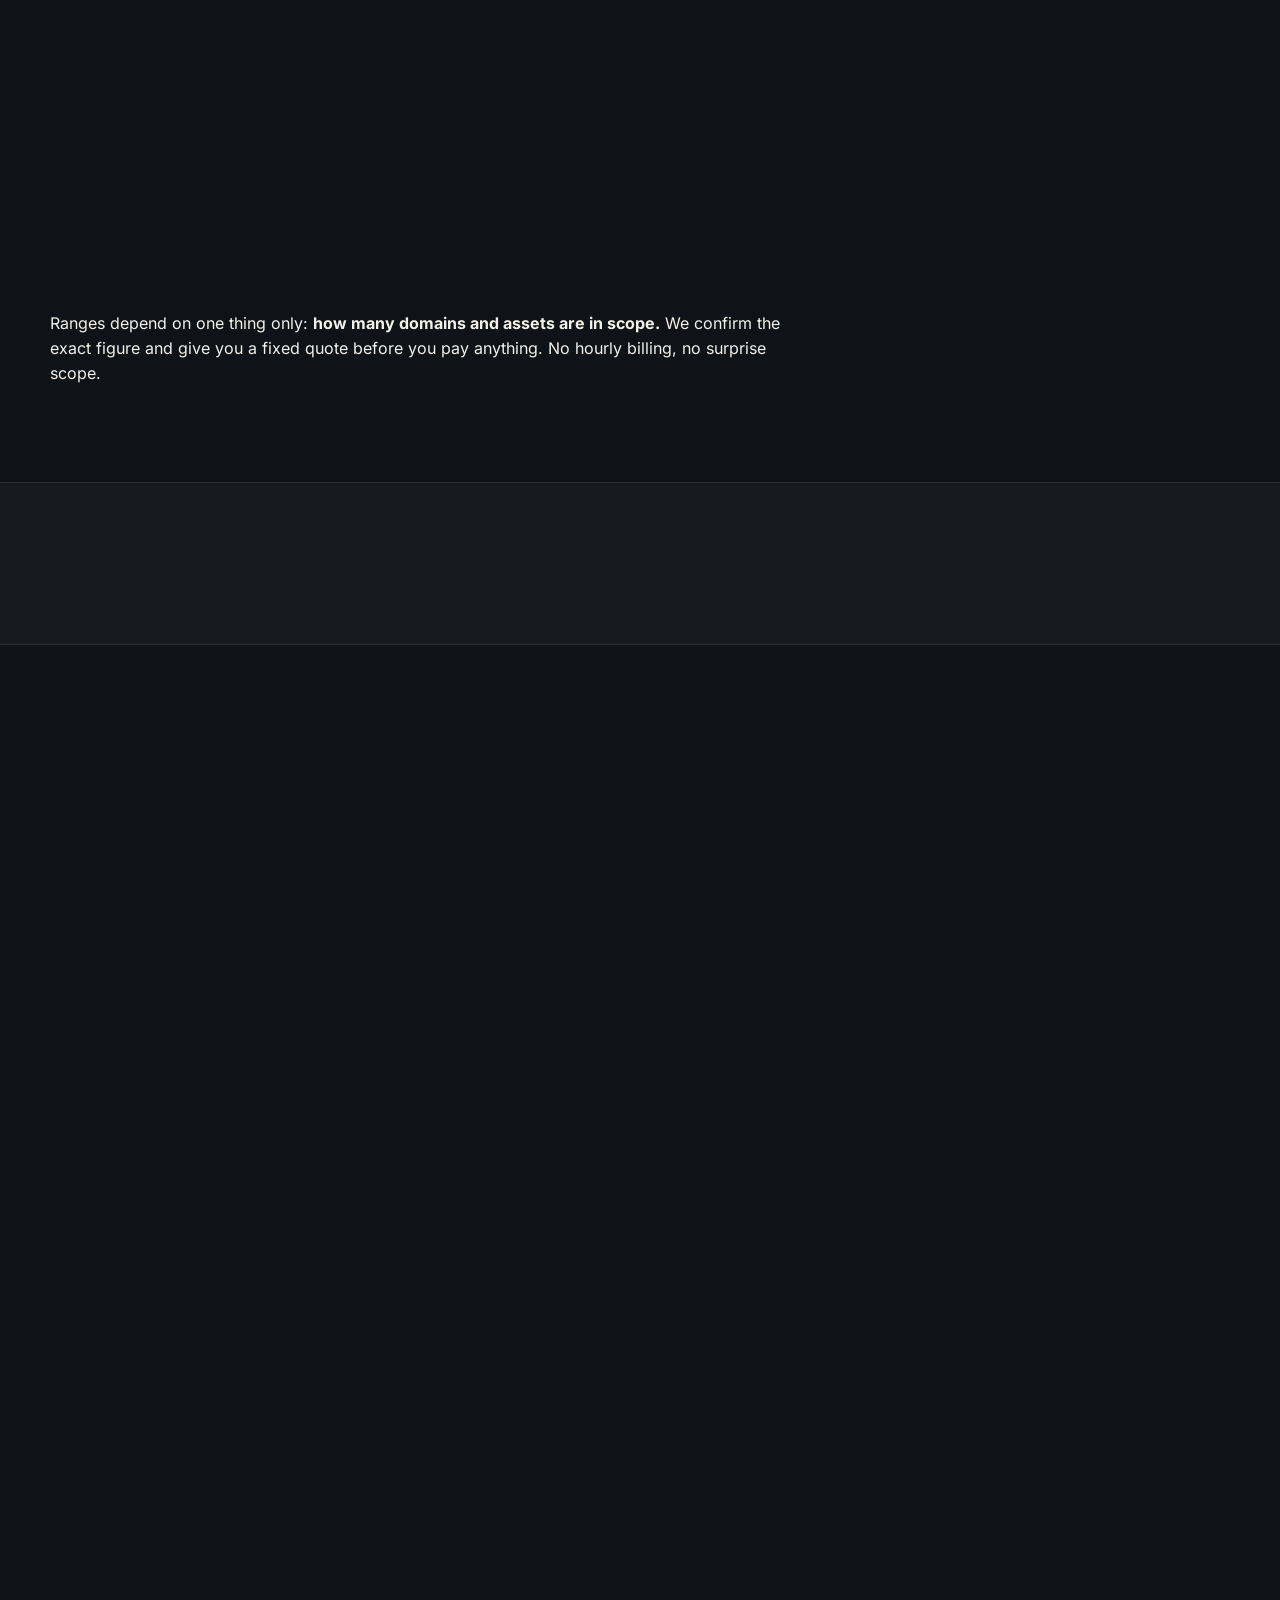
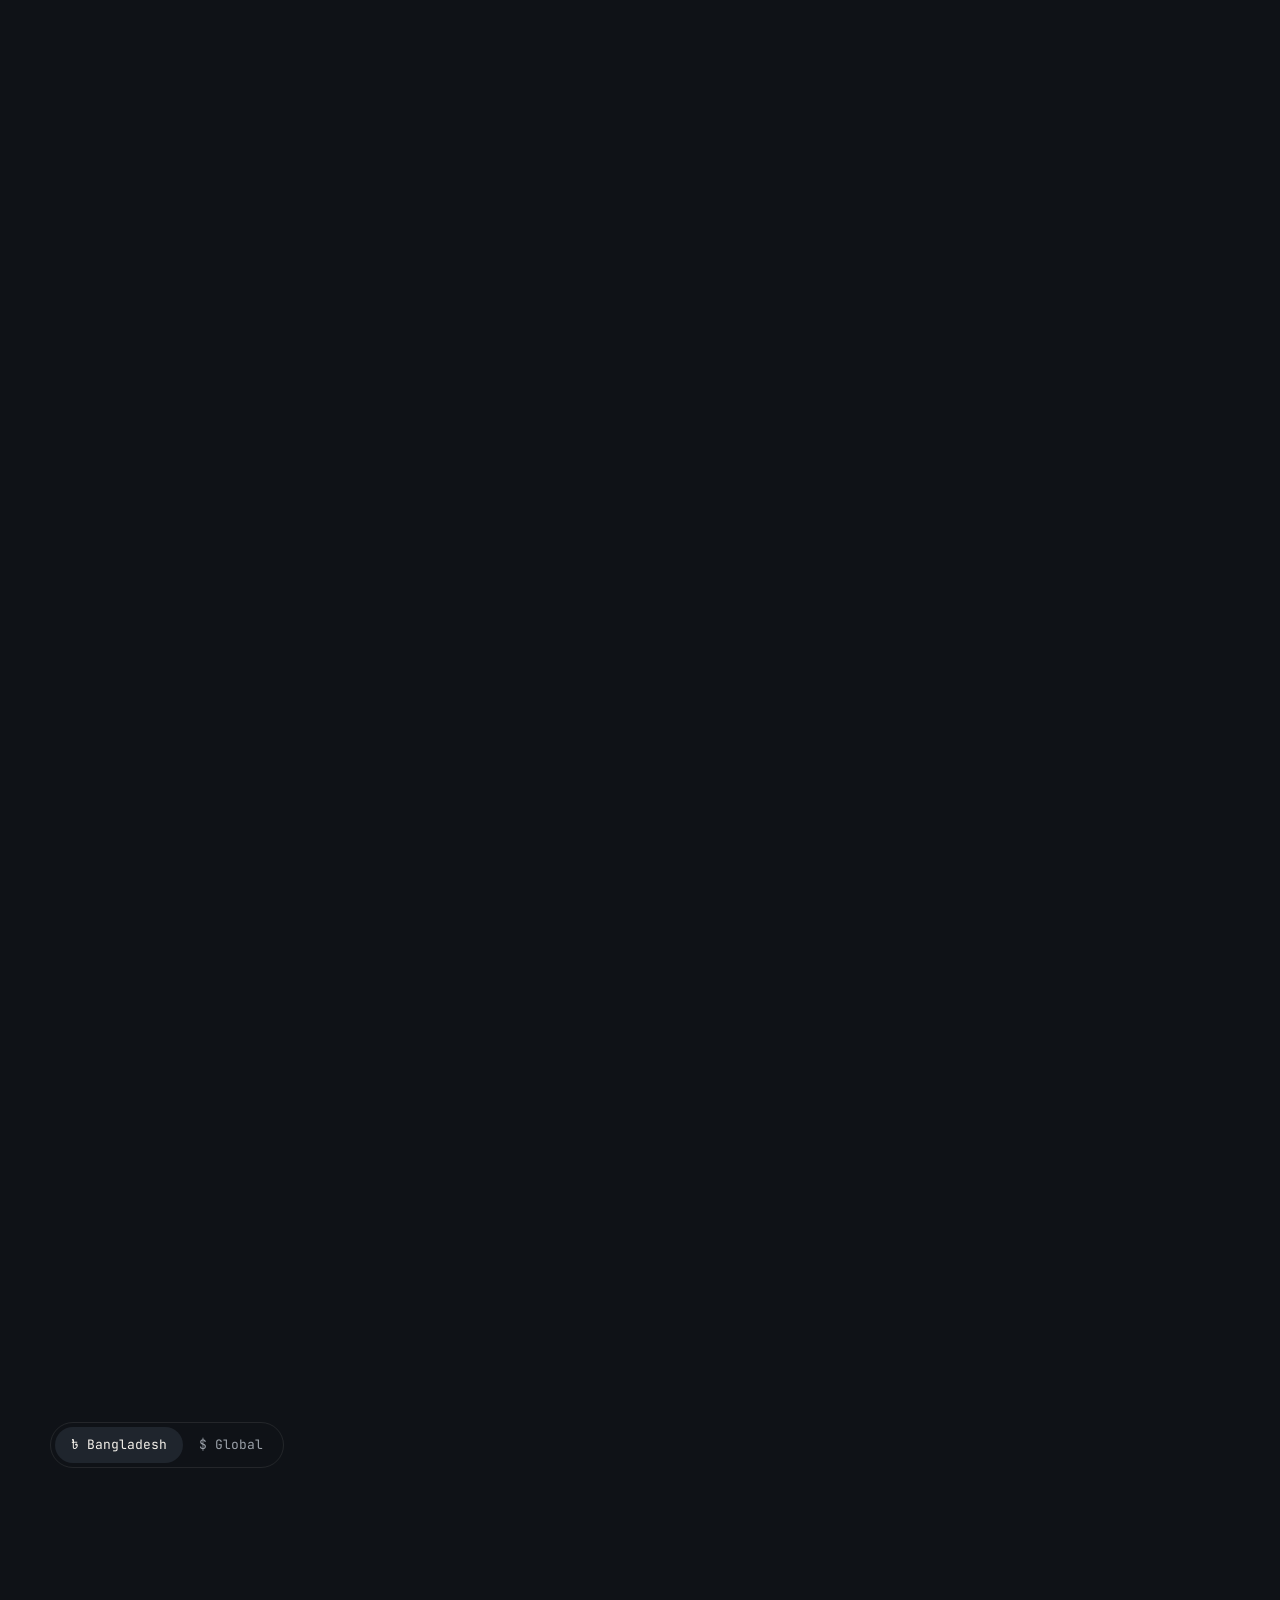
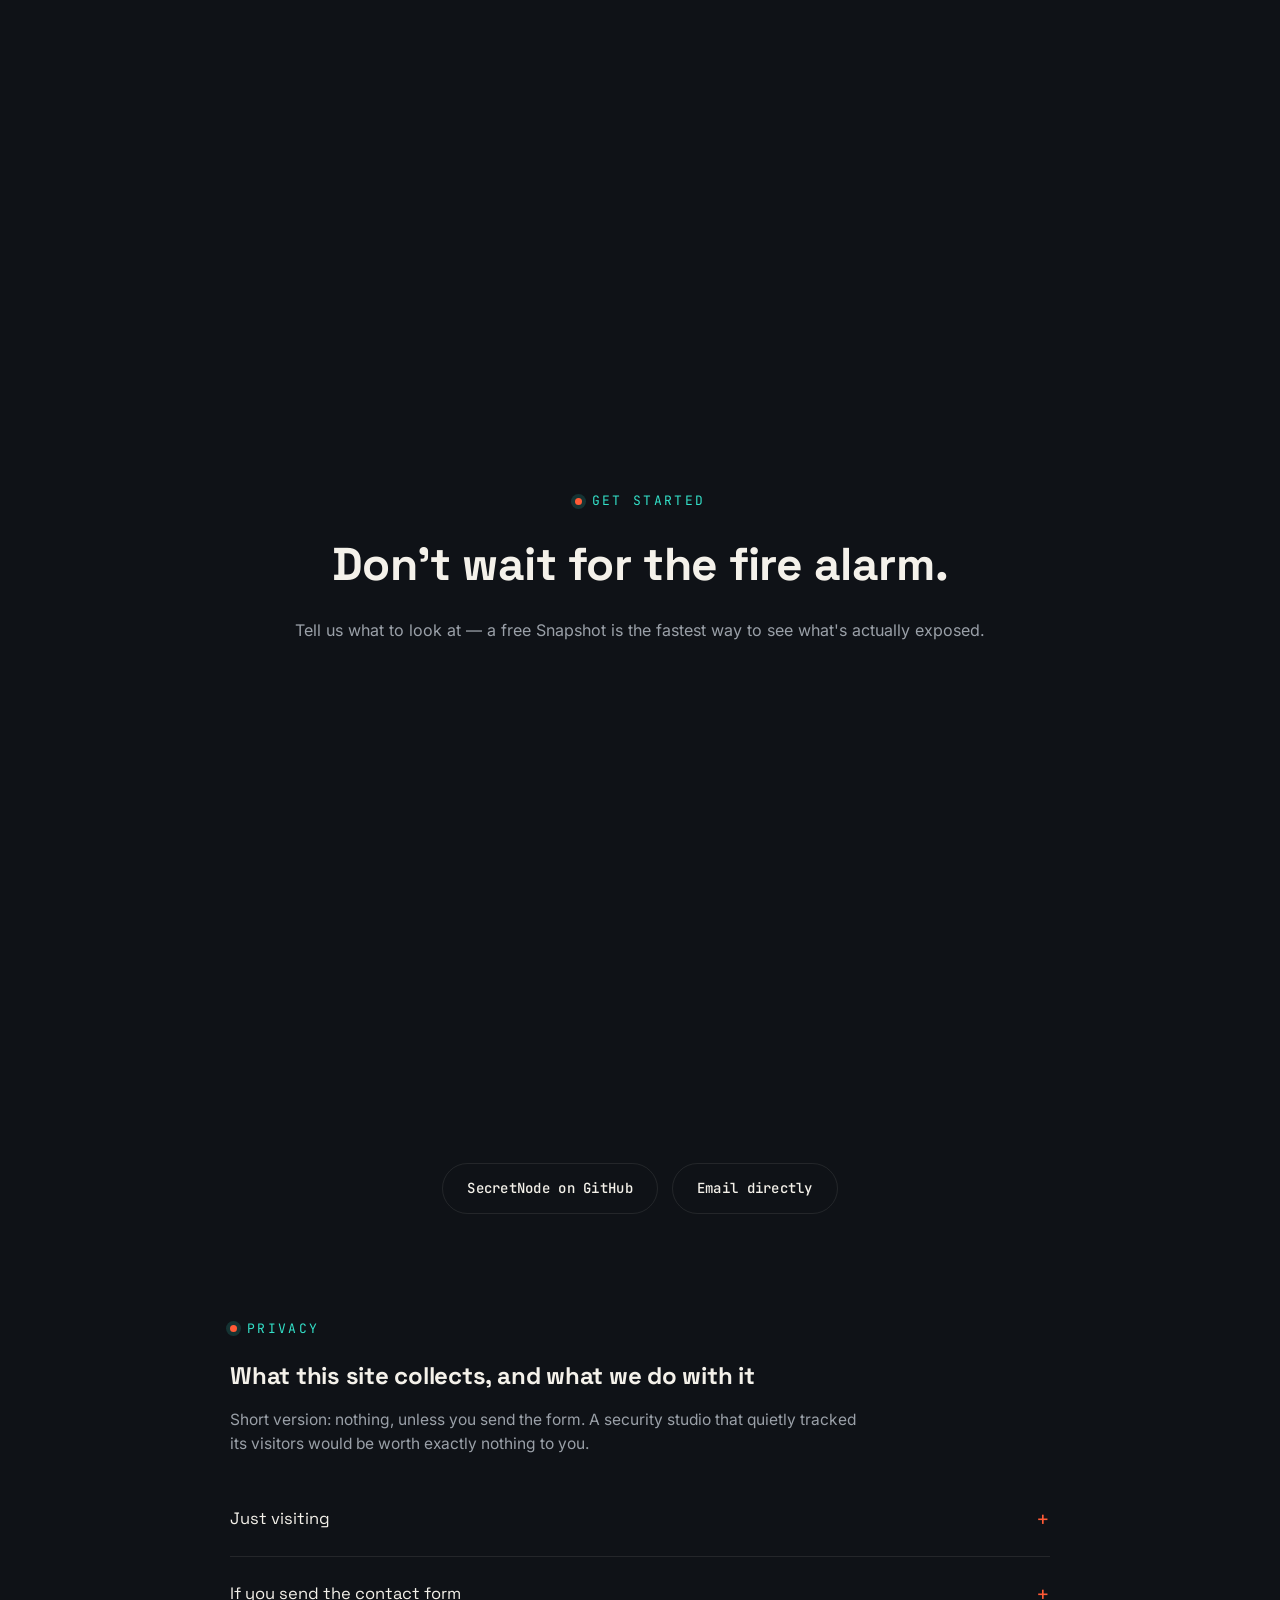
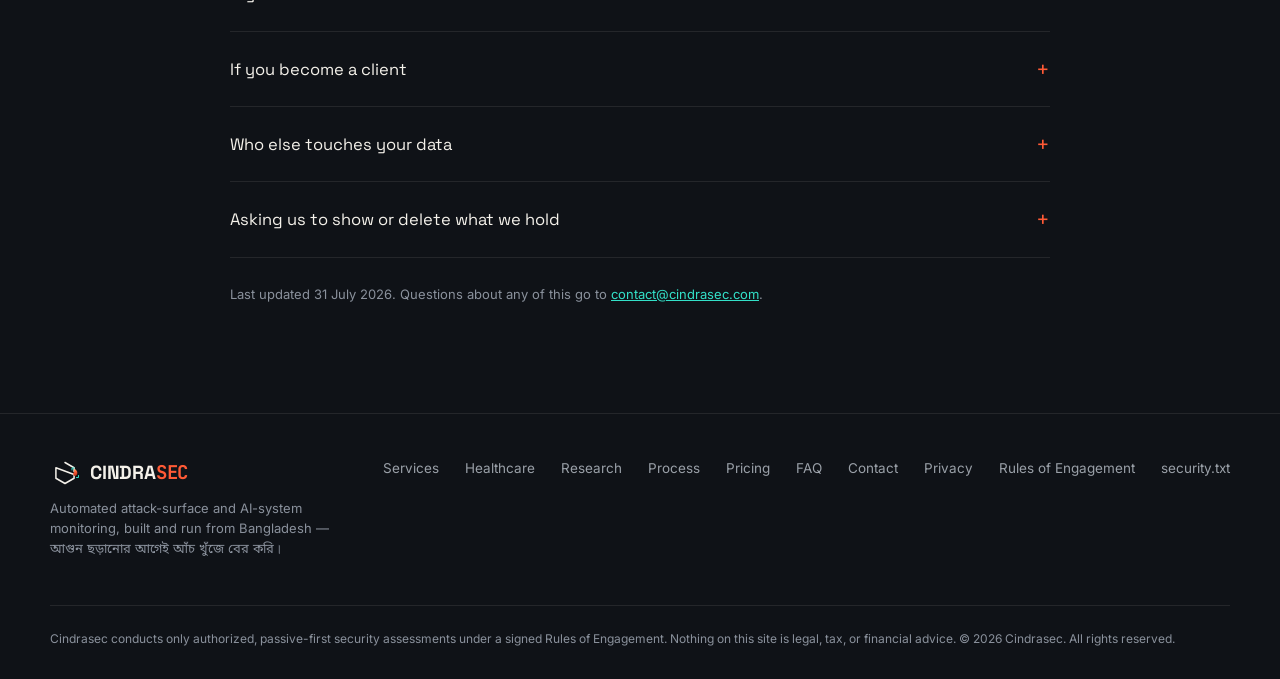
==== commit 72e063d2: "Wire the healthcare landing pages onto the site's real assets The uploaded pages referenced site.css" ====
--- a/index.html
+++ b/index.html
@@ -187,6 +187,14 @@
     <nav class="links" id="navLinks">
       <a href="#estimator">Risk Check</a>
       <a href="#services">Services</a>
+      <!-- The Bengali build needs its own URL here, not the English page: this
+           vertical exists at both /healthcare/ and /bn/healthcare/, and sending
+           a Bengali reader to the English one wastes the translation. The
+           per-language attribute override on the link below handles that.
+           (Spelling that attribute's name in a comment is what broke the first
+           build attempt — the "no other-language markers survived" assertion
+           greps the raw HTML, and a comment is raw HTML.) -->
+      <a href="/healthcare/">Healthcare</a>
       <a href="/research/">Research</a>
       <a href="#process">Process</a>
       <a href="#why">Why Us</a>
@@ -835,6 +843,7 @@
     </div>
     <div class="footer-links">
       <a href="#services">Services</a>
+      <a href="/healthcare/">Healthcare</a>
       <a href="/research/">Research</a>
       <a href="#process">Process</a>
       <a href="#pricing">Pricing</a>
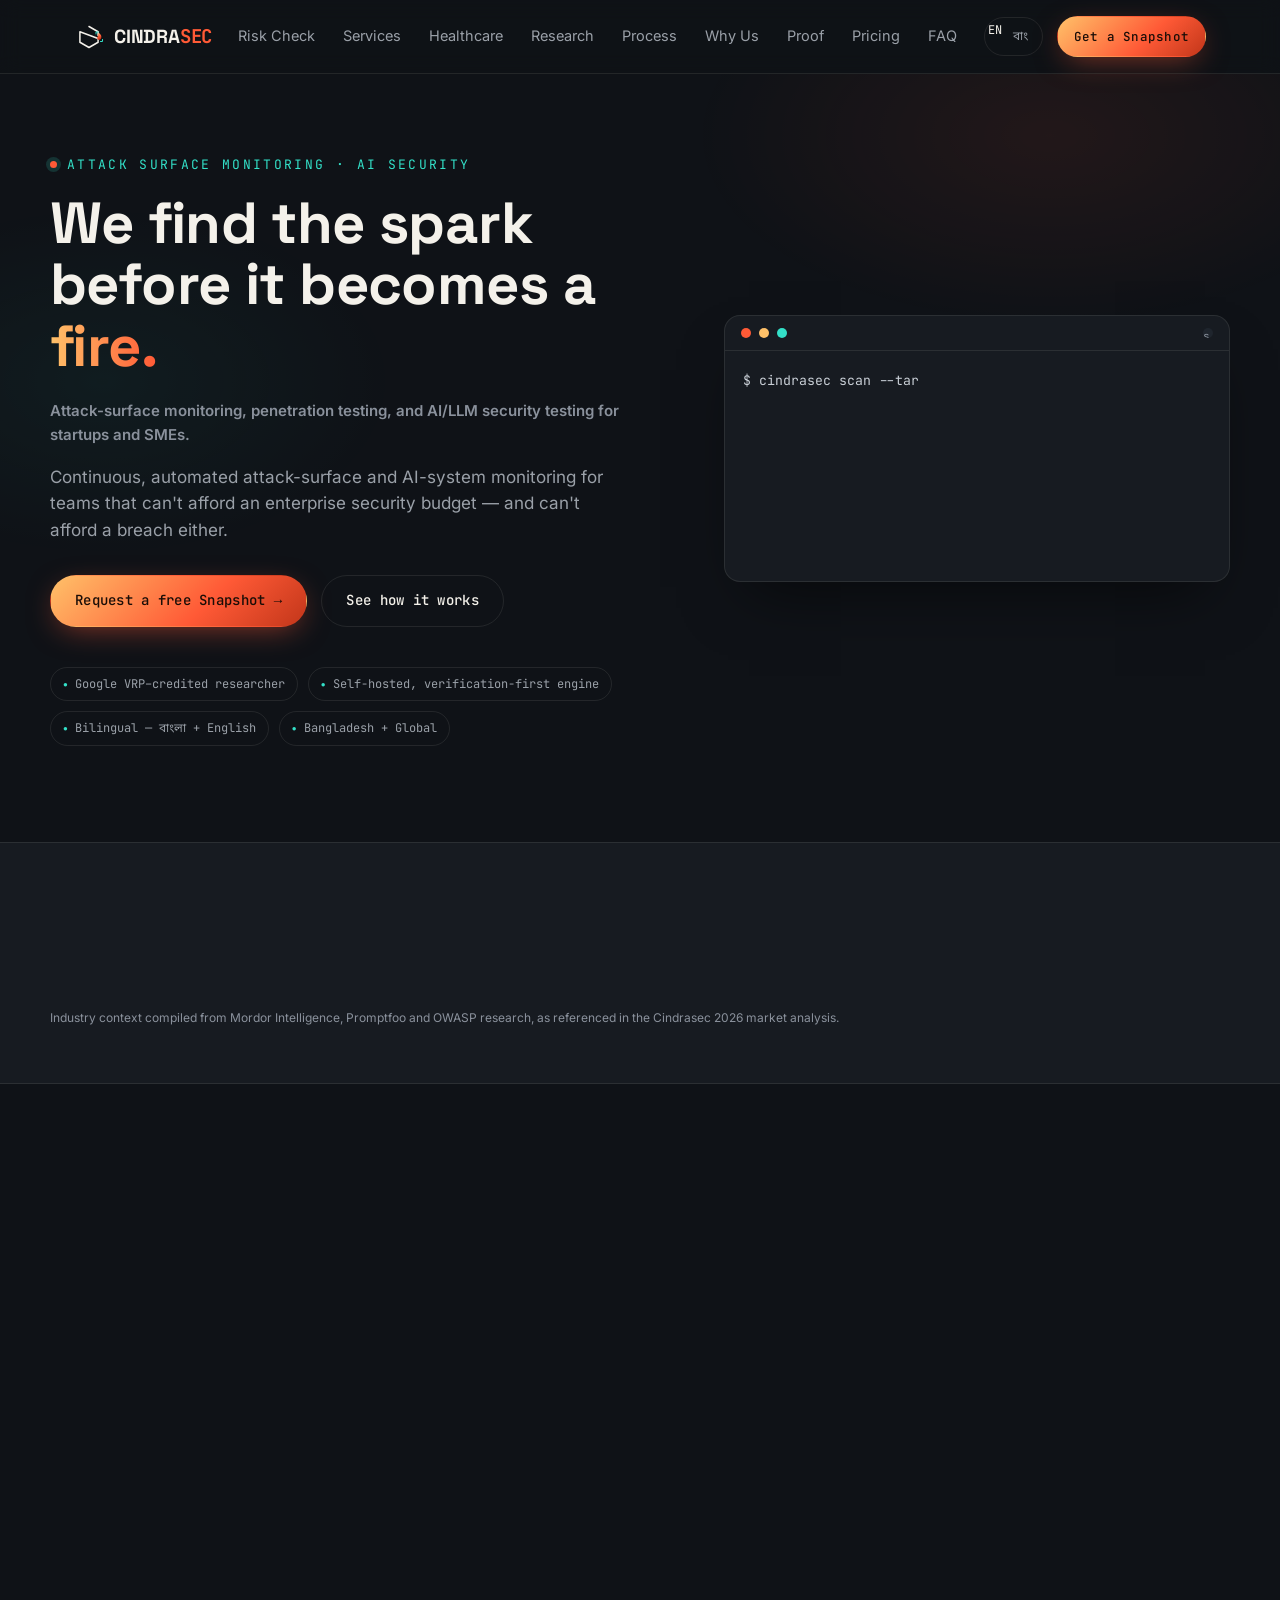
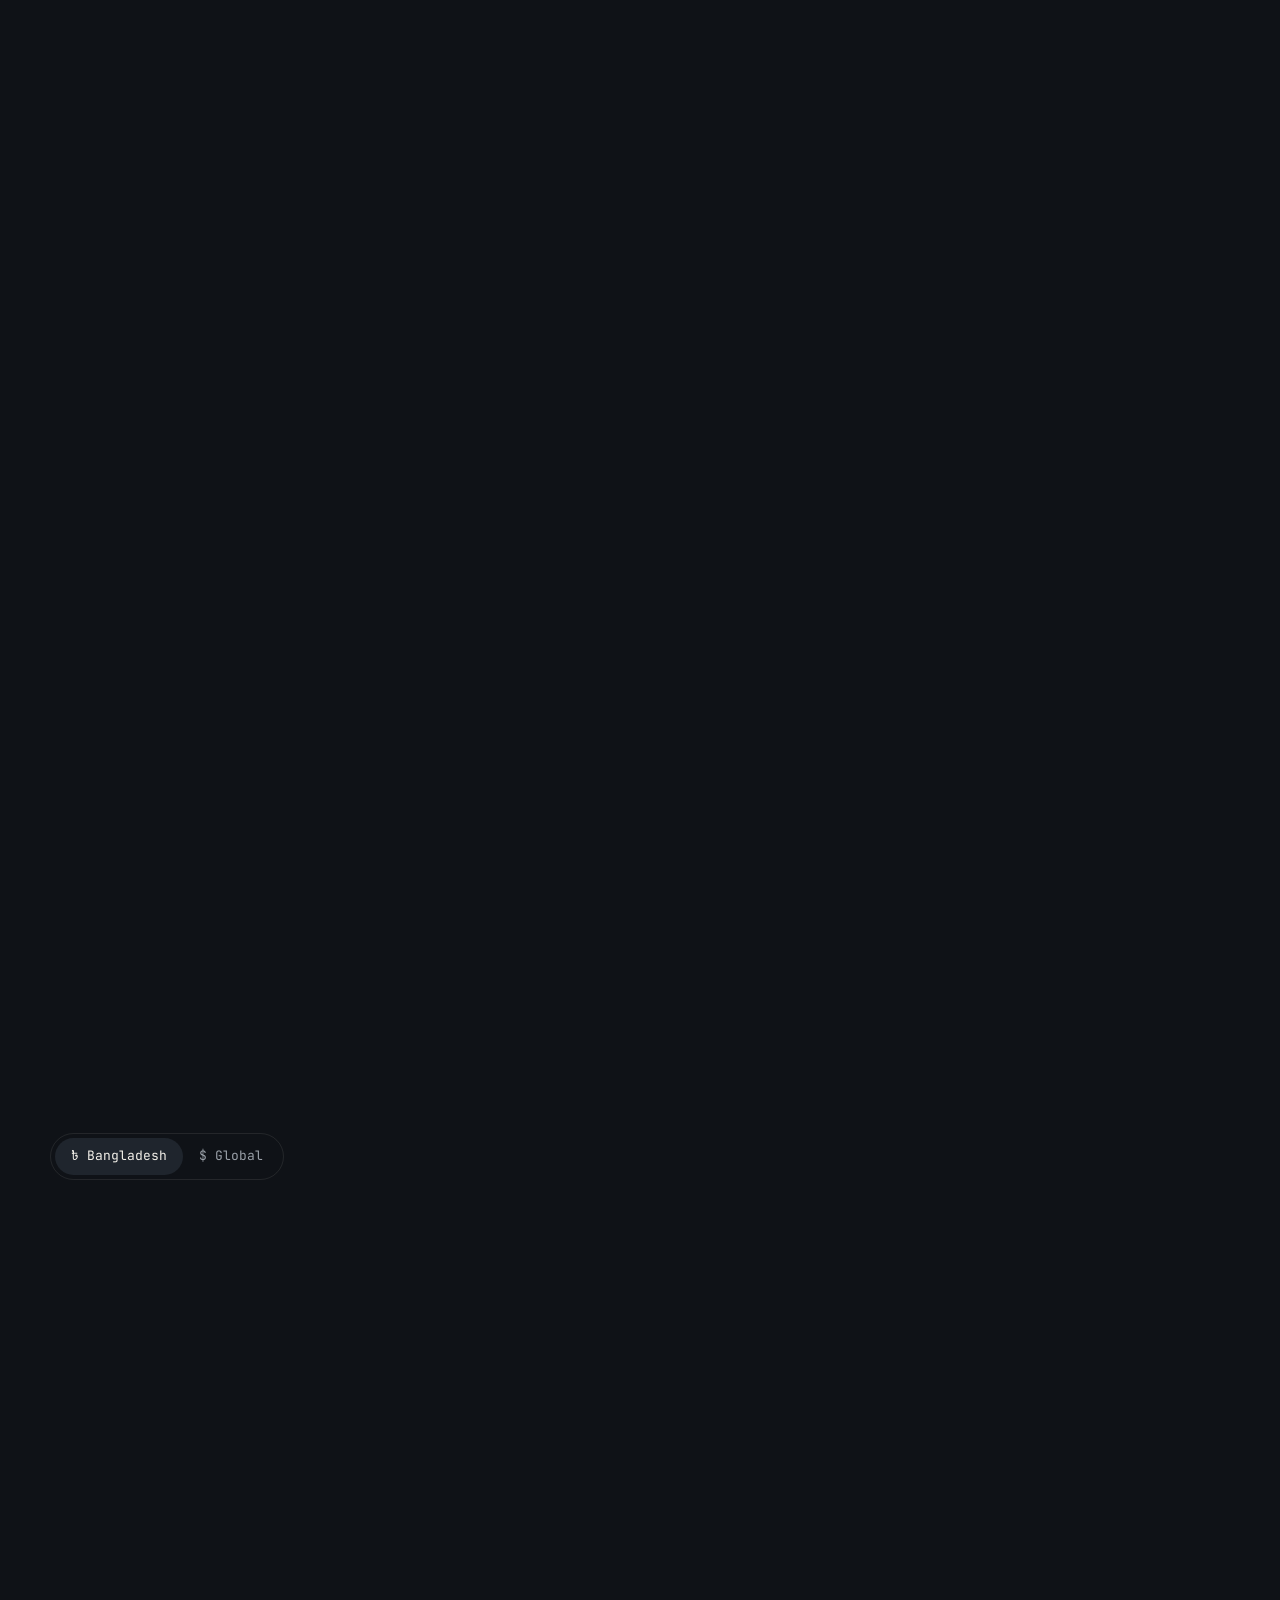
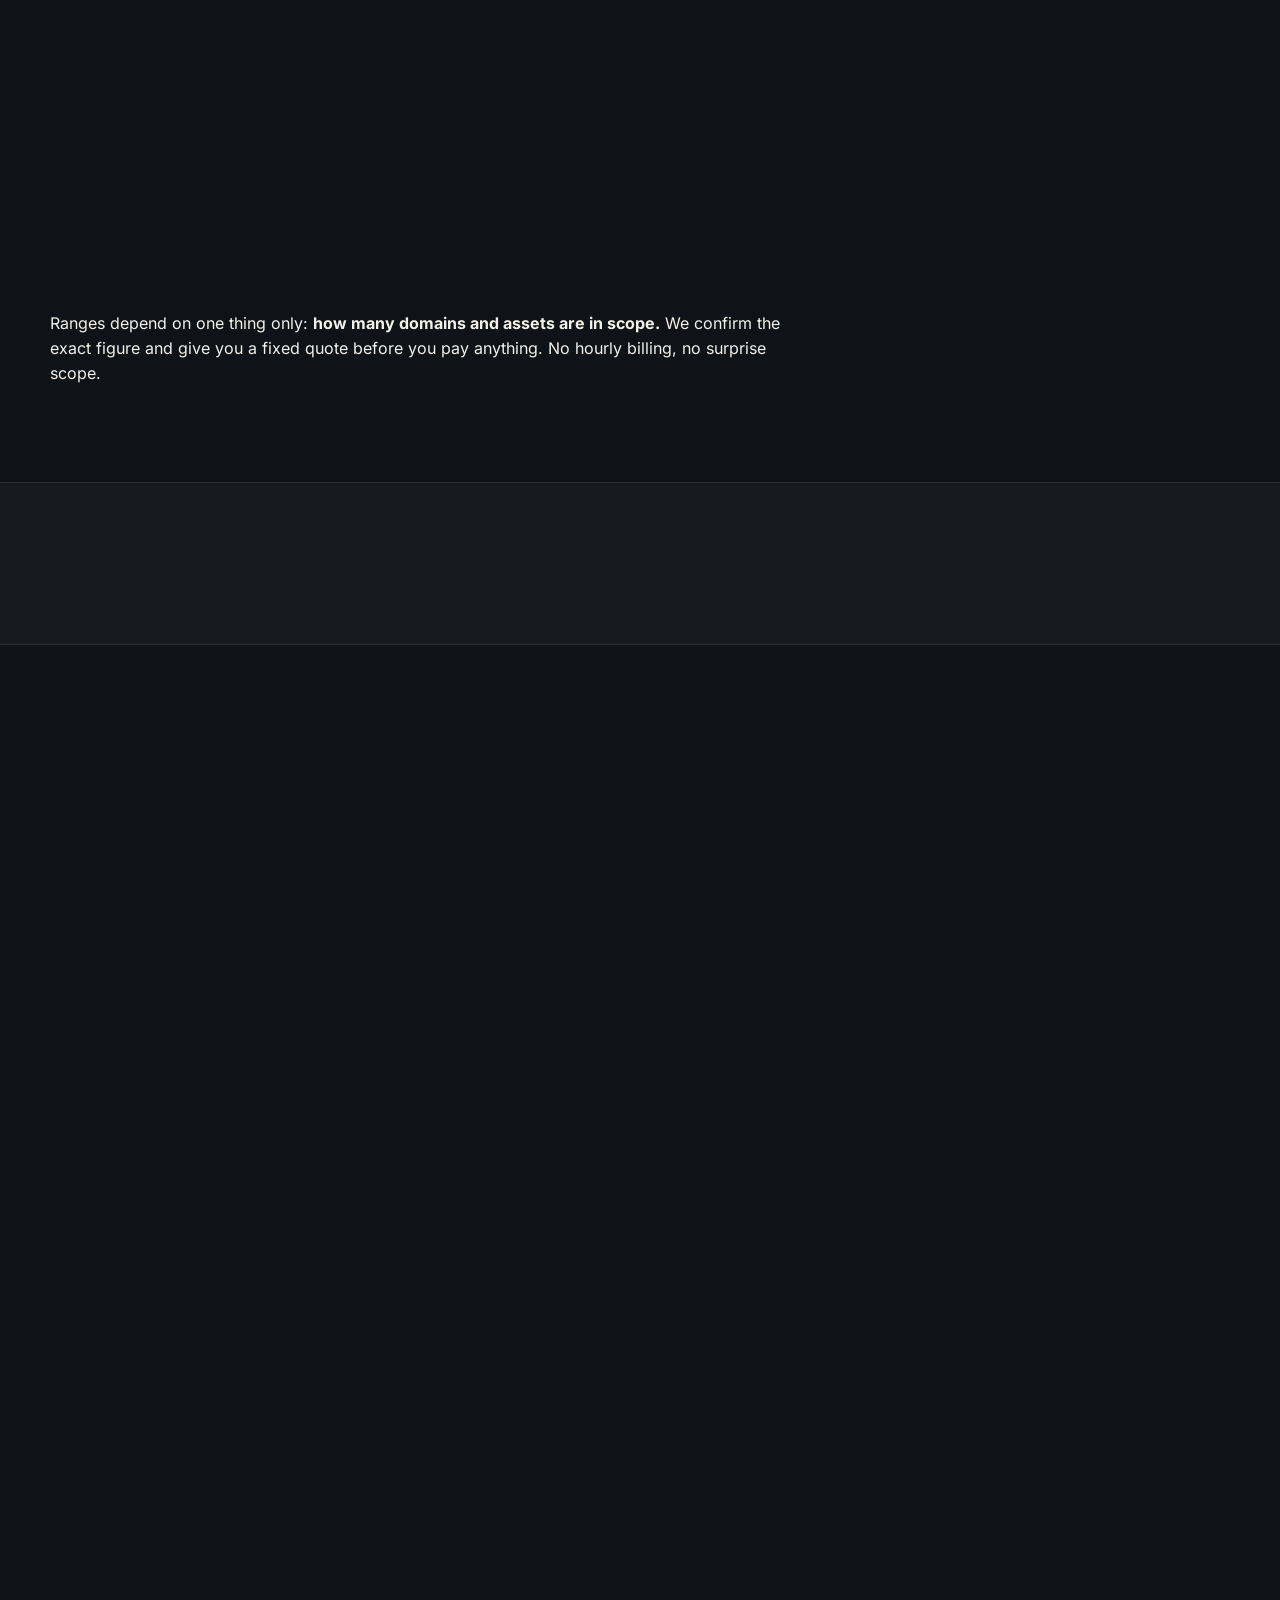
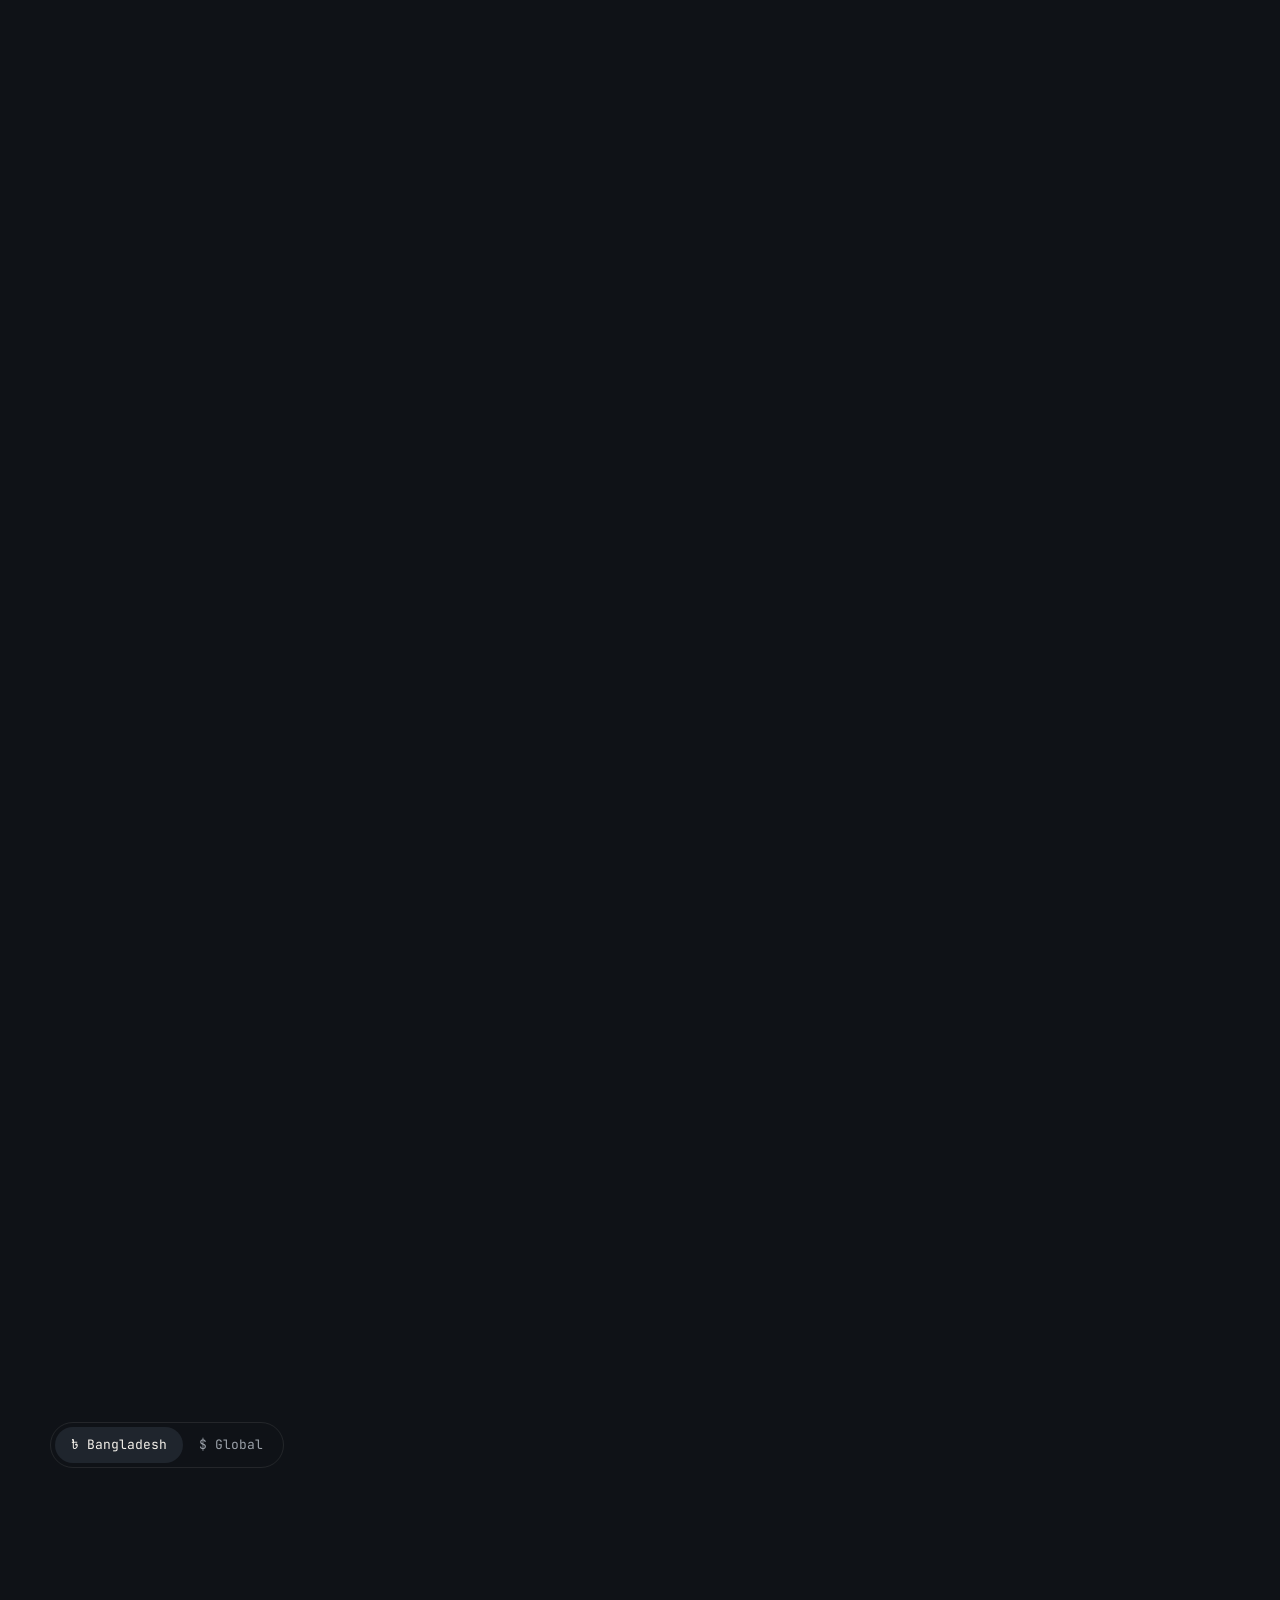
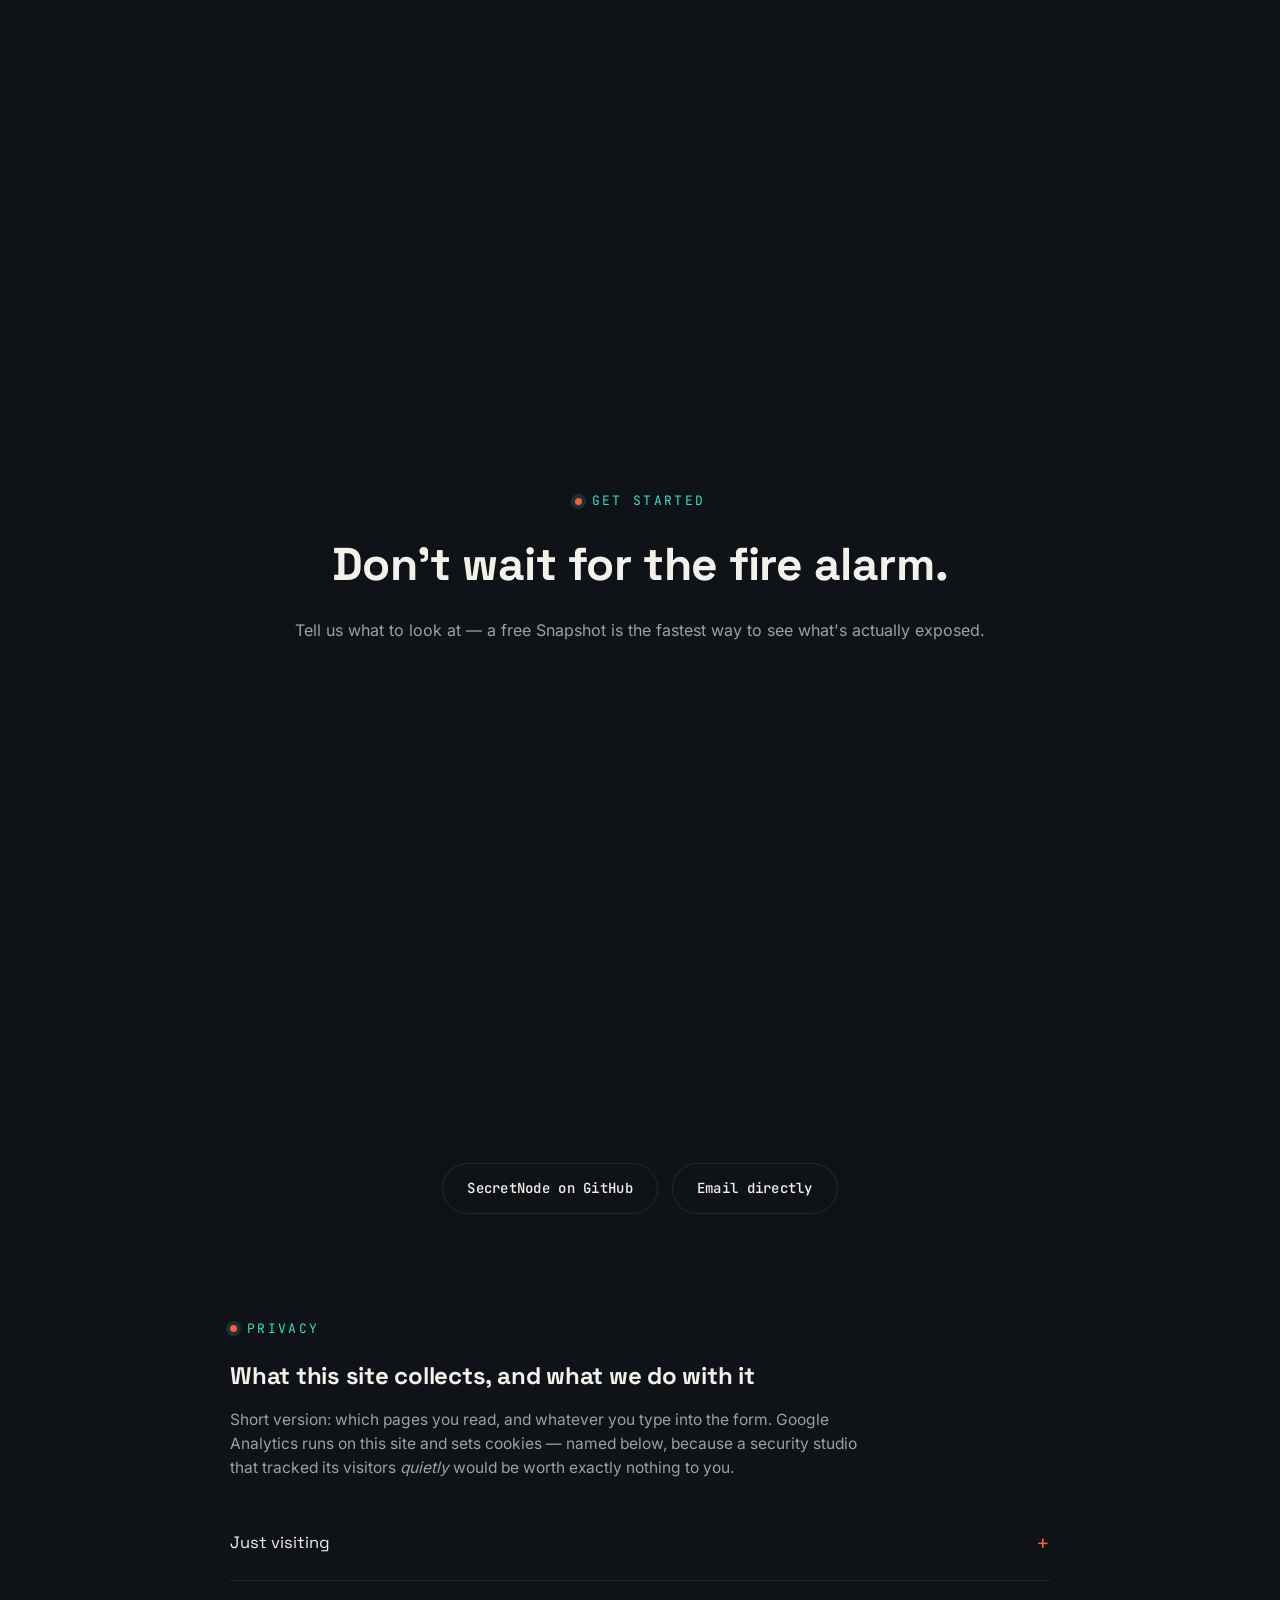
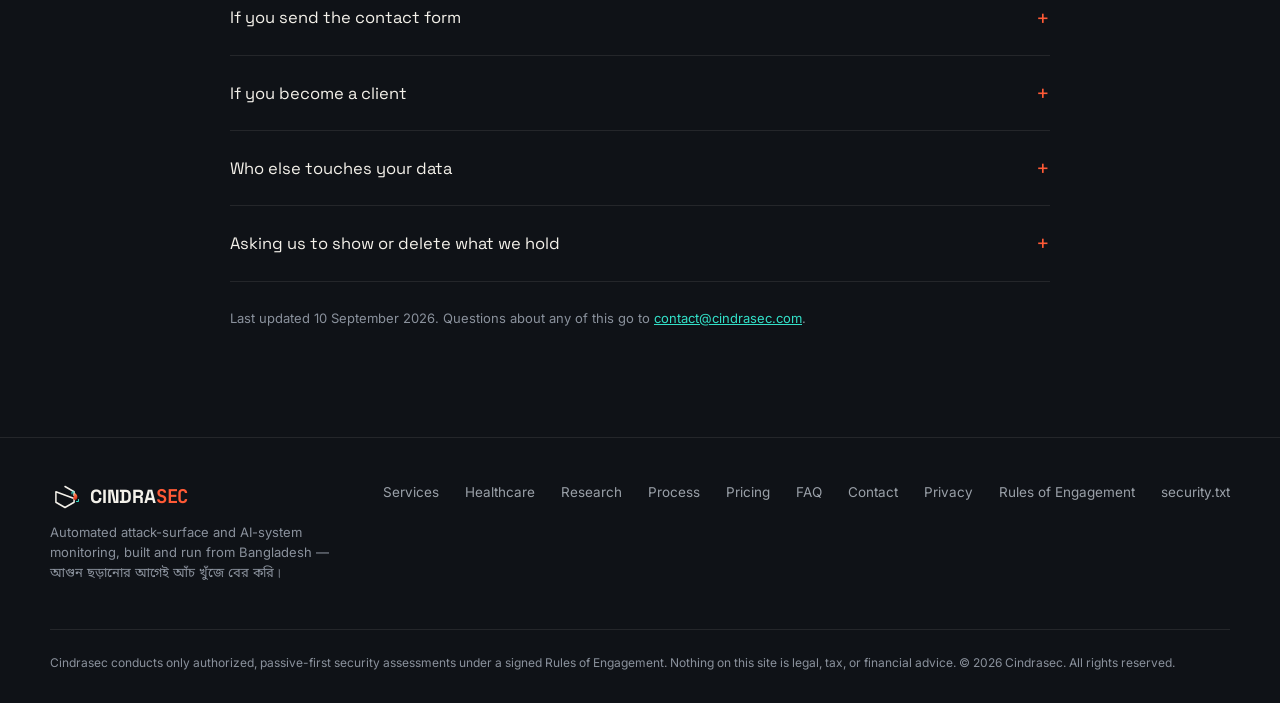
==== commit 56c12c0a: "Google Analytics 4, and a privacy notice that matches it GA4 (G-HGJJP5FDKS) on all six page types: b" ====
--- a/index.html
+++ b/index.html
@@ -4,8 +4,14 @@
 <head>
 <meta charset="UTF-8">
 <meta name="viewport" content="width=device-width, initial-scale=1.0, viewport-fit=cover">
-<meta http-equiv="Content-Security-Policy" content="default-src 'self'; script-src 'self'; style-src 'self'; img-src 'self' data:; font-src 'self'; connect-src 'self' https://api.web3forms.com; form-action 'self'; base-uri 'self'; object-src 'none'; manifest-src 'self'; upgrade-insecure-requests">
+<meta http-equiv="Content-Security-Policy" content="default-src 'self'; script-src 'self' https://www.googletagmanager.com; style-src 'self'; img-src 'self' data: https://www.google-analytics.com https://*.google-analytics.com; font-src 'self'; connect-src 'self' https://api.web3forms.com https://www.google-analytics.com https://*.google-analytics.com https://*.analytics.google.com https://www.googletagmanager.com; form-action 'self'; base-uri 'self'; object-src 'none'; manifest-src 'self'; upgrade-insecure-requests">
 <meta name="referrer" content="strict-origin-when-cross-origin">
+<!-- Google Analytics 4. The bootstrap lives in /analytics.js rather than inline
+     because script-src is 'self' with no 'unsafe-inline' and there is no server
+     here to mint a nonce — an inline block would be refused and the tag would
+     collect nothing while appearing installed. -->
+<script async src="https://www.googletagmanager.com/gtag/js?id=G-HGJJP5FDKS"></script>
+<script src="/analytics.js" defer></script>
 <title>Cindrasec — Attack Surface &amp; AI/LLM Security Monitoring</title>
 <meta name="description" content="Automated attack-surface & AI/LLM security monitoring for founders & SMEs — Bangladesh & worldwide. Verification-first, authorized-only. First Snapshot free.">
 <meta name="keywords" content="attack surface management, AI security, LLM security, MCP security, agentic AI security, penetration testing, prompt injection, exposed secrets, security monitoring, Bangladesh, cybersecurity for startups">
@@ -468,7 +474,7 @@
         <div class="rule reveal">
           <div class="rule-num">RULE 02</div>
           <h3>Your data stays minimal and mortal</h3>
-          <p>Scan data lives on self-hosted infrastructure, encrypted at rest, kept only as long as the engagement needs it — and deleted on request. No third-party analytics, no trackers, no cookies on this site either.</p>
+          <p>Scan data lives on self-hosted infrastructure, encrypted at rest, kept only as long as the engagement needs it — and deleted on request. This site itself runs Google Analytics; what it collects is set out in full under <a href="#privacy">Privacy</a>.</p>
         </div>
         <div class="rule reveal">
           <div class="rule-num">RULE 03</div>
@@ -800,11 +806,11 @@
     <div class="wrap">
       <div class="eyebrow">Privacy</div>
       <h2>What this site collects, and what we do with it</h2>
-      <p class="privacy-lead">Short version: nothing, unless you send the form. A security studio that quietly tracked its visitors would be worth exactly nothing to you.</p>
+      <p class="privacy-lead">Short version: which pages you read, and whatever you type into the form. Google Analytics runs on this site and sets cookies — named below, because a security studio that tracked its visitors <em>quietly</em> would be worth exactly nothing to you.</p>
 
       <details>
         <summary>Just visiting</summary>
-        <p>No cookies, no analytics, no tracking pixels, no fingerprinting, and nothing written to browser storage. Fonts are served from this domain, so no font CDN sees your visit either. The exposure estimator scores entirely inside your browser — your answers are never transmitted, to us or to anyone. The only file cached on your device is the page itself, so it works offline.</p>
+        <p>Google Analytics 4 runs on every page. It records which pages you view, roughly where you are (country and city, derived from an IP address Google discards rather than stores), your device and browser, and which site or search sent you. It sets cookies named <code>_ga</code> and <code>_ga_*</code> to recognise a returning browser, and writes them to browser storage. No tracking pixels beyond that, and no fingerprinting. Fonts are served from this domain, so no font CDN sees your visit. The exposure estimator still scores entirely inside your browser — your answers are never transmitted, to us or to anyone, including Google. To opt out, use your browser's tracking protection or an ad blocker; both stop it, and nothing on this site breaks when you do.</p>
       </details>
 
       <details>
@@ -819,7 +825,7 @@
 
       <details>
         <summary>Who else touches your data</summary>
-        <p>Two services, both named: Web3Forms delivers the contact form, and GitHub Pages hosts this site and therefore sees the usual web-server request logs. That is the complete list. This page makes exactly one cross-origin request in its entire lifetime, and only when you press Send.</p>
+        <p>Four, all named: <b>Google Analytics</b> receives the page views described above; <b>Web3Forms</b> delivers the contact form; <b>GitHub Pages</b> hosts this site and sees the usual web-server request logs; and <b>Cloudflare</b> sits in front of it as CDN and sees the same requests in transit. That is the complete list. Google is the only one of the four that receives anything before you interact with the page.</p>
       </details>
 
       <details>
@@ -827,7 +833,7 @@
         <p>Email contact@cindrasec.com and ask. We will tell you what we hold about you, correct it, or delete it — within 30 days, and usually the same week. You do not need to give a reason, and you can withdraw an authorization to test in writing at any moment, at which point testing stops immediately.</p>
       </details>
 
-      <p class="privacy-foot">Last updated 31 July 2026. Questions about any of this go to <a href="mailto:contact@cindrasec.com">contact@cindrasec.com</a>.</p>
+      <p class="privacy-foot">Last updated 10 September 2026. Questions about any of this go to <a href="mailto:contact@cindrasec.com">contact@cindrasec.com</a>.</p>
     </div>
   </section>
 
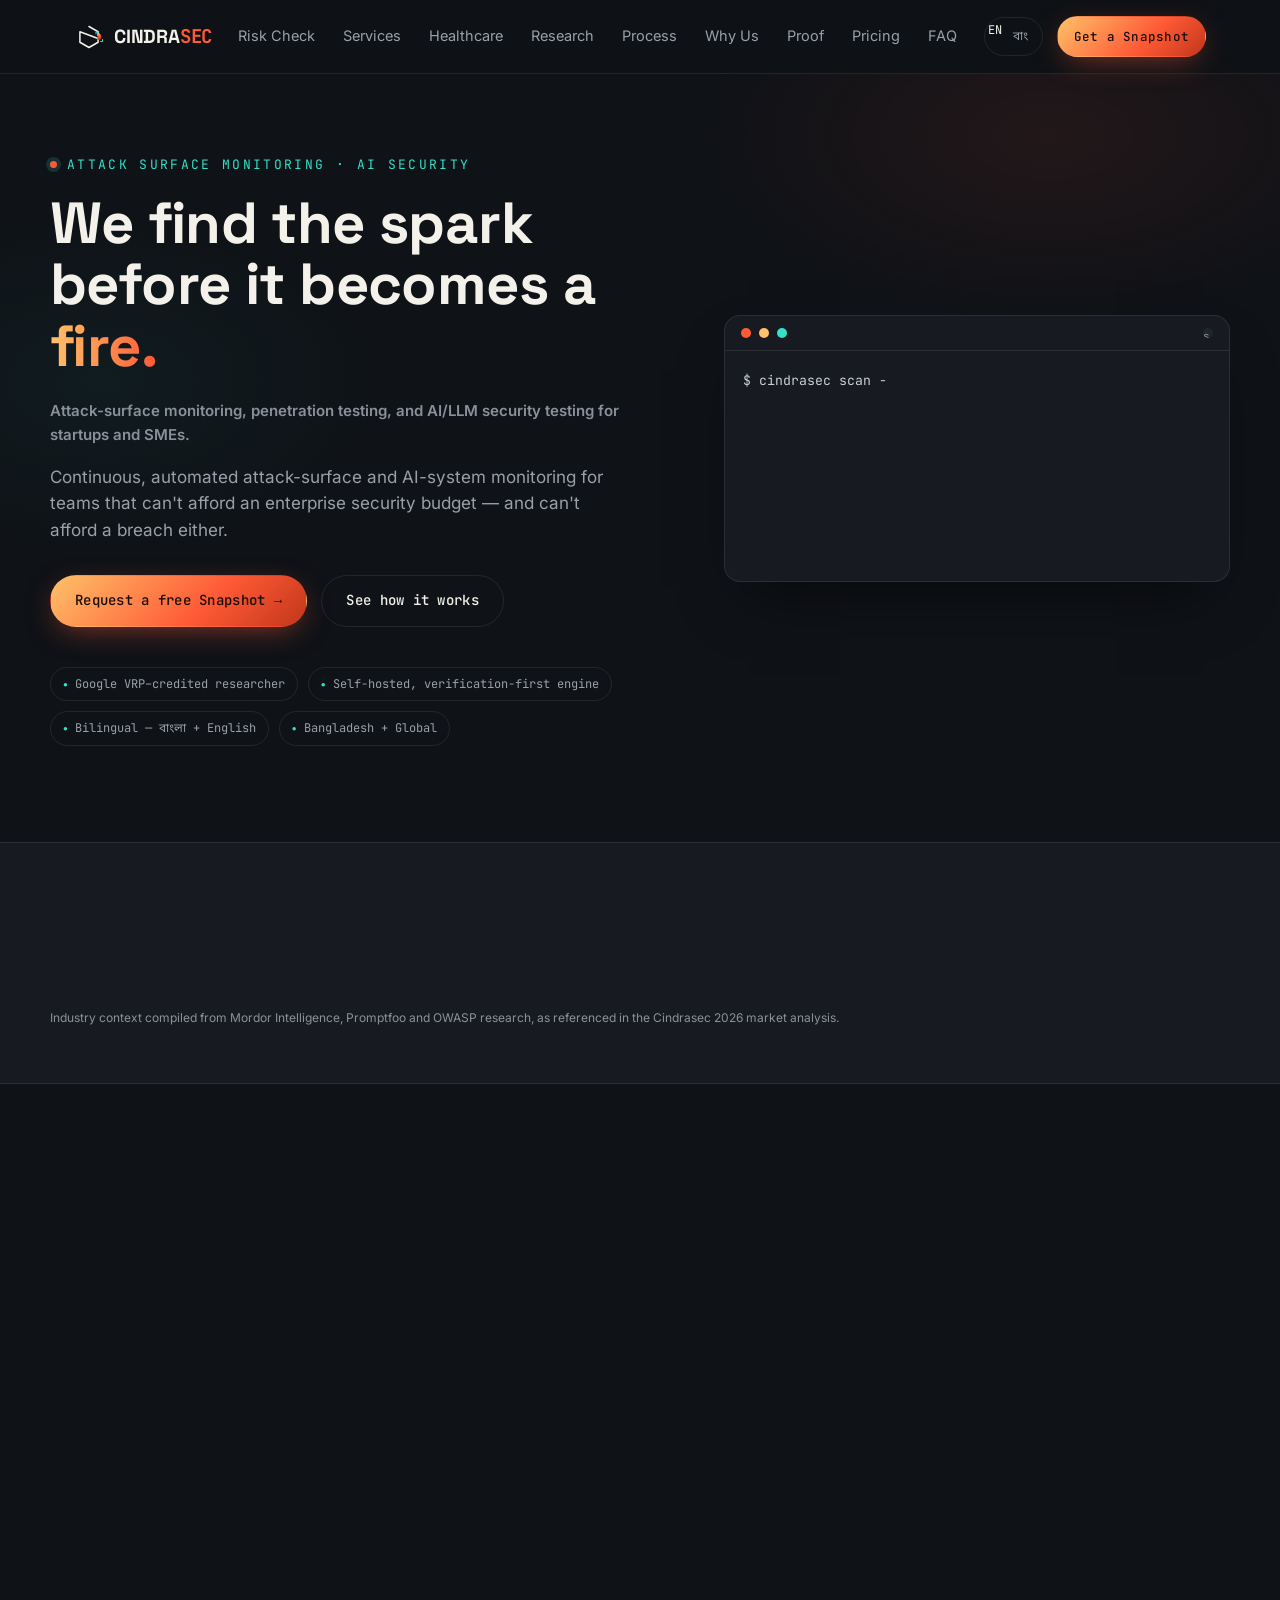
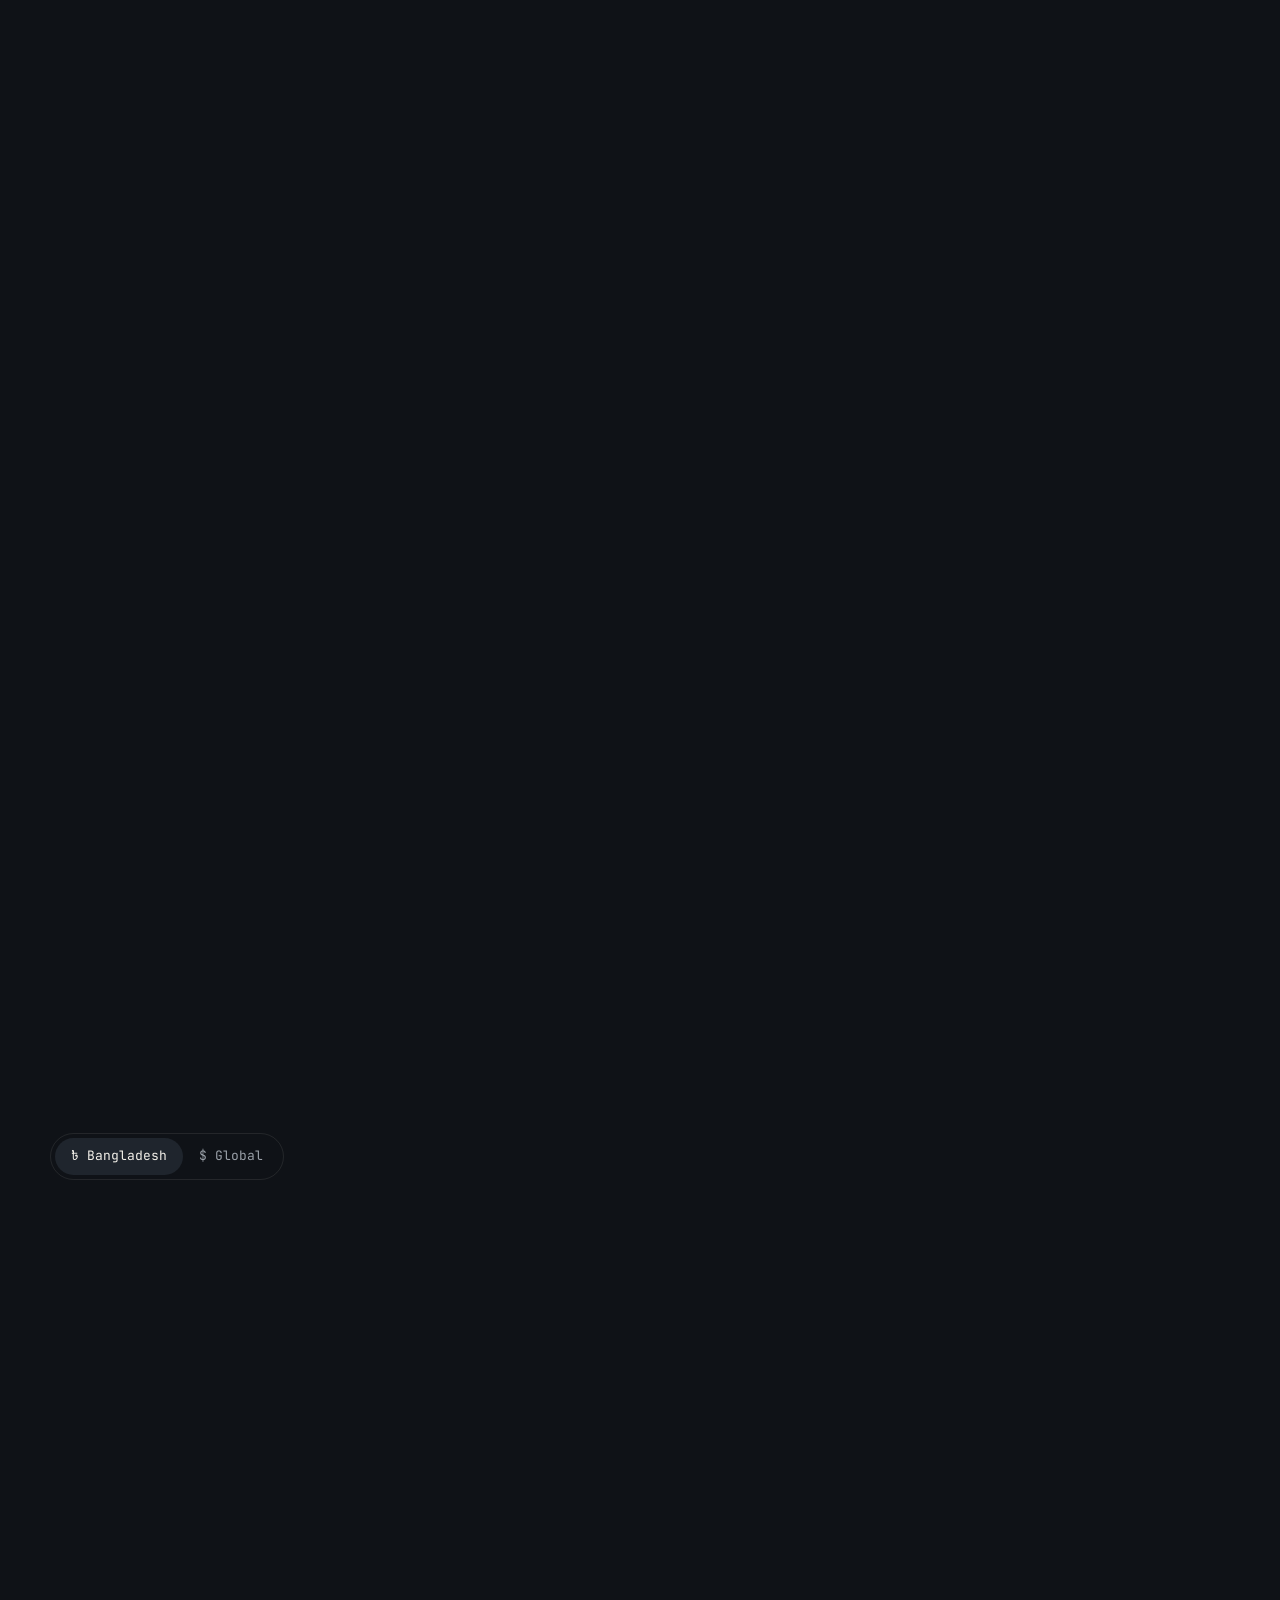
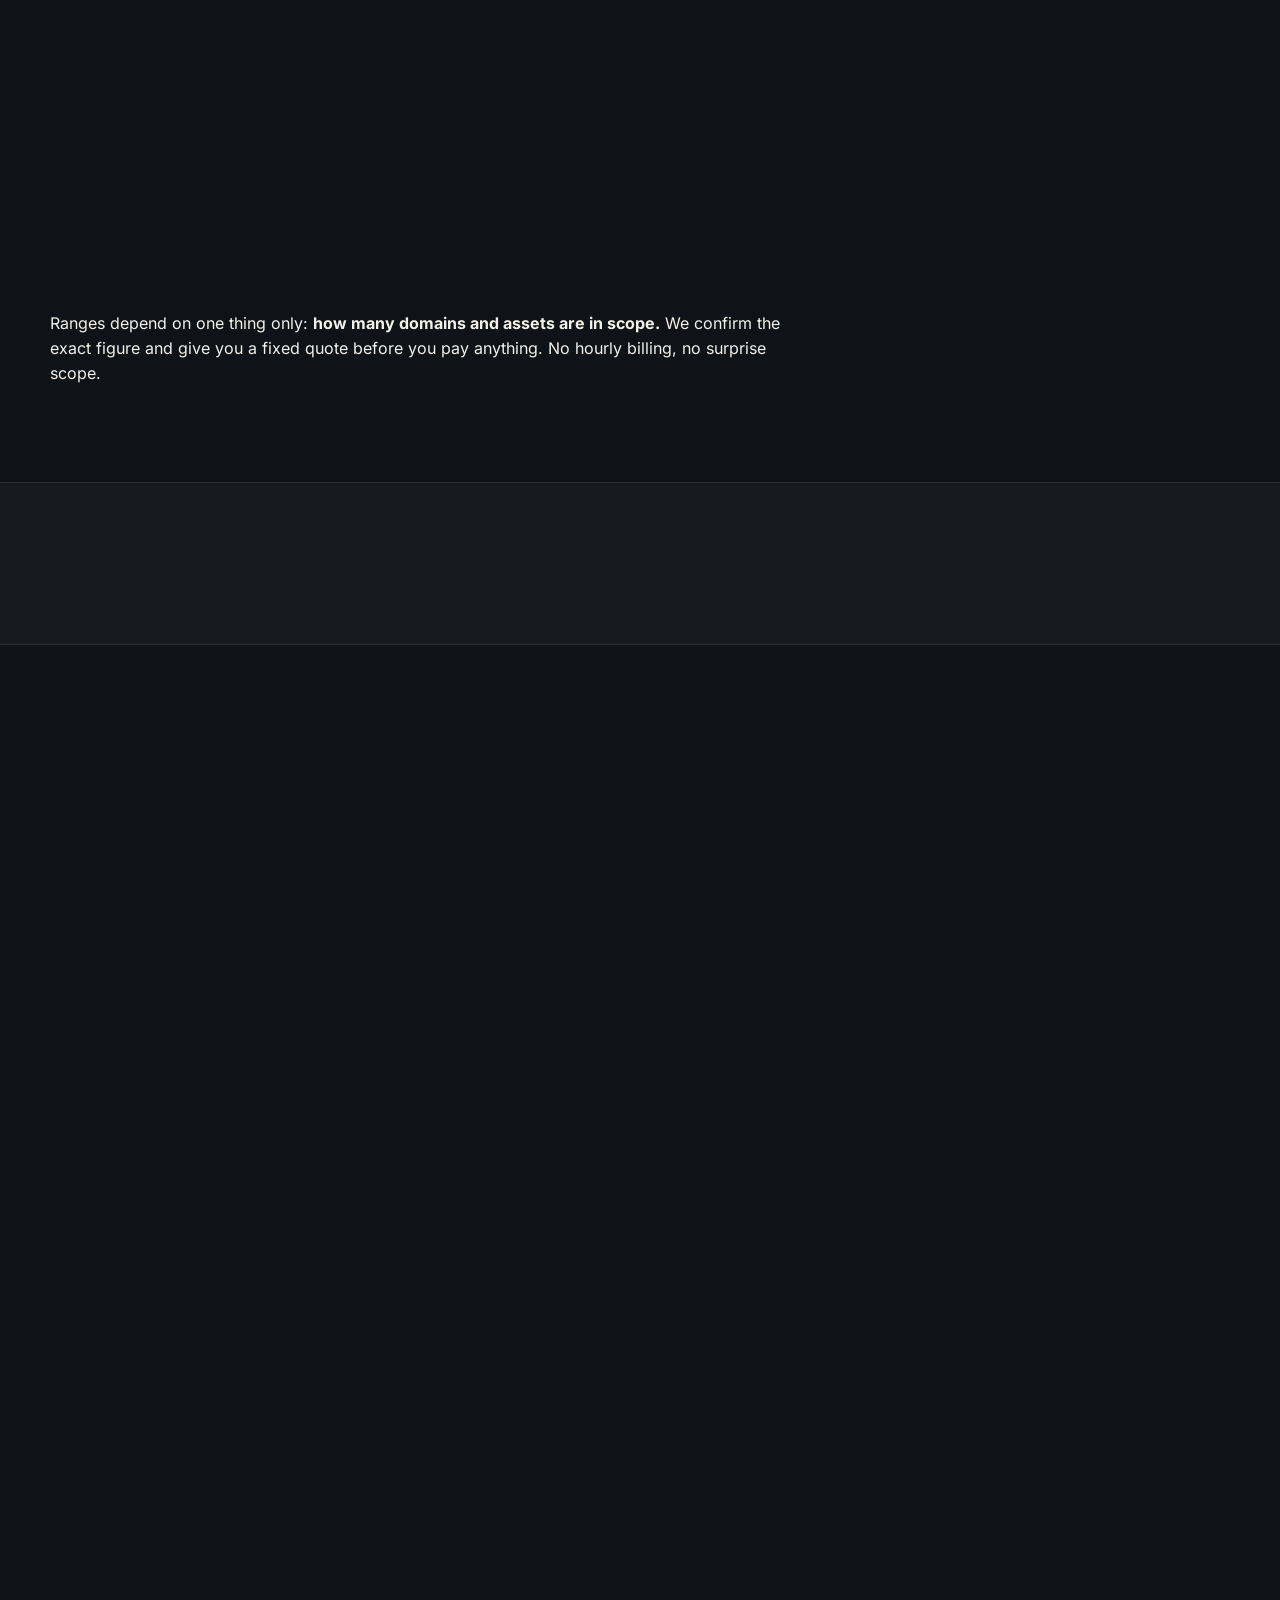
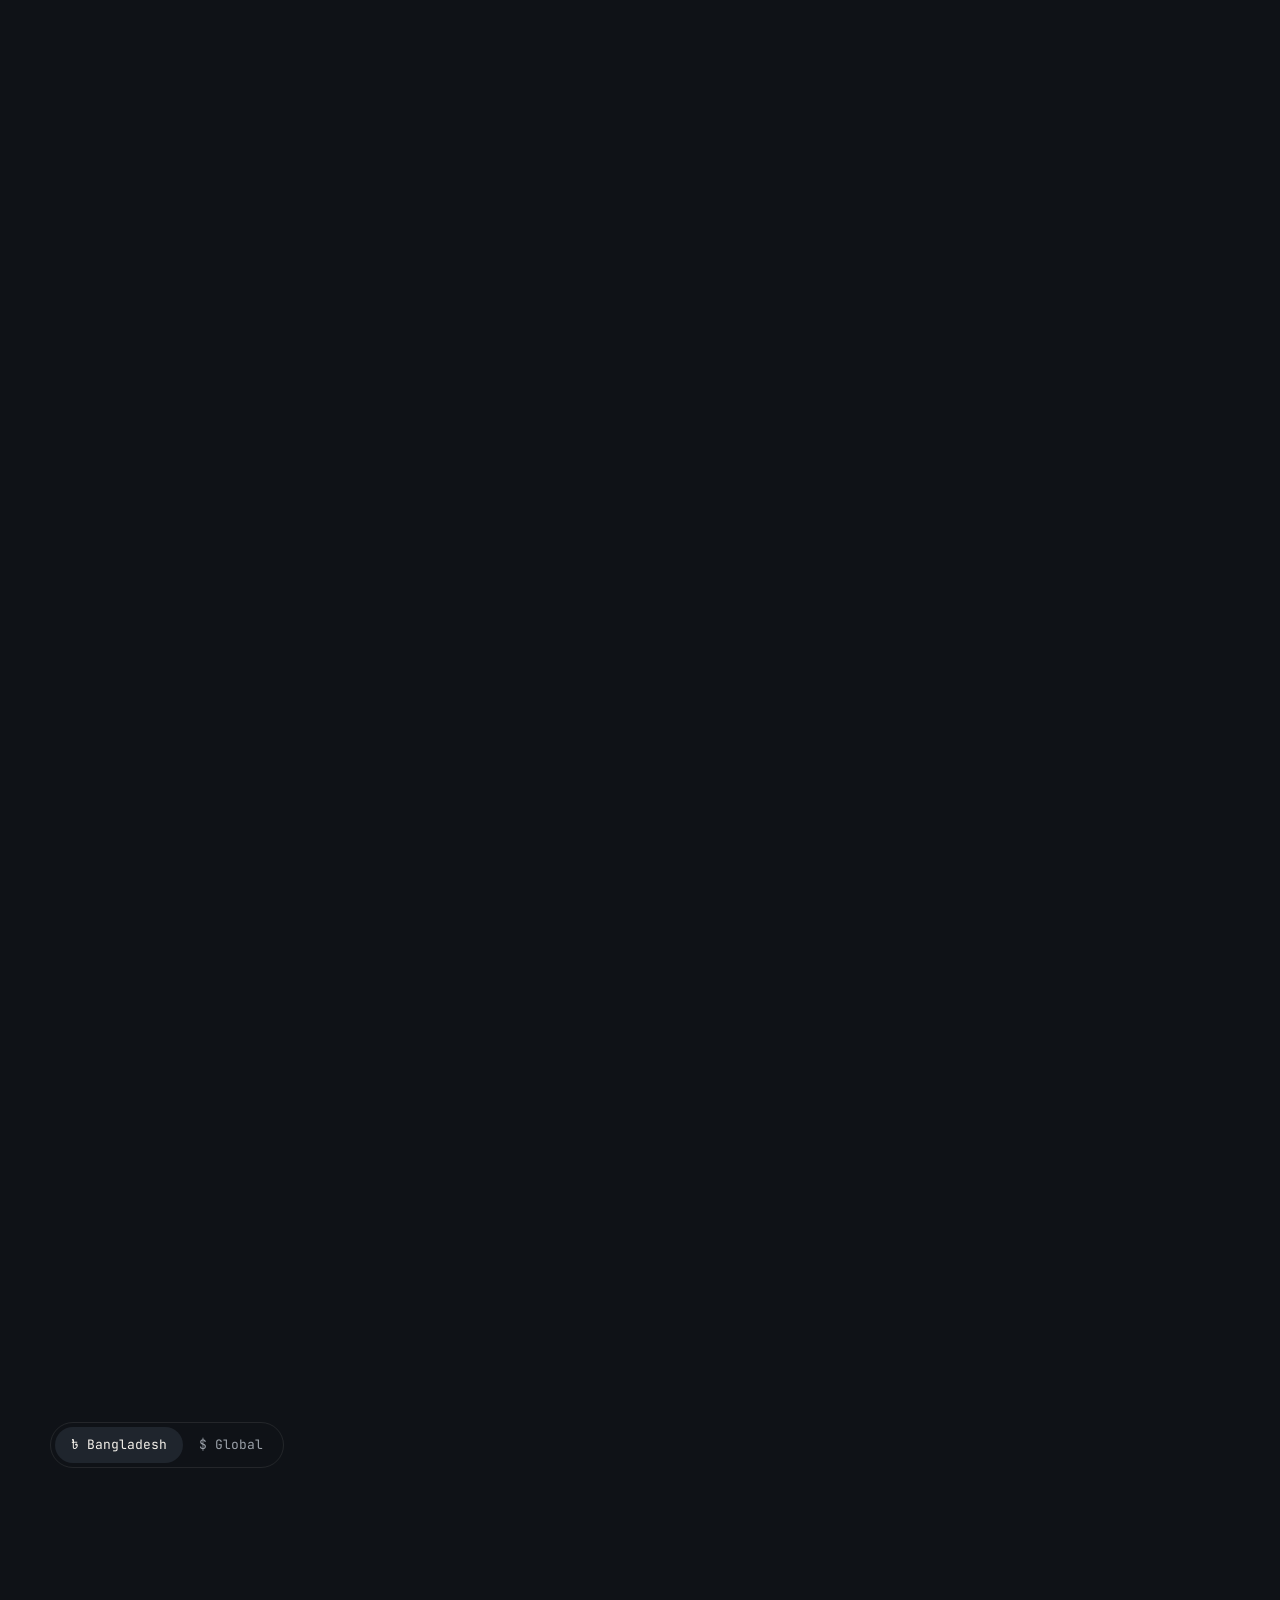
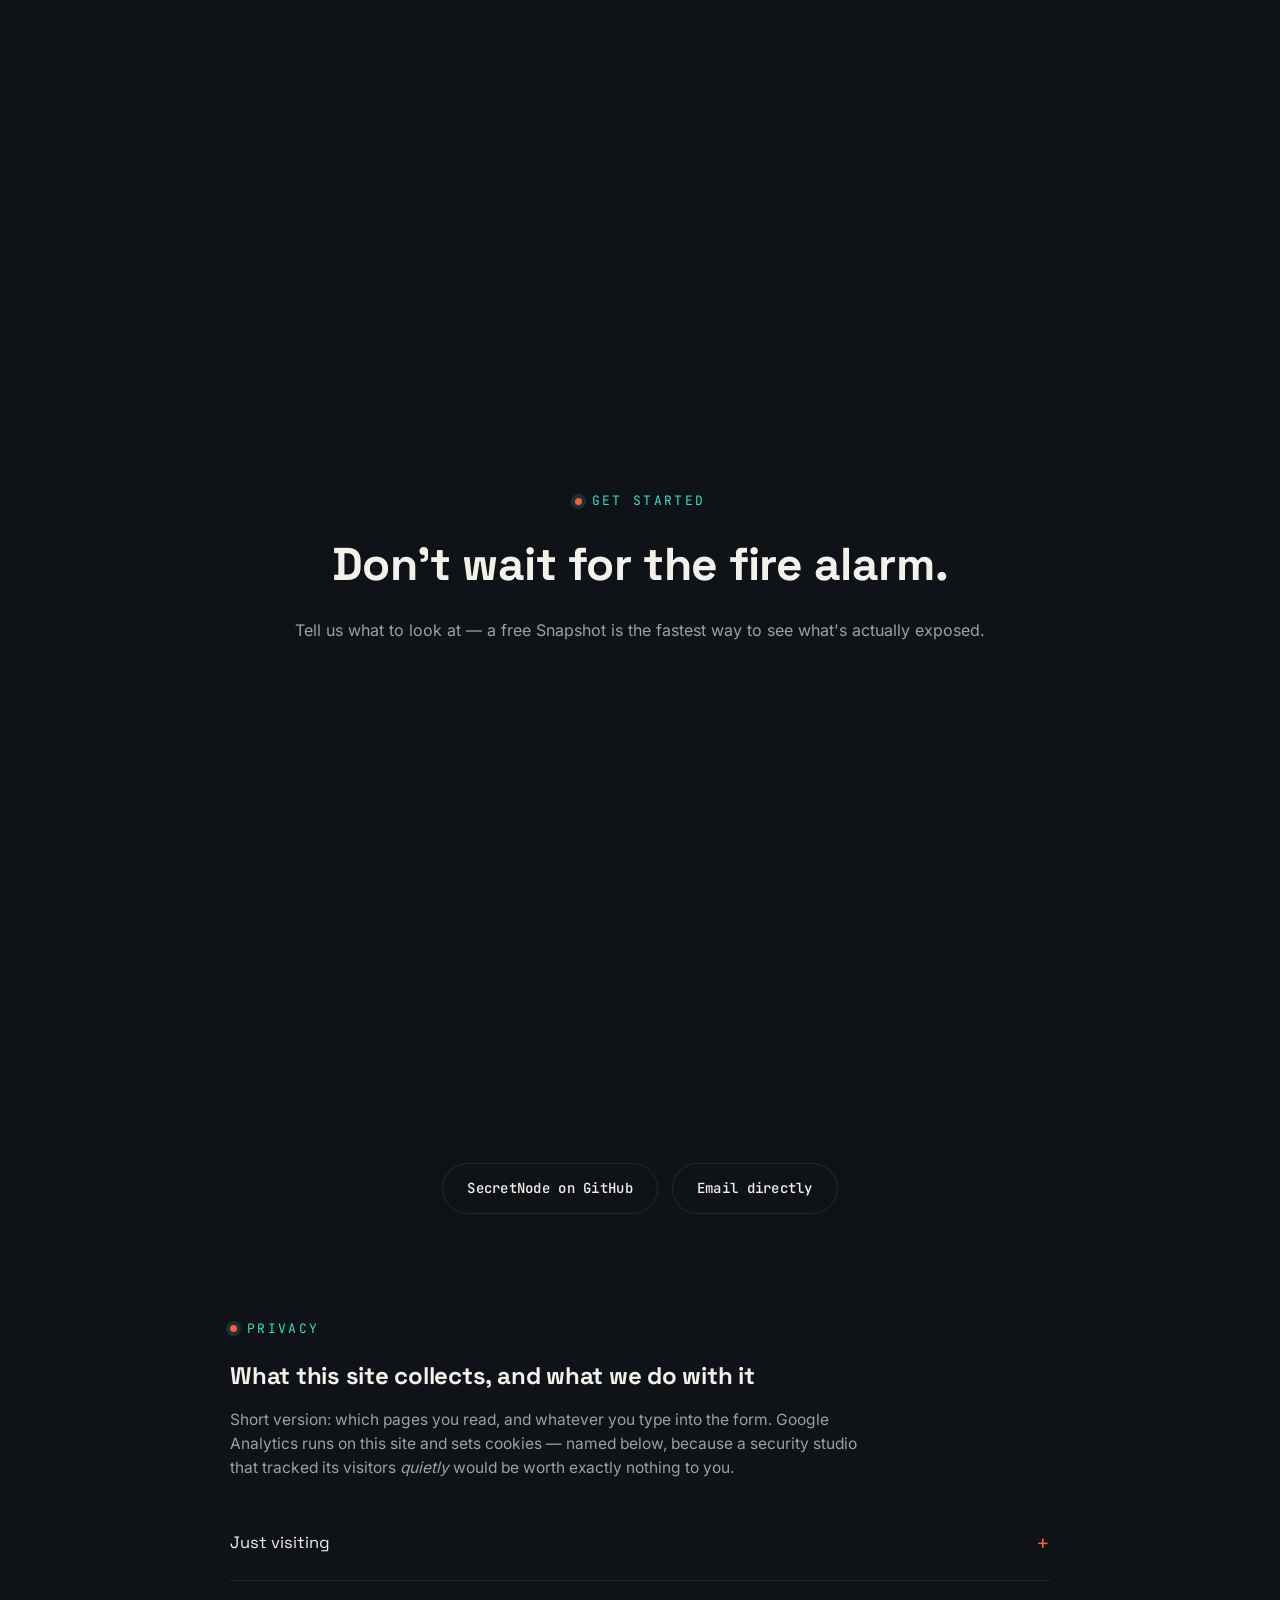
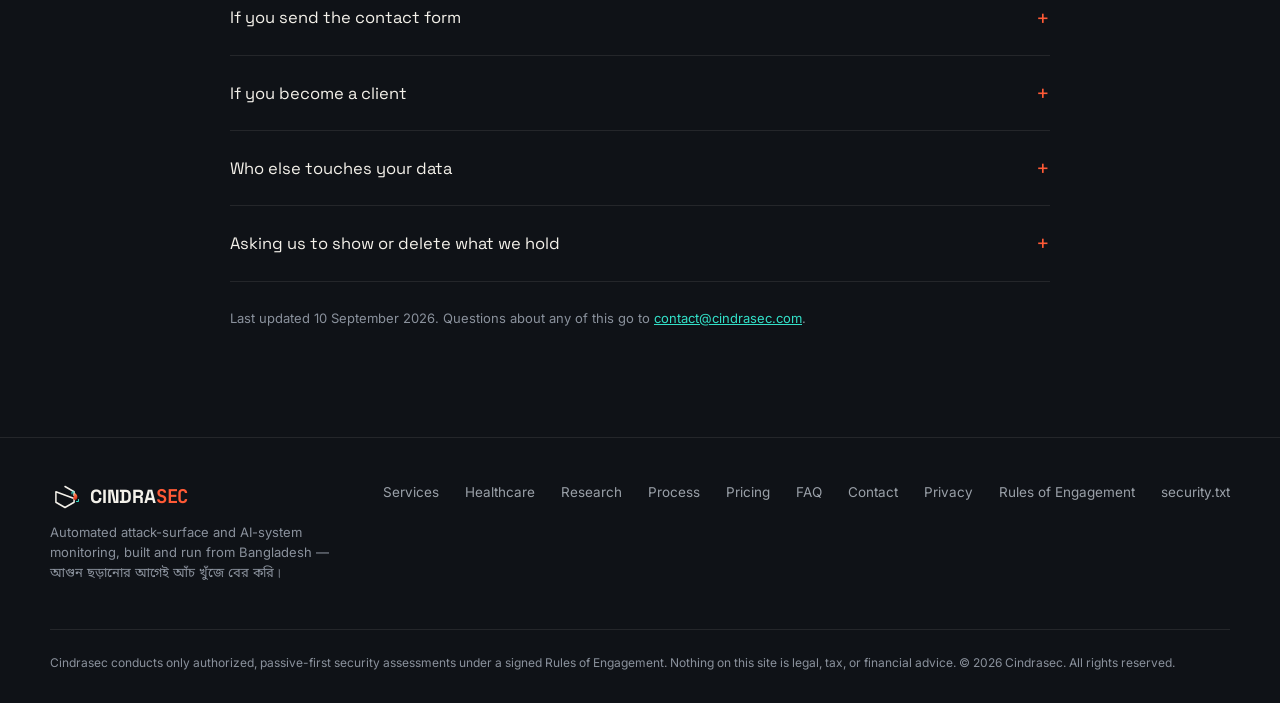
==== commit f0a3be58: "Point analytics at the new GA4 property and record form submissions Swaps the measurement ID from G-" ====
--- a/index.html
+++ b/index.html
@@ -10,7 +10,7 @@
      because script-src is 'self' with no 'unsafe-inline' and there is no server
      here to mint a nonce — an inline block would be refused and the tag would
      collect nothing while appearing installed. -->
-<script async src="https://www.googletagmanager.com/gtag/js?id=G-HGJJP5FDKS"></script>
+<script async src="https://www.googletagmanager.com/gtag/js?id=G-9B4D7PCBEJ"></script>
 <script src="/analytics.js" defer></script>
 <title>Cindrasec — Attack Surface &amp; AI/LLM Security Monitoring</title>
 <meta name="description" content="Automated attack-surface & AI/LLM security monitoring for founders & SMEs — Bangladesh & worldwide. Verification-first, authorized-only. First Snapshot free.">
@@ -810,7 +810,7 @@
 
       <details>
         <summary>Just visiting</summary>
-        <p>Google Analytics 4 runs on every page. It records which pages you view, roughly where you are (country and city, derived from an IP address Google discards rather than stores), your device and browser, and which site or search sent you. It sets cookies named <code>_ga</code> and <code>_ga_*</code> to recognise a returning browser, and writes them to browser storage. No tracking pixels beyond that, and no fingerprinting. Fonts are served from this domain, so no font CDN sees your visit. The exposure estimator still scores entirely inside your browser — your answers are never transmitted, to us or to anyone, including Google. To opt out, use your browser's tracking protection or an ad blocker; both stop it, and nothing on this site breaks when you do.</p>
+        <p>Google Analytics 4 runs on every page. It records which pages you view, roughly where you are (country and city, derived from an IP address Google discards rather than stores), your device and browser, and which site or search sent you. It sets cookies named <code>_ga</code> and <code>_ga_*</code> to recognise a returning browser, and writes them to browser storage. Submitting the enquiry form tells Google Analytics that a submission happened, and from which page, language, service and organisation type — but <em>not</em> your name, email, domain or message. Those four go only to Web3Forms and our inbox; Google never receives them. No tracking pixels beyond that, and no fingerprinting. Fonts are served from this domain, so no font CDN sees your visit. The exposure estimator still scores entirely inside your browser — your answers are never transmitted, to us or to anyone, including Google. To opt out, use your browser's tracking protection or an ad blocker; both stop it, and nothing on this site breaks when you do.</p>
       </details>
 
       <details>
@@ -825,7 +825,7 @@
 
       <details>
         <summary>Who else touches your data</summary>
-        <p>Four, all named: <b>Google Analytics</b> receives the page views described above; <b>Web3Forms</b> delivers the contact form; <b>GitHub Pages</b> hosts this site and sees the usual web-server request logs; and <b>Cloudflare</b> sits in front of it as CDN and sees the same requests in transit. That is the complete list. Google is the only one of the four that receives anything before you interact with the page.</p>
+        <p>Four, all named: <b>Google Analytics</b> receives the page views and the form-submission event described above; <b>Web3Forms</b> delivers the contact form; <b>GitHub Pages</b> hosts this site and sees the usual web-server request logs; and <b>Cloudflare</b> sits in front of it as CDN and sees the same requests in transit. That is the complete list. Google is the only one of the four that receives anything before you interact with the page.</p>
       </details>
 
       <details>
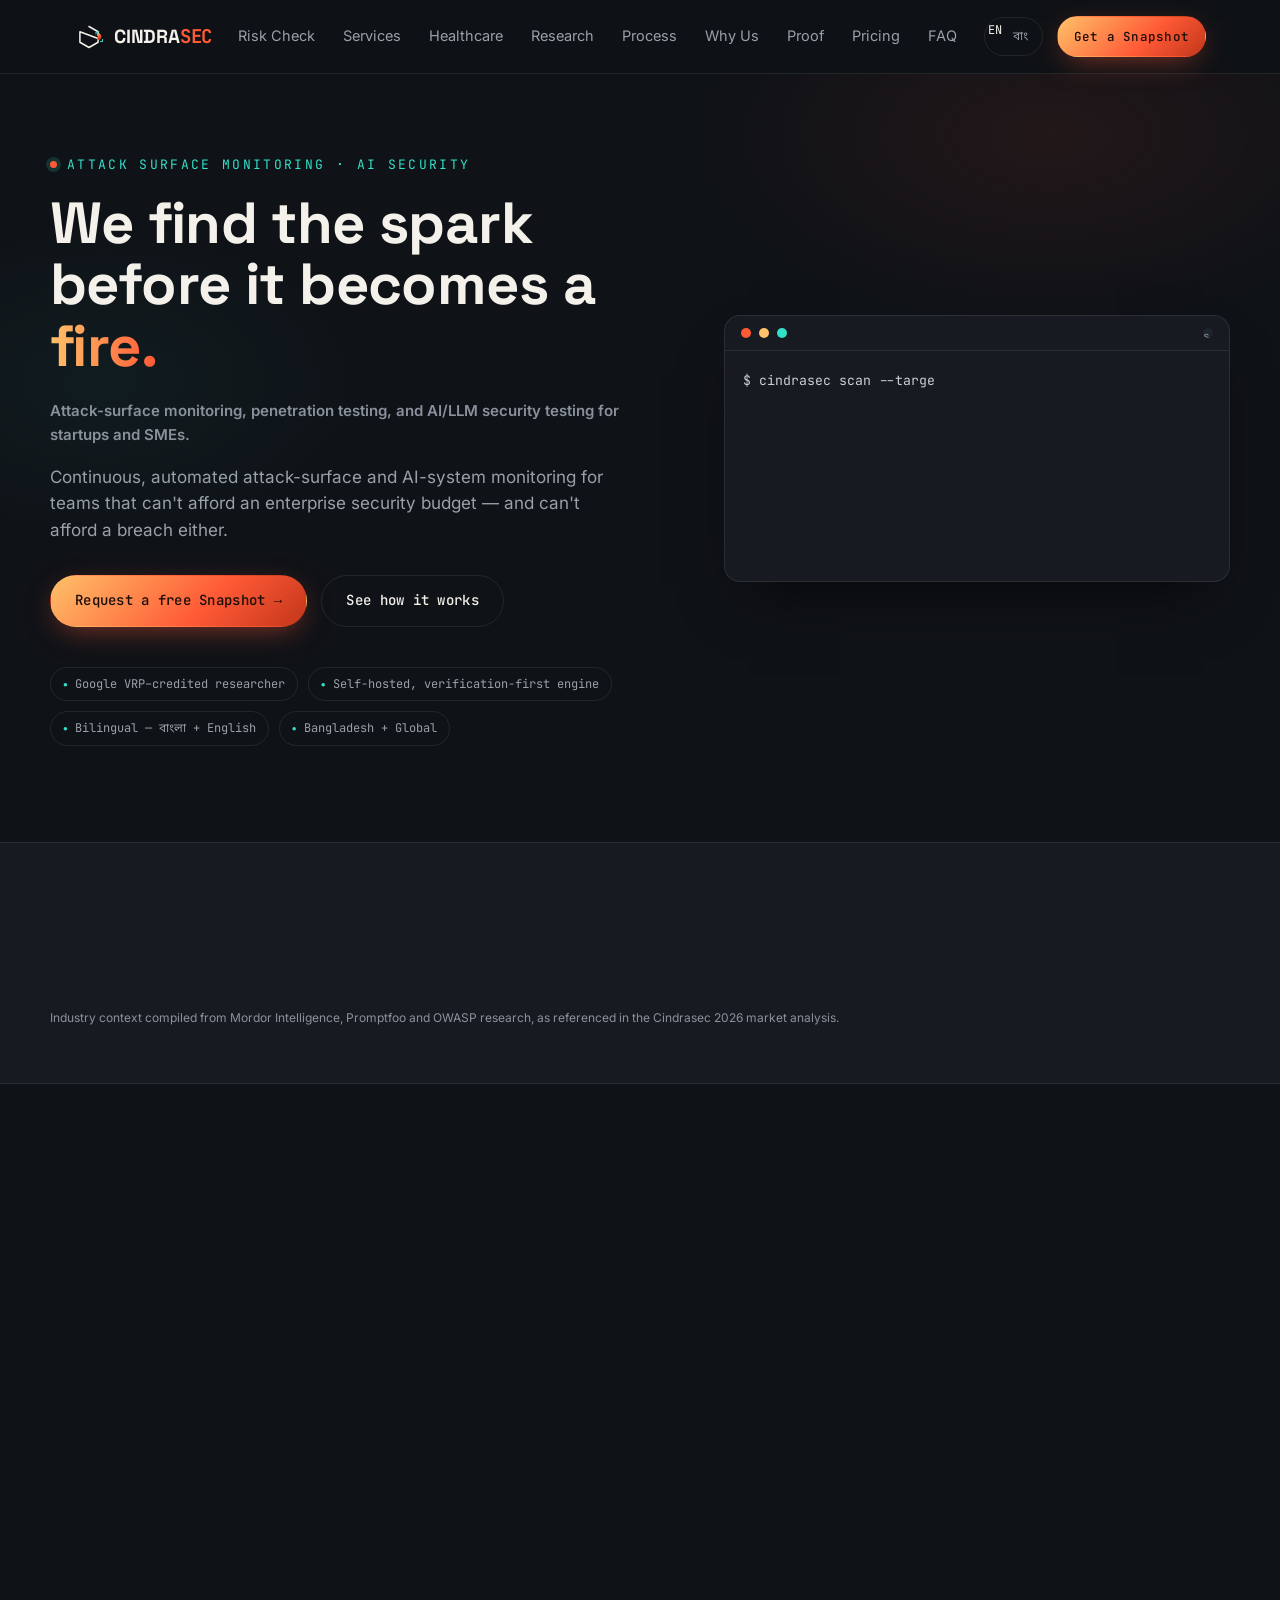
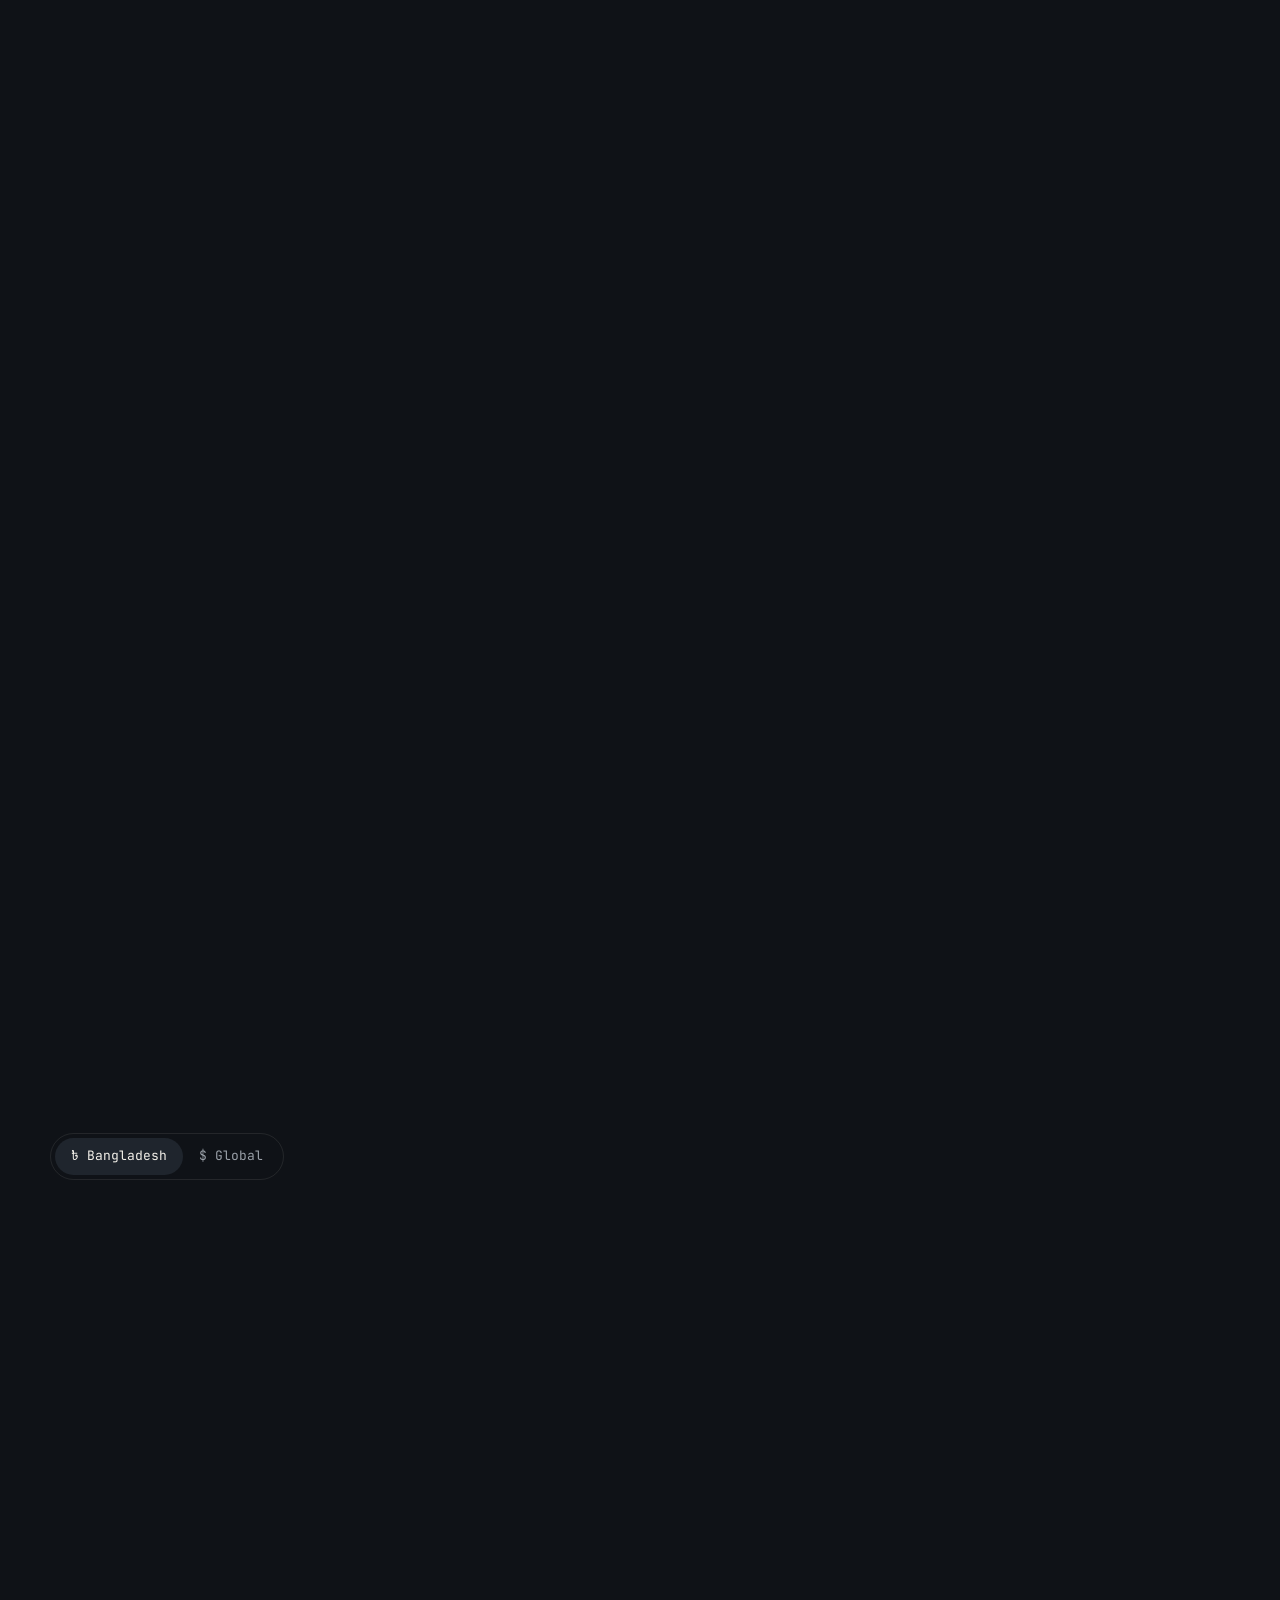
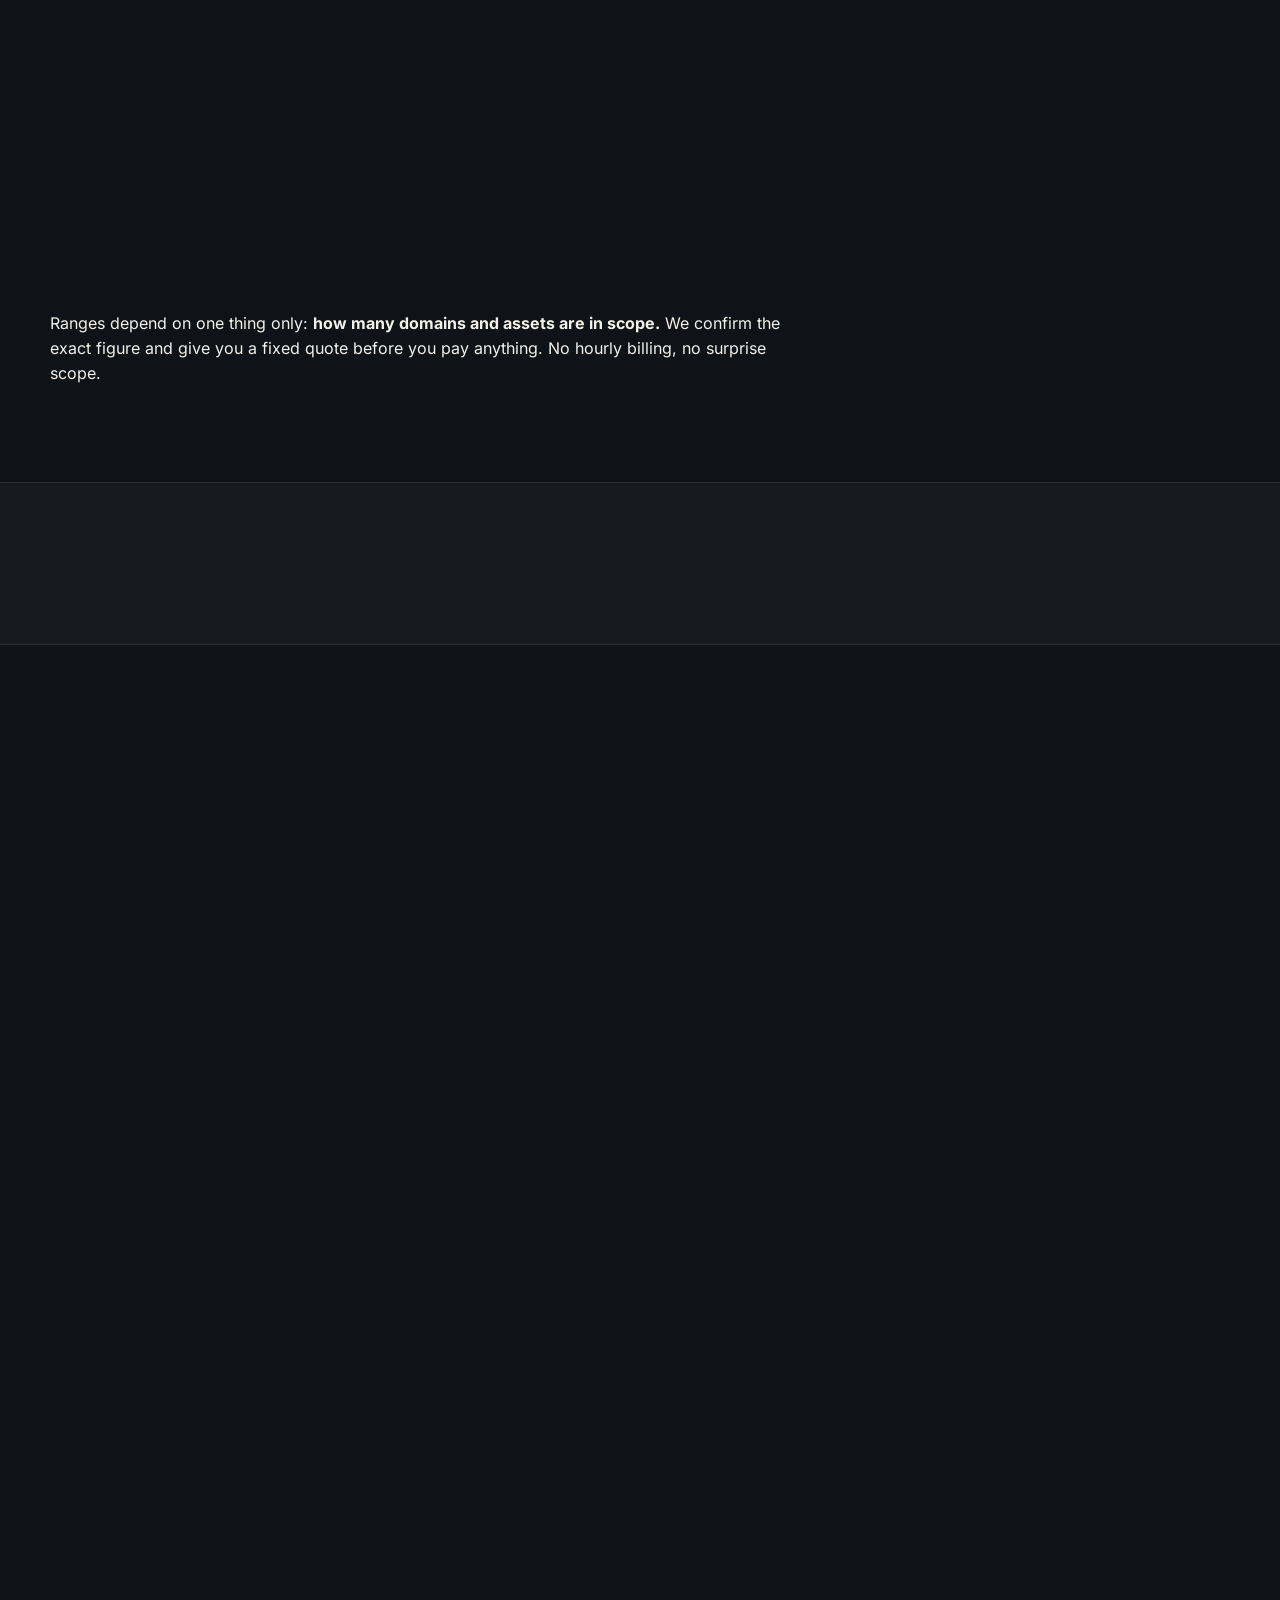
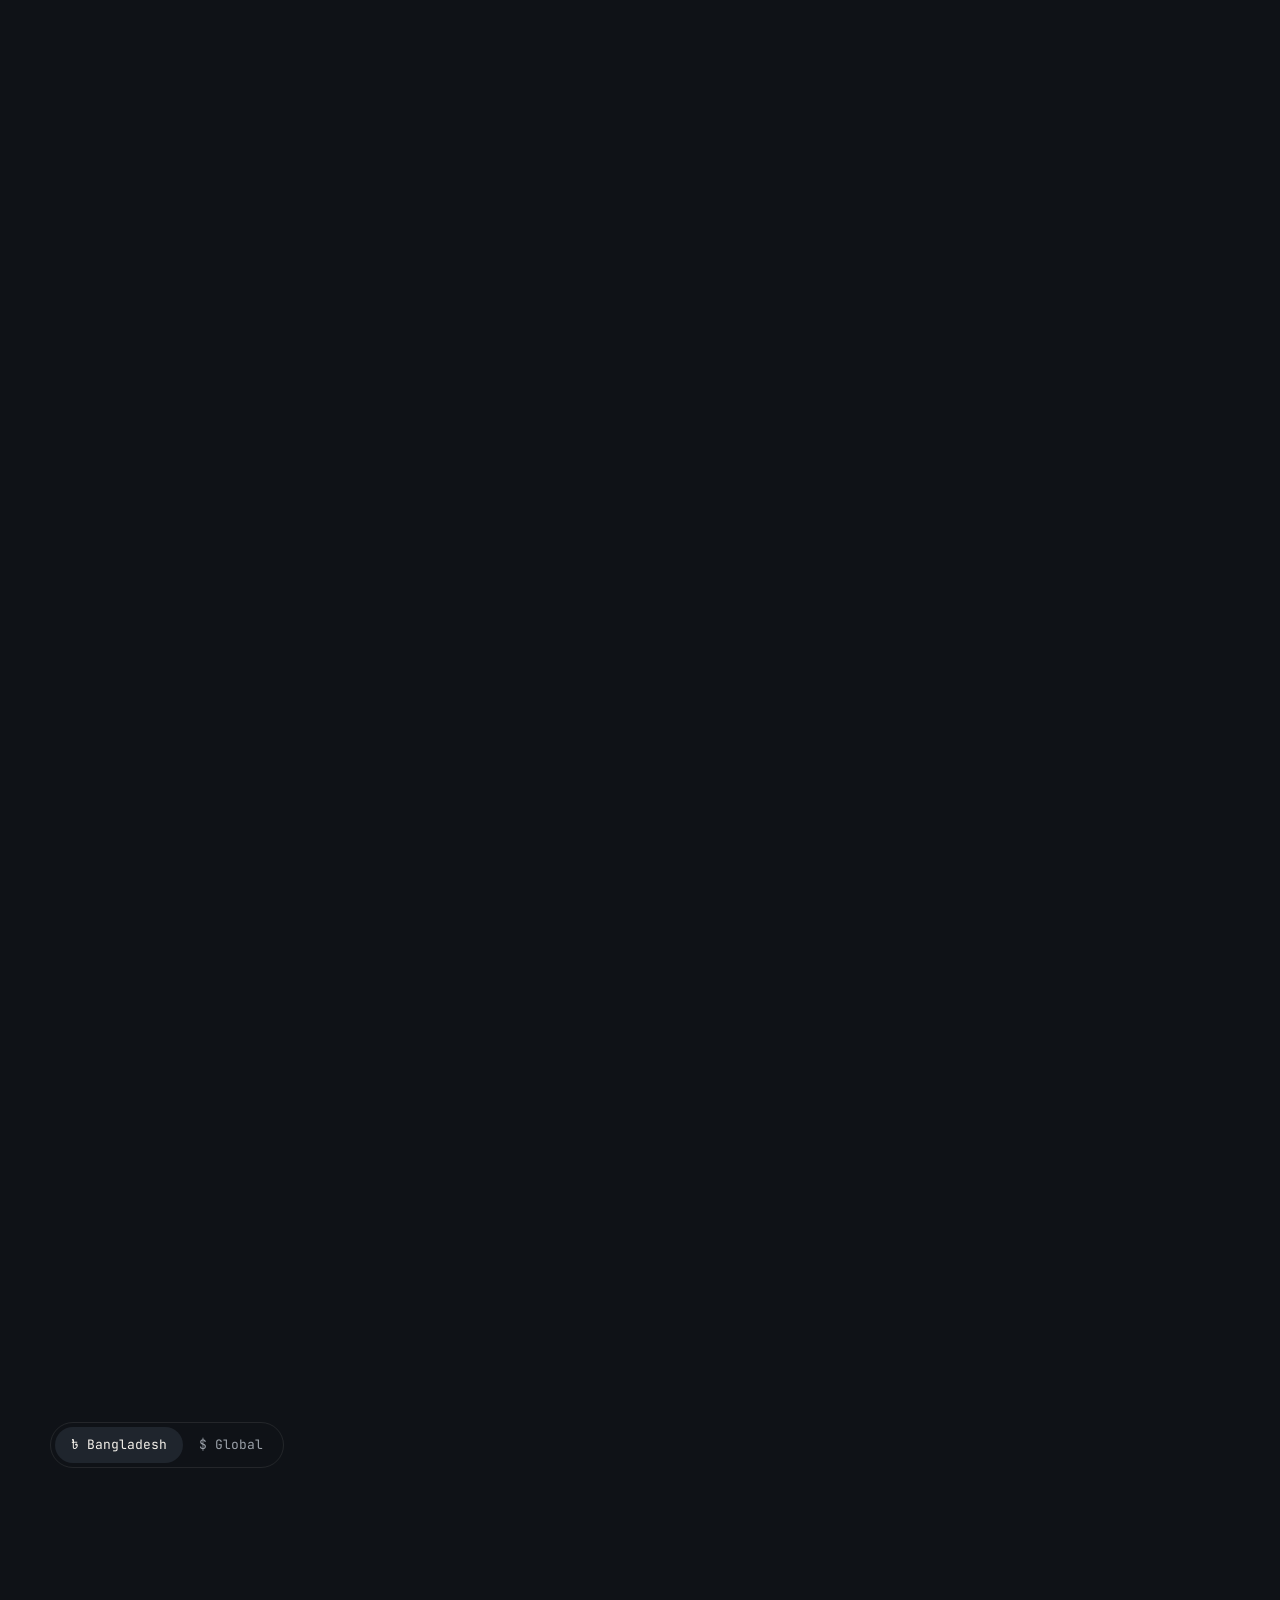
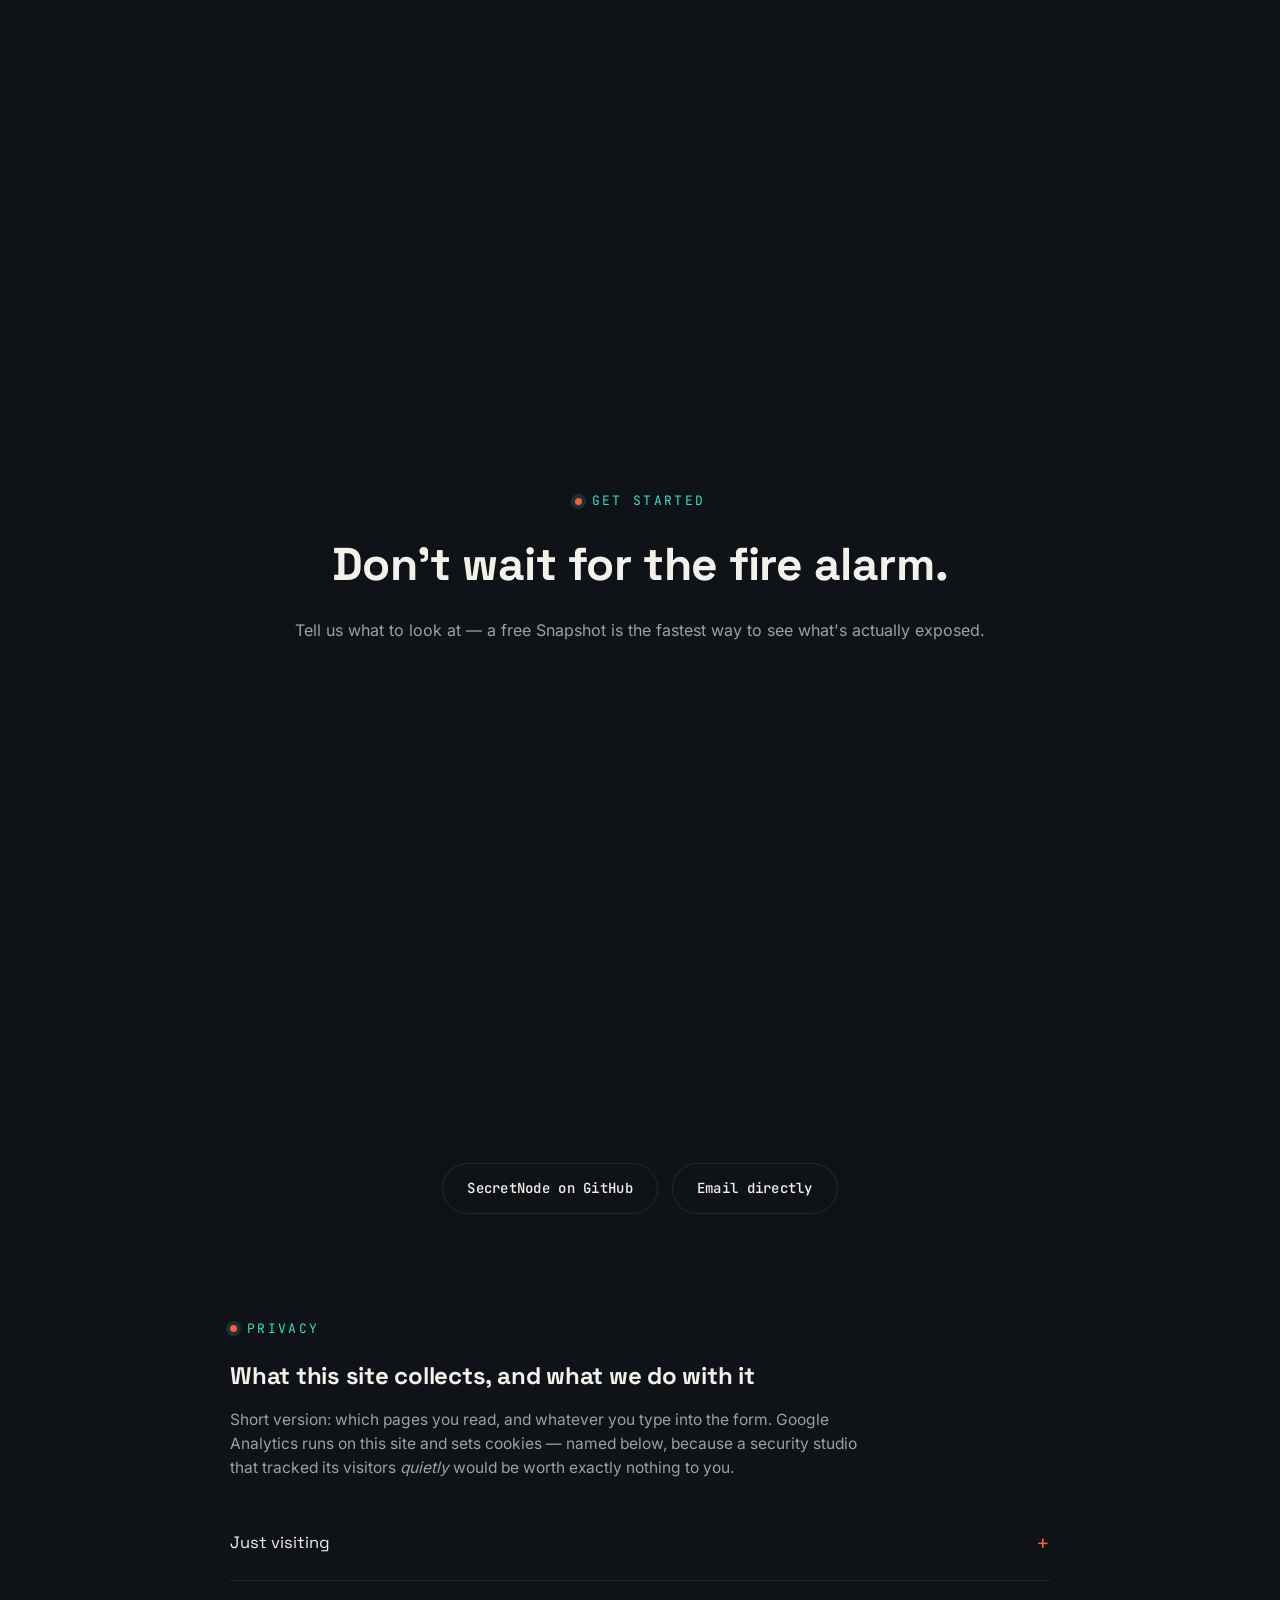
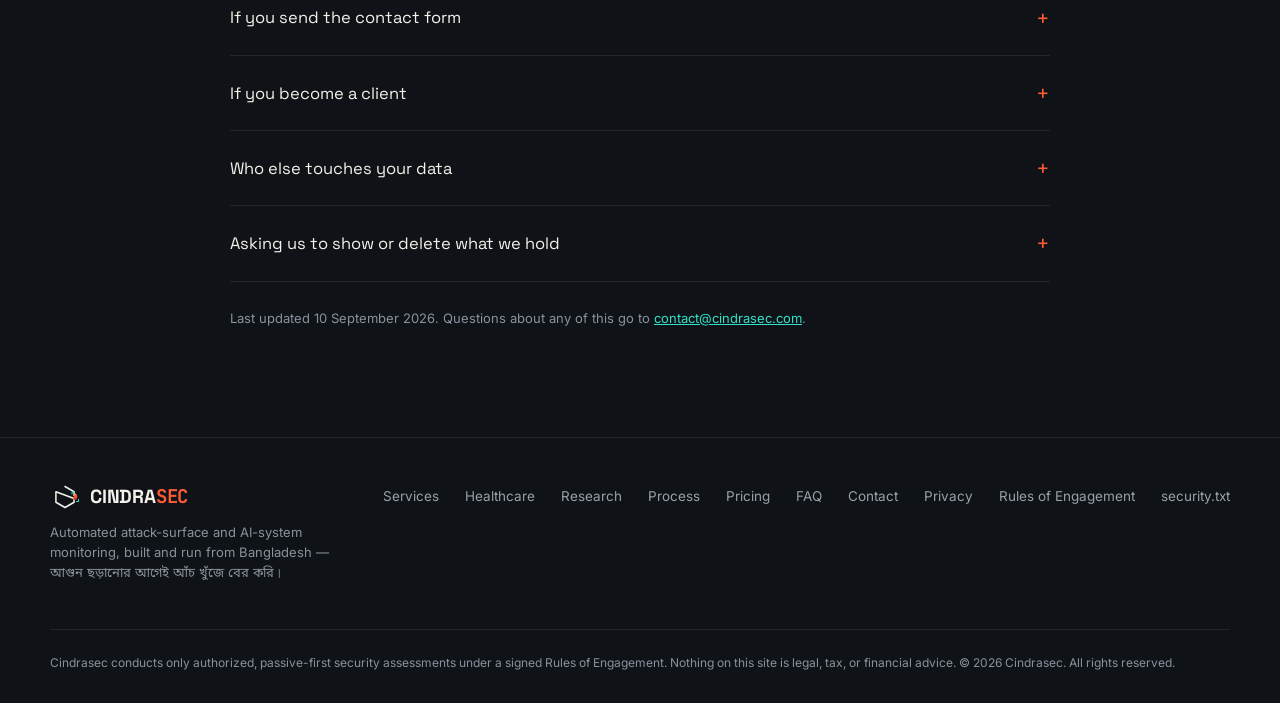
==== commit 5bac9611: "Point the site at G-G55N8ZL68Z, the ID the property asks for The site was tagged G-9B4D7PCBEJ and th" ====
--- a/index.html
+++ b/index.html
@@ -10,7 +10,7 @@
      because script-src is 'self' with no 'unsafe-inline' and there is no server
      here to mint a nonce — an inline block would be refused and the tag would
      collect nothing while appearing installed. -->
-<script async src="https://www.googletagmanager.com/gtag/js?id=G-9B4D7PCBEJ"></script>
+<script async src="https://www.googletagmanager.com/gtag/js?id=G-G55N8ZL68Z"></script>
 <script src="/analytics.js" defer></script>
 <title>Cindrasec — Attack Surface &amp; AI/LLM Security Monitoring</title>
 <meta name="description" content="Automated attack-surface & AI/LLM security monitoring for founders & SMEs — Bangladesh & worldwide. Verification-first, authorized-only. First Snapshot free.">
--- a/styles.css
+++ b/styles.css
@@ -103,7 +103,14 @@
 .brand-word{ font-size:19px; color:var(--cream); }
 .brand-word .accent{ font-family:'JetBrains Mono','Noto Sans Bengali',ui-monospace,'SF Mono',Menlo,Consolas,monospace; font-weight:700; color:var(--ember-2); }
 nav.links{ display:flex; align-items:center; gap:28px; font-size:14.5px; }
-nav.links a{ text-decoration:none; color:var(--muted); transition:color .15s; }
+
+/* WCAG 2.2 AA (2.5.8 Target Size, Minimum) wants a 24x24 CSS-px target. These
+   links are 14.5px/13.5px text with no vertical padding, which lays out at
+   22.5px tall — 1.5px under, measured, not estimated. padding-block adds the
+   height to the hit area without moving anything: the header's own 16px
+   padding still sets its height, and in the mobile drop-down the extra 4px
+   top and bottom is spacing these cramped rows wanted anyway. */
+nav.links a{ text-decoration:none; color:var(--muted); transition:color .15s; padding-block:4px; }
 nav.links a:hover{ color:var(--cream); }
 .nav-right{ display:flex; align-items:center; gap:14px; }
 .lang-toggle{ display:flex; border:1px solid var(--line); border-radius:999px; padding:3px; font-family:'JetBrains Mono','Noto Sans Bengali',ui-monospace,'SF Mono',Menlo,Consolas,monospace; font-size:12px; }
@@ -236,7 +243,11 @@
 .est-verdict{ font-size:14.5px; color:var(--muted); line-height:1.55; }
 .est-verdict strong{ color:var(--cream); }
 .est-cta{ margin-top:auto; }
-.est-reset{ background:none; border:none; color:var(--muted-2); font-family:'JetBrains Mono','Noto Sans Bengali',ui-monospace,'SF Mono',Menlo,Consolas,monospace; font-size:12px; text-decoration:underline; cursor:pointer; padding:0; align-self:flex-start; }
+/* 12px text with padding:0 laid out at 16px tall — well under the 24px WCAG
+   2.2 AA minimum, and it is a real control, not a link inside a sentence, so
+   no exception applies. The negative margin cancels the padding in layout, so
+   the hit area grows to 24px and nothing on the card moves. */
+.est-reset{ background:none; border:none; color:var(--muted-2); font-family:'JetBrains Mono','Noto Sans Bengali',ui-monospace,'SF Mono',Menlo,Consolas,monospace; font-size:12px; text-decoration:underline; cursor:pointer; padding:4px 0; margin-block:-4px; align-self:flex-start; }
 
 /* ---------- PROOF ---------- */
 .proof-grid{ display:grid; grid-template-columns:repeat(3,1fr); gap:20px; }
@@ -319,7 +330,7 @@
 .footer-inner{ max-width:var(--maxw); margin:0 auto; display:flex; justify-content:space-between; align-items:flex-start; gap:24px; flex-wrap:wrap; }
 .footer-tag{ color:var(--muted-2); font-size:13px; max-width:36ch; margin-top:10px; }
 .footer-links{ display:flex; gap:26px; flex-wrap:wrap; font-size:13.5px; }
-.footer-links a{ text-decoration:none; color:var(--muted); }
+.footer-links a{ text-decoration:none; color:var(--muted); padding-block:4px; }
 .footer-links a:hover{ color:var(--cream); }
 .footer-legal{ max-width:var(--maxw); margin:34px auto 0; padding-top:24px; border-top:1px solid var(--line); font-size:12px; color:var(--muted-2); }
 
@@ -507,7 +518,7 @@
 .research-brand span{ color:var(--ember-2); }
 .research-nav{ display:flex; gap:20px; flex-wrap:wrap; }
 .research-nav a{
-  color:var(--muted-2); text-decoration:none; font-size:.9rem;
+  color:var(--muted-2); text-decoration:none; font-size:.9rem; padding-block:4px;
 }
 .research-nav a:hover,
 .research-nav a[aria-current="page"]{ color:var(--cyan); }
@@ -551,12 +562,34 @@
 .prose code{
   font-family:'JetBrains Mono',ui-monospace,monospace; font-size:.86em;
   background:var(--ink-3); padding:.14em .42em; border-radius:6px; color:var(--ember-1);
+  /* Inline code is routinely a file path or an identifier with no spaces —
+     `~/.local/share/garak/garak_runs/*.report.jsonl` and the like. CSS finds no
+     break opportunity in those, so the element grew past the article and, with
+     `body{overflow-x:hidden}` below, the tail was CLIPPED rather than scrolled:
+     unreadable and unreachable at 390px and under.
+
+     `anywhere` rather than `break-word` on purpose. Both break a long word that
+     would overflow, but only `anywhere` also shrinks the element's min-content
+     width — and it was that min-content width forcing the ancestors wide, so
+     `break-word` would have left the container overflowing exactly as before. */
+  overflow-wrap:anywhere;
 }
 .prose pre{
   background:var(--ink-2); border:1px solid var(--line); border-radius:var(--radius);
   padding:16px 18px; margin:0; overflow-x:auto;
 }
-.prose pre code{ background:none; padding:0; color:var(--cream); font-size:.85rem; line-height:1.6; }
+/* Undo the inline-code wrapping inside fenced blocks. Those already sit in a
+   .prose-scroll container and are meant to scroll horizontally with their
+   indentation intact — wrapping a command mid-token would misrepresent it. */
+.prose pre code{ background:none; padding:0; color:var(--cream); font-size:.85rem; line-height:1.6; overflow-wrap:normal; }
+
+/* WCAG 2.2 AA (2.5.8). A contents entry whose whole content is a link is a
+   navigation target, not prose, so the "inline in a sentence" exception does
+   not cover it — these lay out at 20px. Padding an INLINE element expands the
+   hit area without growing the line box, so the 24px target is reached and the
+   text does not move; the surrounding line-height (~27px) leaves the enlarged
+   areas of adjacent lines from touching. */
+.prose li a, .prose blockquote a{ padding-block:2px; }
 
 /* Wide content scrolls inside its own container so the page body never does. */
 .prose-scroll{ overflow-x:auto; margin:0 0 20px; -webkit-overflow-scrolling:touch; }
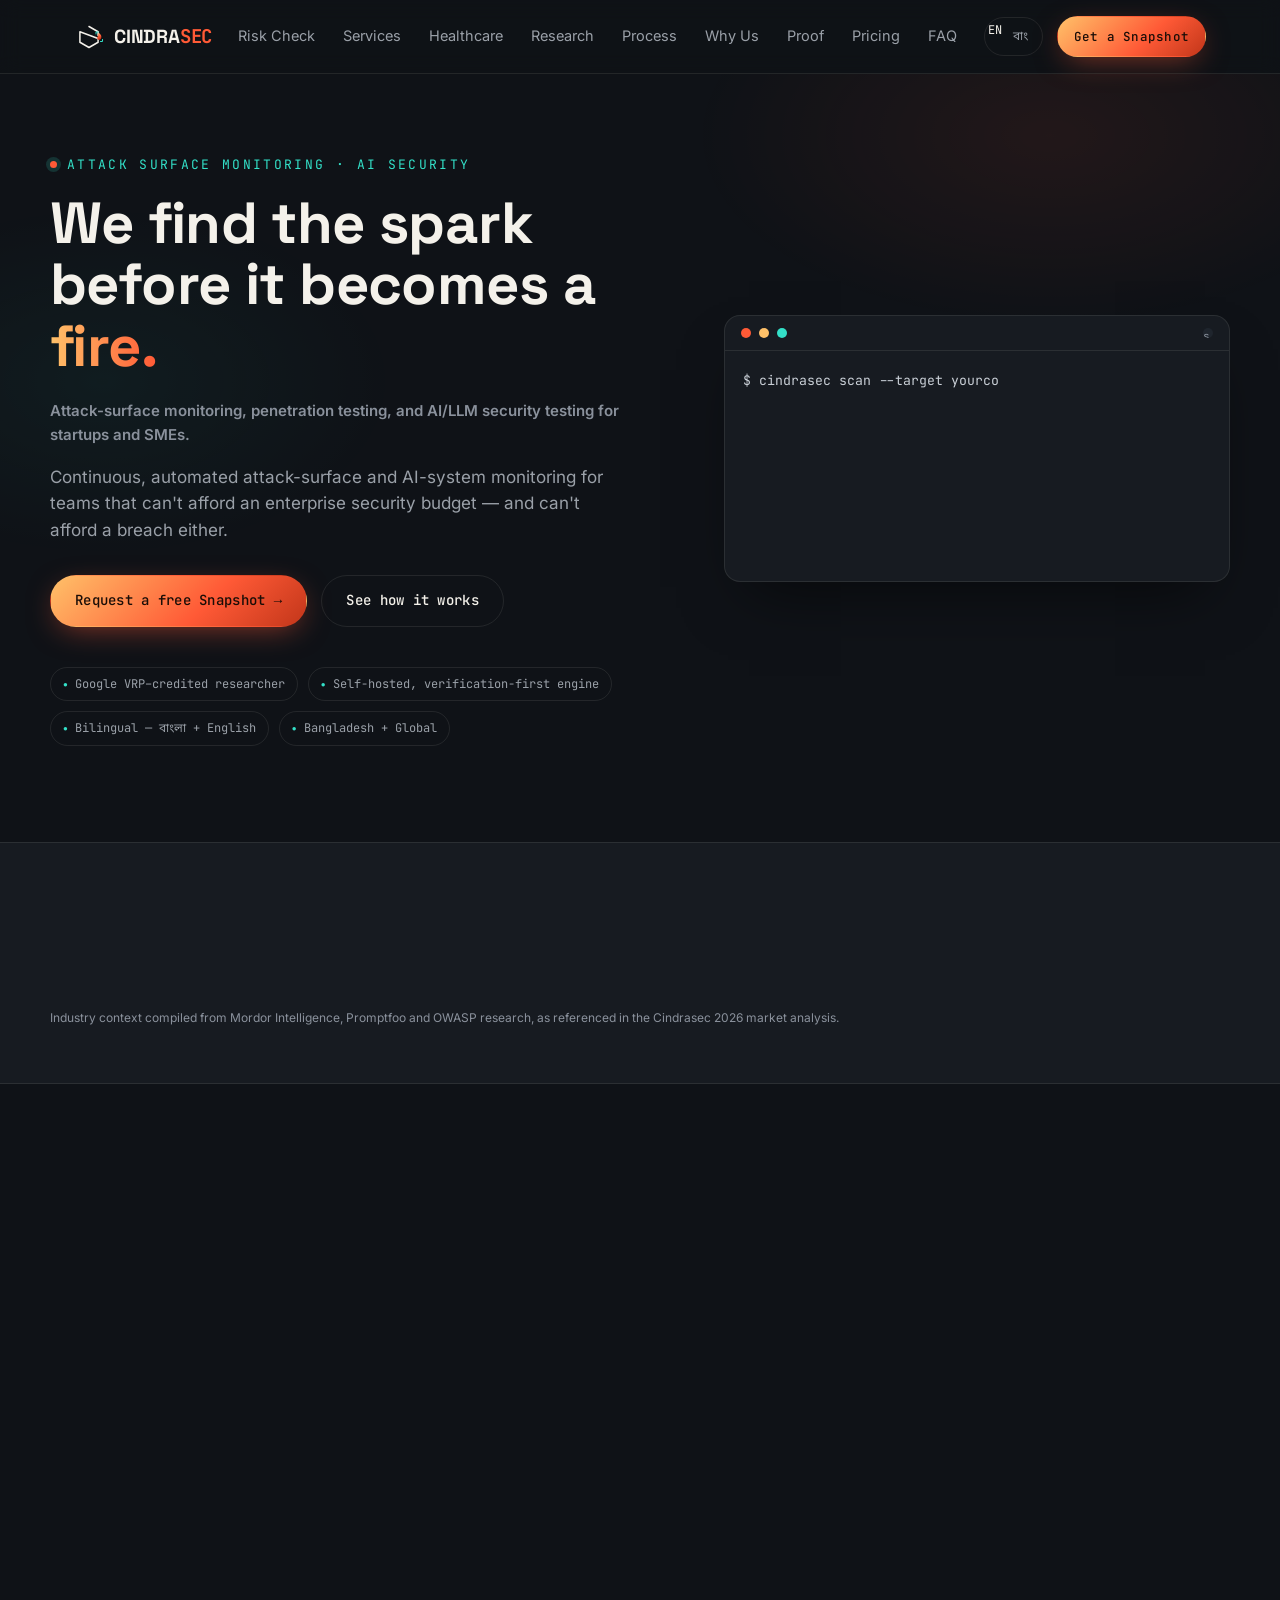
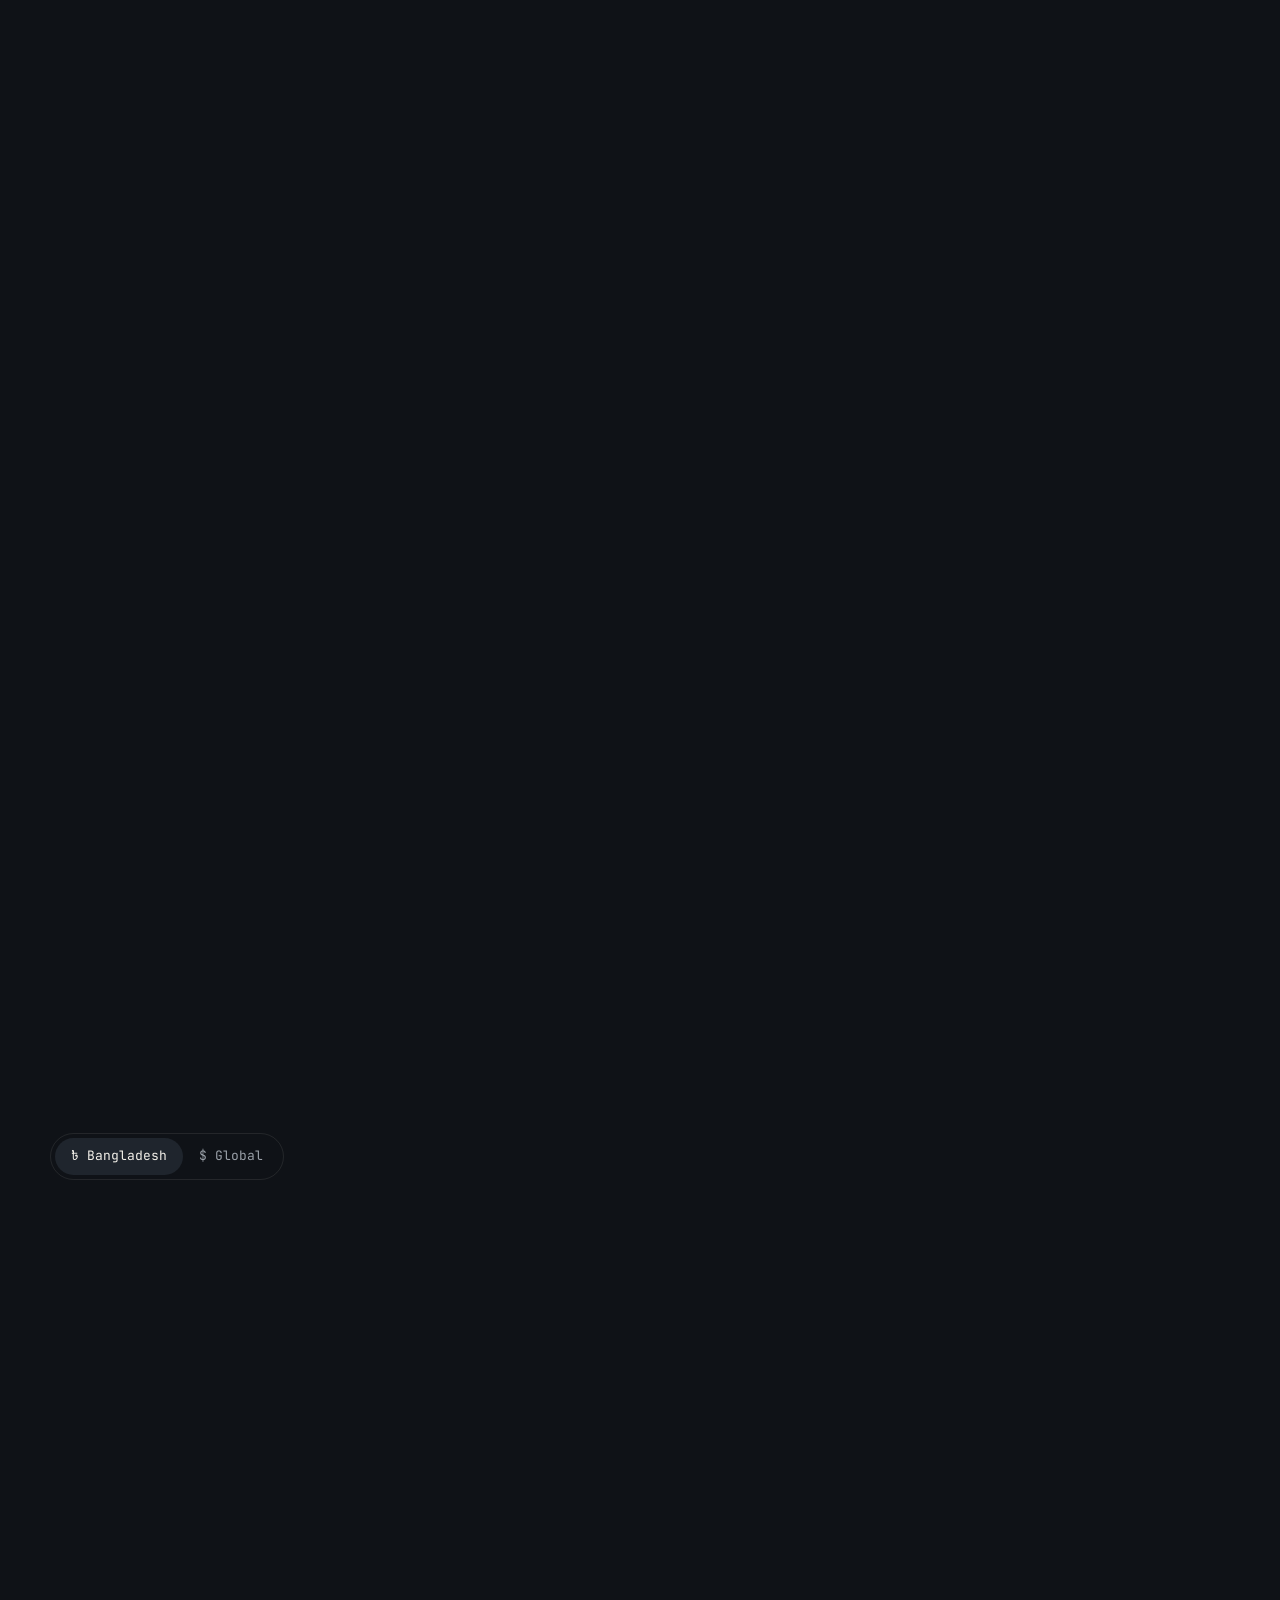
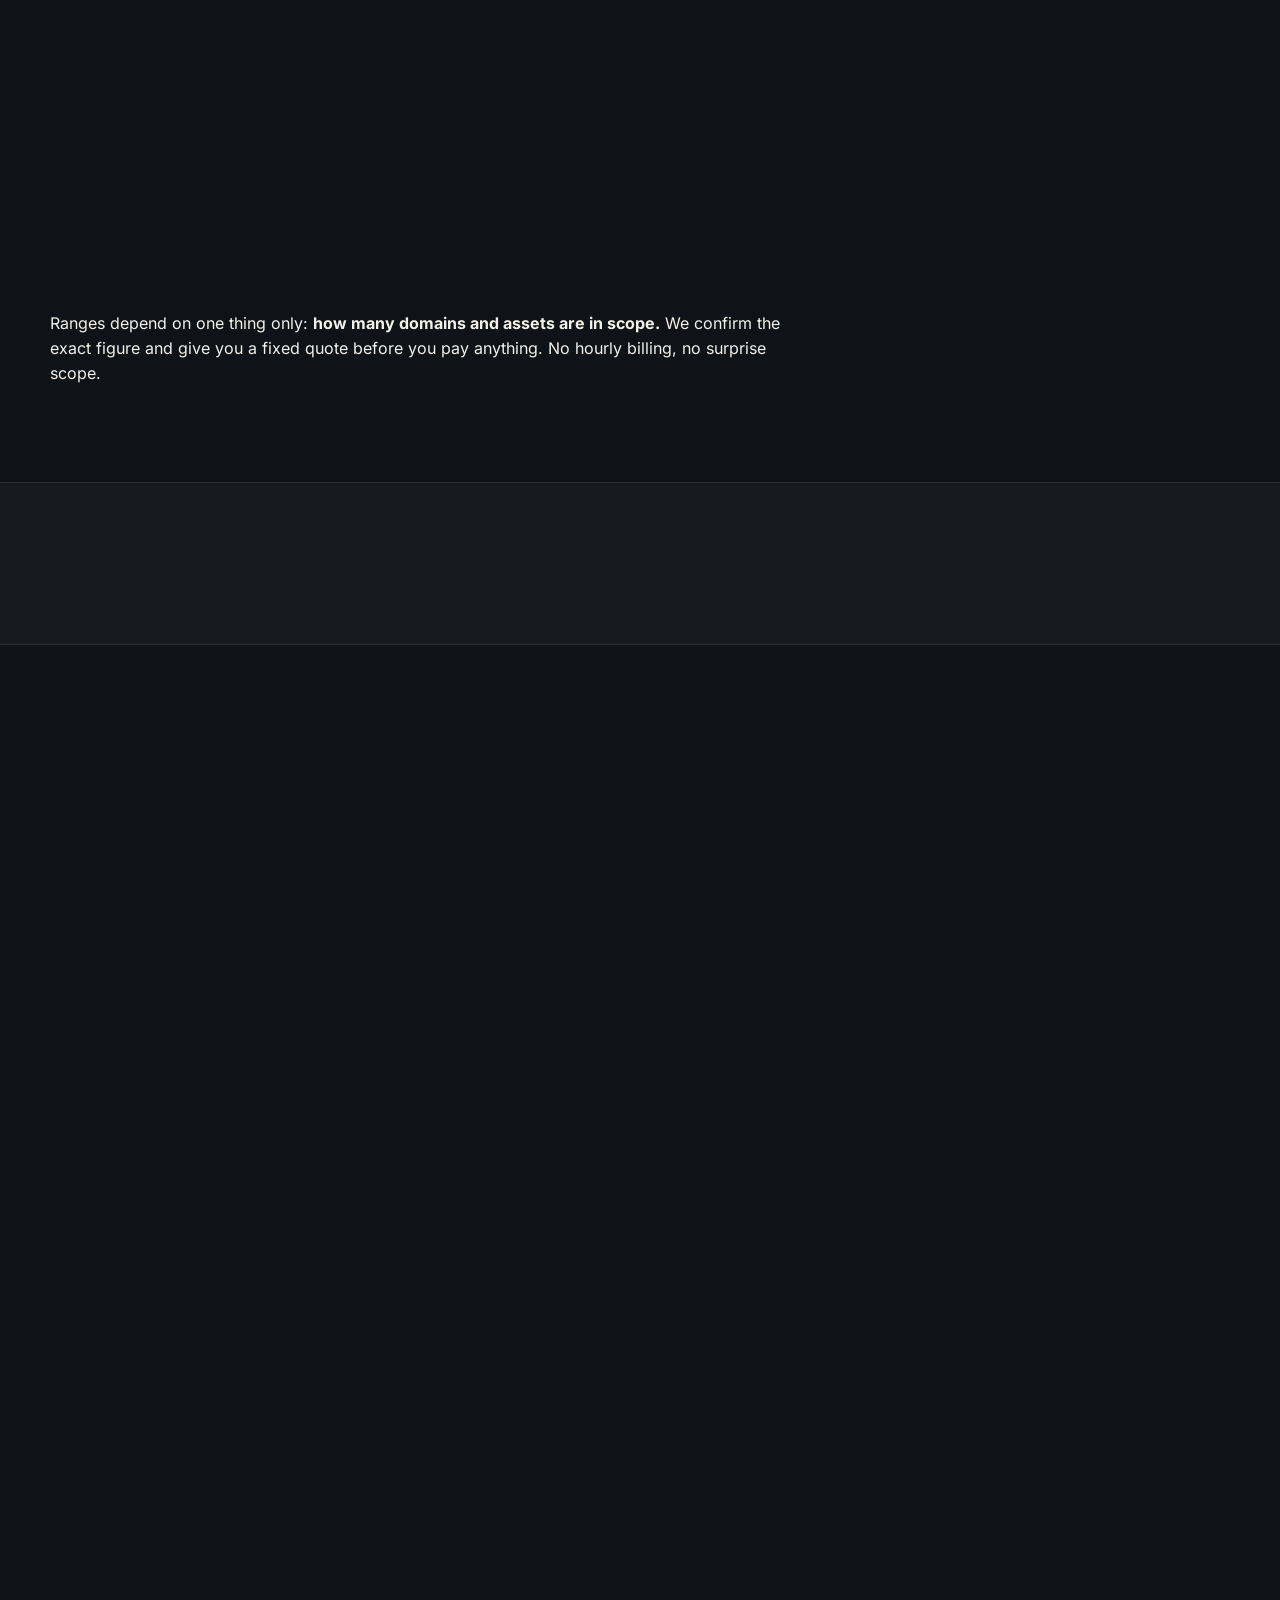
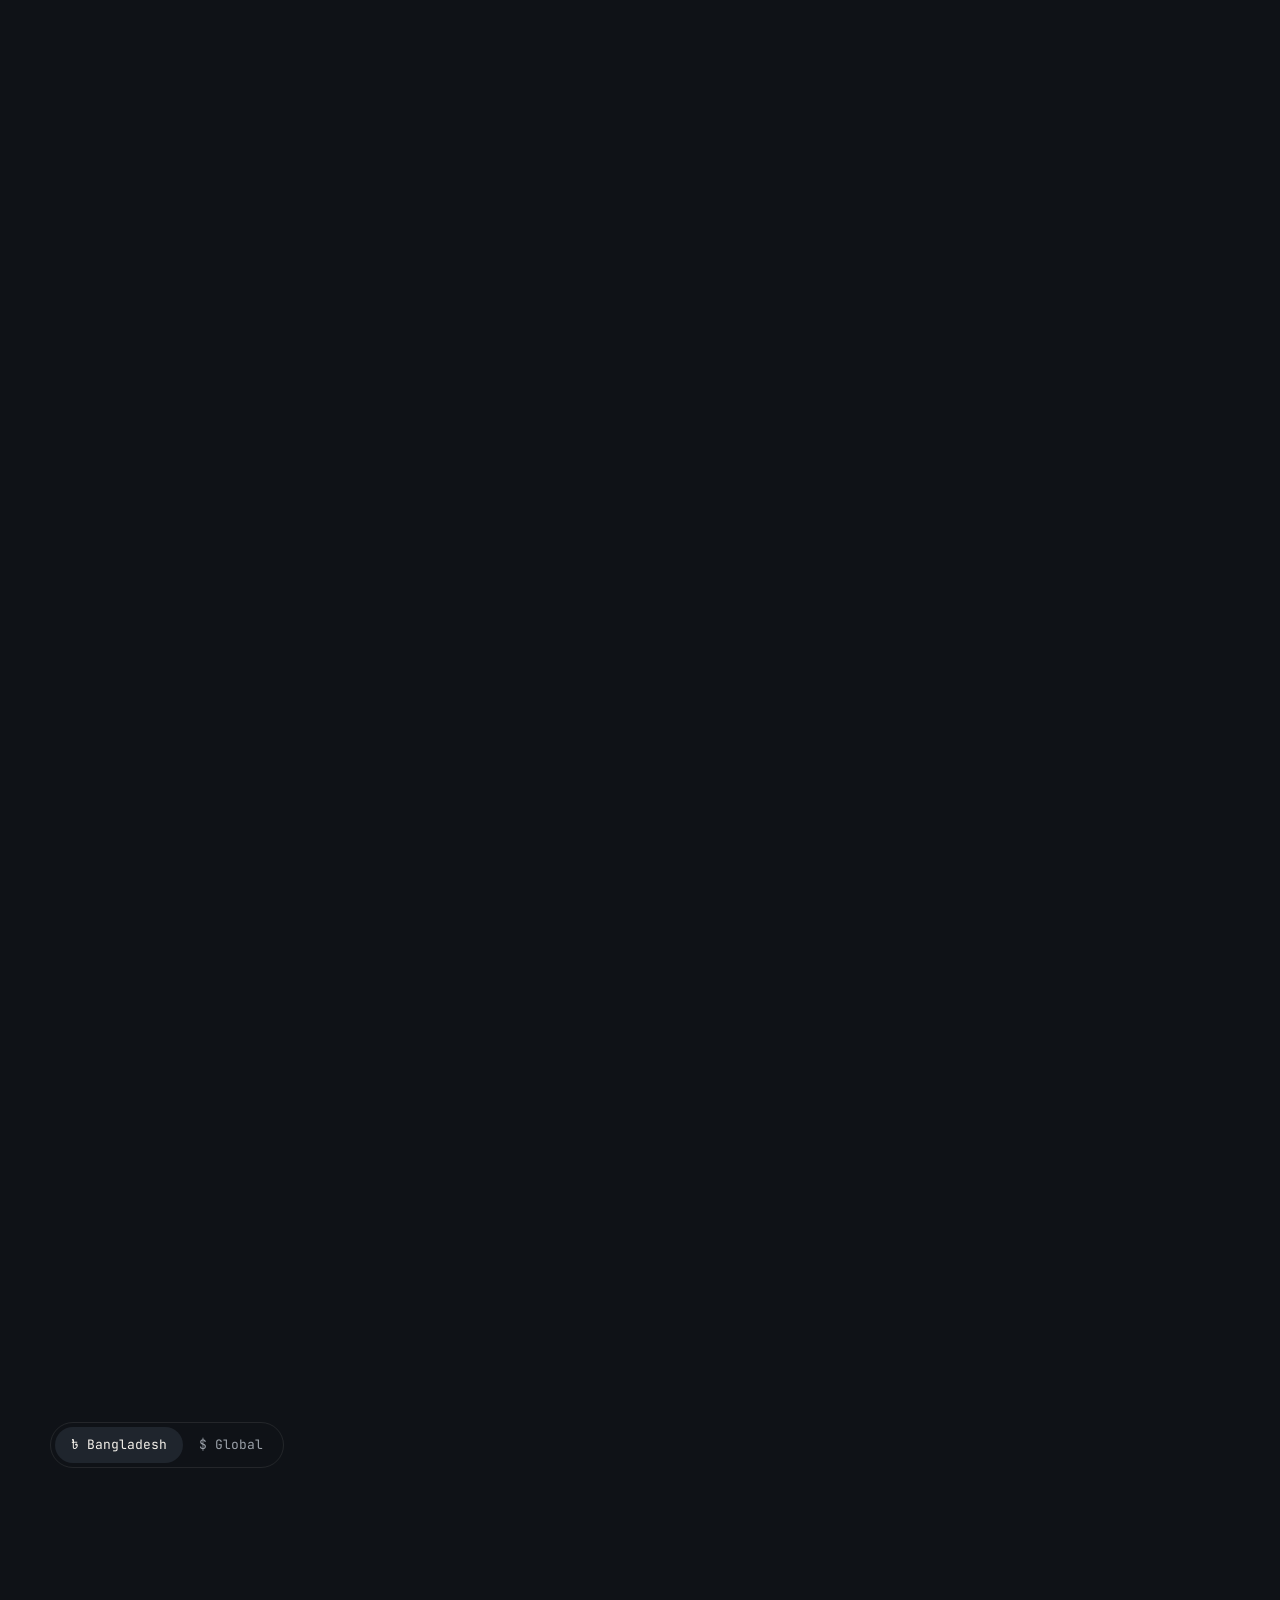
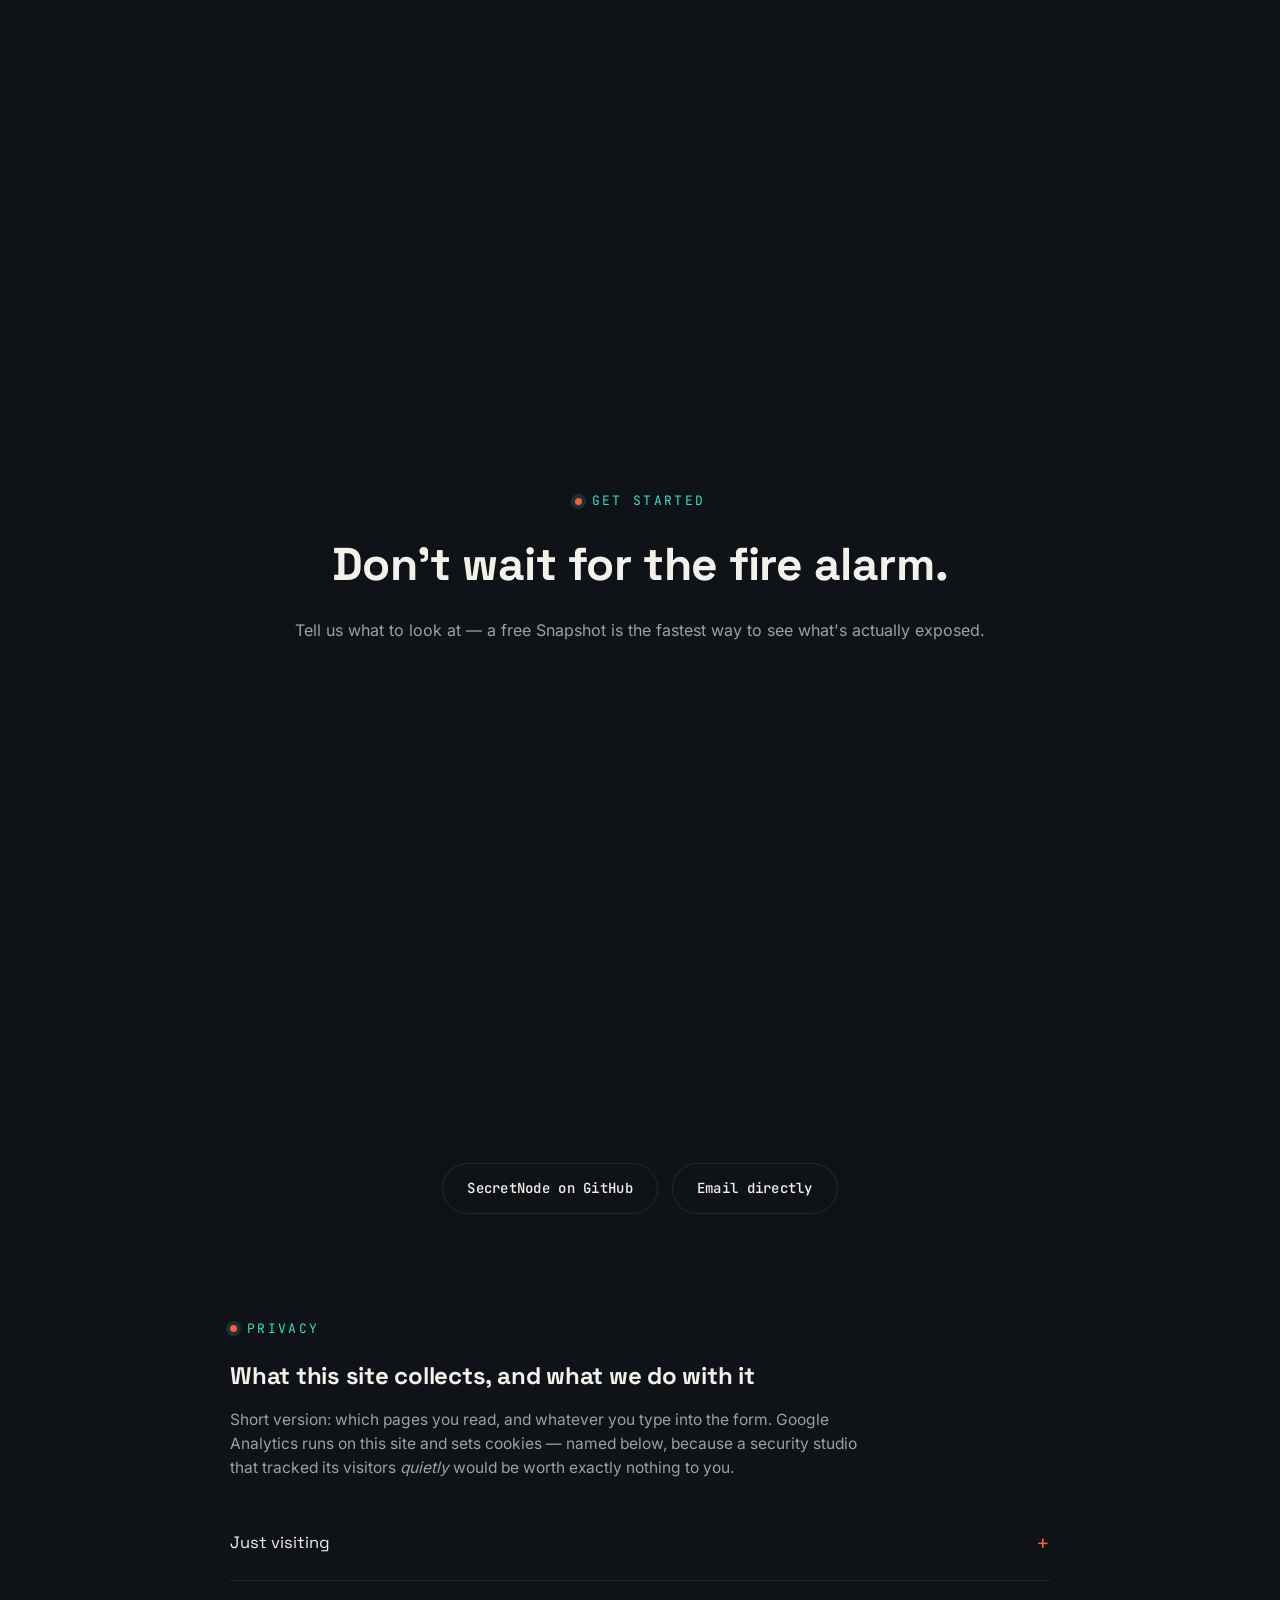
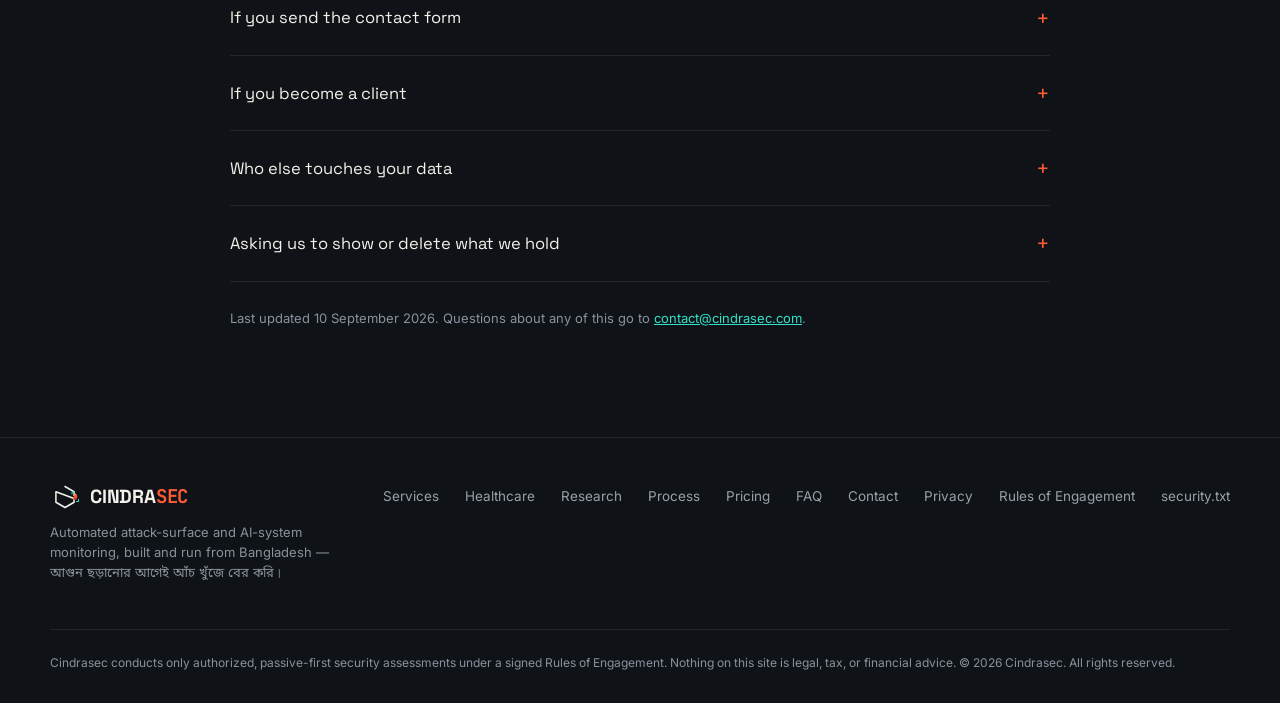
==== commit 3799d9bc: "Publish "The bug Google fixed in 9 days — and paid me $0 for" Third research post, and the first tha" ====
--- a/index.html
+++ b/index.html
@@ -553,7 +553,7 @@
           <div class="tag">Included for calibration, not just wins</div>
         </div>
       </div>
-      <p class="proof-note reveal">The three above stay redacted until their disclosure timelines clear. Two other findings are published in full — <a href="/research/2026-05-exposed-iam-frontend-google-vrp/">the authentication bypass reported to Google VRP</a>, including why it resolved to credit rather than cash, and <a href="/research/2026-07-prompt-injection-content-dependent/">a measured 4.6× gap in prompt-injection resistance</a> with full reproduction steps — also on <a href="https://github.com/azmolhaque/security-writeups" target="_blank" rel="noopener">GitHub, translated into 9 languages</a>. See also a <a href="/sample-finding.pdf" target="_blank" rel="noopener">sample client-facing report format (PDF)</a>.</p>
+      <p class="proof-note reveal">The three above stay redacted until their disclosure timelines clear. Two other findings are published in full — <a href="/research/2026-05-exposed-iam-frontend-google-vrp/">the authentication bypass reported to Google VRP</a>, including <a href="/research/2026-09-15-the-9-day-fix-that-paid-nothing/">why it resolved to credit rather than cash</a>, and <a href="/research/2026-07-prompt-injection-content-dependent/">a measured 4.6× gap in prompt-injection resistance</a> with full reproduction steps — also on <a href="https://github.com/azmolhaque/security-writeups" target="_blank" rel="noopener">GitHub, translated into 9 languages</a>. See also a <a href="/sample-finding.pdf" target="_blank" rel="noopener">sample client-facing report format (PDF)</a>.</p>
     </div>
   </section>
 
